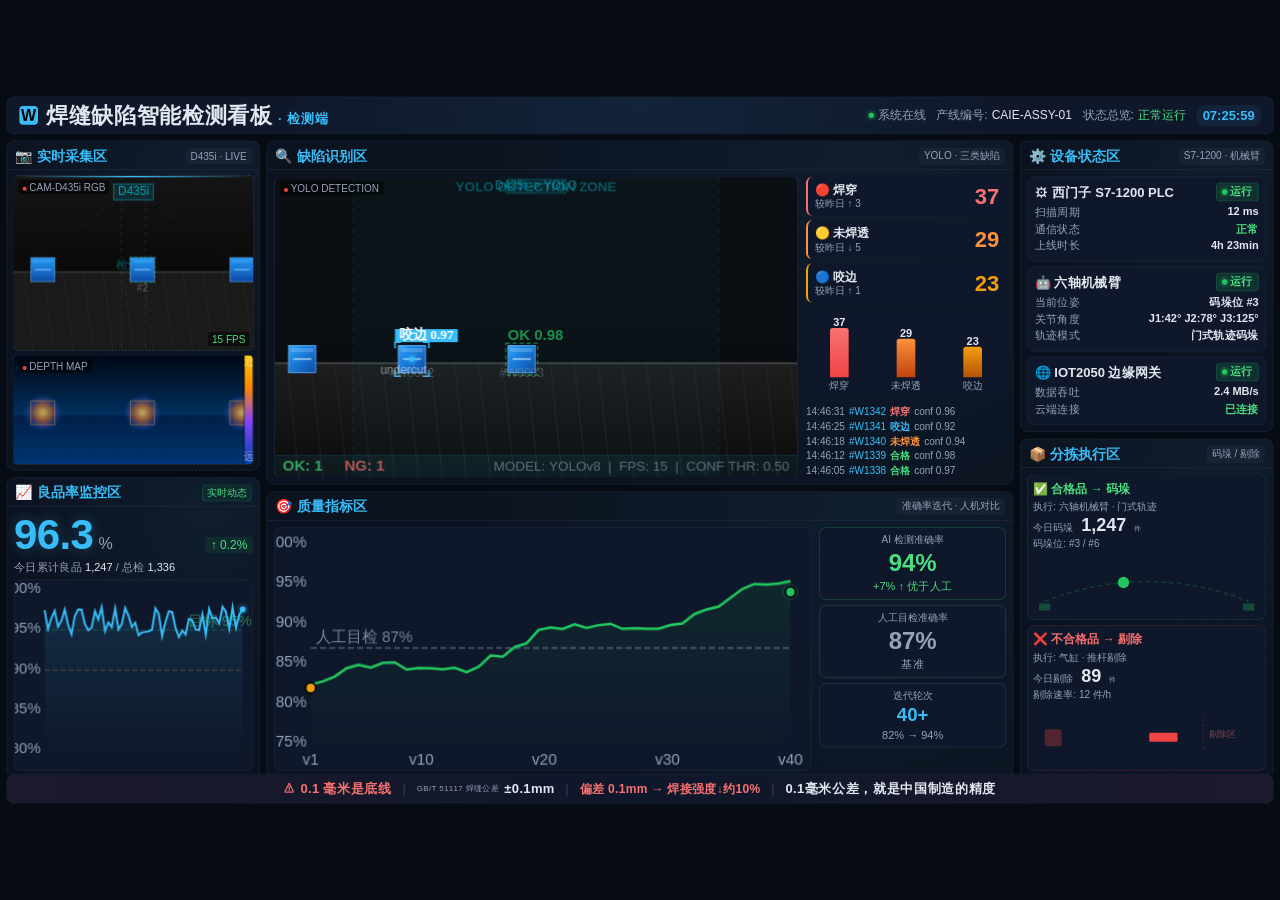
==== weld-dashboard/index.html @ bb75eb7f "mode" ====
<!DOCTYPE html>
<html lang="zh-CN">
<head>
  <meta charset="UTF-8">
  <meta name="viewport" content="width=device-width, initial-scale=1.0">
  <title>焊缝缺陷智能检测端数字化看板</title>

  <!-- ====== 唯一 CSS 入口 ====== -->
  <link rel="stylesheet" href="./css/weld-dashboard.css">
</head>
<body>

<div class="dashboard" id="dashboard">
  <!-- ====== 顶部标题栏 ====== -->
  <div class="header">
    <div class="header-left">
      <div class="header-logo">W</div>
      <div class="header-title">焊缝缺陷智能检测看板<span class="sub">· 检测端</span></div>
    </div>
    <div class="header-right">
      <div class="item"><span class="dot"></span> 系统在线</div>
      <div class="item">产线编号: <span style="color:var(--text)">CAIE-ASSY-01</span></div>
      <div class="item">状态总览: <span style="color:var(--green2)">正常运行</span></div>
      <div class="clock" id="clock">14:46:37</div>
    </div>
  </div>

  <!-- ====== 主体三栏 ====== -->
  <div class="main">

    <!-- ===== 左栏 ===== -->
    <div class="col-left">
      <!-- ① 实时采集区 -->
      <div class="panel" style="flex:1.1">
        <div class="panel-title">
          <span><span class="icon">📷</span>实时采集区</span>
          <span class="tag">D435i · LIVE</span>
        </div>
        <div class="panel-body" style="padding:8px">
          <div class="cam-container">
            <div class="cam-view cam-rgb">
              <canvas class="weld-rgb-canvas" id="rgbCanvas"></canvas>
              <div class="cam-label"><span class="live-dot"></span>CAM-D435i RGB</div>
              <div class="cam-fps" id="fpsLabel">15 FPS</div>
              <div class="cam-scanline"></div>
            </div>
            <div class="cam-view cam-depth">
              <canvas class="weld-depth-canvas" id="depthCanvas"></canvas>
              <div class="cam-label"><span class="live-dot"></span>DEPTH MAP</div>
            </div>
          </div>
        </div>
      </div>

      <!-- ⑥ 良品率监控区 -->
      <div class="panel" style="flex:1">
        <div class="panel-title">
          <span><span class="icon">📈</span>良品率监控区</span>
          <span class="tag" style="color:var(--green2);border-color:rgba(34,197,94,0.3);background:rgba(34,197,94,0.08)">实时动态</span>
        </div>
        <div class="panel-body">
          <div class="yield-container">
            <div class="yield-top">
              <div class="yield-value" id="yieldValue">96.3</div>
              <div class="yield-unit">%</div>
              <div class="yield-delta" id="yieldDelta">↑ 0.2%</div>
            </div>
            <div class="yield-stats">今日累计良品 <span style="color:var(--text)" id="okCount">1,247</span> / 总检 <span style="color:var(--text)" id="totalCount">1,336</span></div>
            <div class="yield-chart">
              <canvas class="weld-rgb-canvas" id="yieldCanvas"></canvas>
            </div>
          </div>
        </div>
      </div>
    </div>

    <!-- ===== 中栏 ===== -->
    <div class="col-center">
      <!-- ② 缺陷识别区 -->
      <div class="panel" style="flex:1.2">
        <div class="panel-title">
          <span><span class="icon">🔍</span>缺陷识别区</span>
          <span class="tag">YOLO · 三类缺陷</span>
        </div>
        <div class="panel-body">
          <div class="defect-body">
            <!-- 检测画面 -->
            <div class="defect-detect-view">
              <canvas class="defect-detect-canvas" id="detectCanvas"></canvas>
              <div class="cam-label"><span class="live-dot"></span>YOLO DETECTION</div>
            </div>
            <!-- 右侧计数 -->
            <div class="defect-log">
              <div class="defect-cards">
                <div class="defect-card burn">
                  <div>
                    <div class="name">🔴 焊穿</div>
                    <div class="trend">较昨日 ↑ 3</div>
                  </div>
                  <div class="count" id="cntBurn">37</div>
                </div>
                <div class="defect-card lack">
                  <div>
                    <div class="name">🟡 未焊透</div>
                    <div class="trend">较昨日 ↓ 5</div>
                  </div>
                  <div class="count" id="cntLack">29</div>
                </div>
                <div class="defect-card bite">
                  <div>
                    <div class="name">🔵 咬边</div>
                    <div class="trend">较昨日 ↑ 1</div>
                  </div>
                  <div class="count" id="cntBite">23</div>
                </div>
              </div>
              <div class="defect-chart">
                <div class="bar-group">
                  <div class="bar burn" id="barBurn" style="height:0">
                    <span class="bar-num">37</span>
                  </div>
                  <div class="bar-label">焊穿</div>
                </div>
                <div class="bar-group">
                  <div class="bar lack" id="barLack" style="height:0">
                    <span class="bar-num">29</span>
                  </div>
                  <div class="bar-label">未焊透</div>
                </div>
                <div class="bar-group">
                  <div class="bar bite" id="barBite" style="height:0">
                    <span class="bar-num">23</span>
                  </div>
                  <div class="bar-label">咬边</div>
                </div>
              </div>
              <div class="defect-log-list" id="defectLog">
                <div class="defect-log-item"><span class="ts">14:46:31</span><span class="id">#W1342</span><span class="type" style="color:var(--red2)">焊穿</span><span>conf 0.96</span></div>
                <div class="defect-log-item"><span class="ts">14:46:25</span><span class="id">#W1341</span><span class="type" style="color:var(--accent)">咬边</span><span>conf 0.92</span></div>
                <div class="defect-log-item"><span class="ts">14:46:18</span><span class="id">#W1340</span><span class="type" style="color:var(--orange)">未焊透</span><span>conf 0.94</span></div>
                <div class="defect-log-item"><span class="ts">14:46:12</span><span class="id">#W1339</span><span class="type" style="color:var(--green2)">合格</span><span>conf 0.98</span></div>
                <div class="defect-log-item"><span class="ts">14:46:05</span><span class="id">#W1338</span><span class="type" style="color:var(--green2)">合格</span><span>conf 0.97</span></div>
              </div>
            </div>
          </div>
        </div>
      </div>

      <!-- ③ 质量指标区 -->
      <div class="panel" style="flex:1">
        <div class="panel-title">
          <span><span class="icon">🎯</span>质量指标区</span>
          <span class="tag">准确率迭代 · 人机对比</span>
        </div>
        <div class="panel-body">
          <div class="quality-body">
            <div class="quality-chart-wrap">
              <canvas class="accuracy-chart" id="accCanvas"></canvas>
            </div>
            <div class="quality-compare">
              <div class="compare-card ai">
                <div class="compare-label">AI 检测准确率</div>
                <div class="compare-value">94%</div>
                <div class="compare-sub">+7% ↑ 优于人工</div>
              </div>
              <div class="compare-card human">
                <div class="compare-label">人工目检准确率</div>
                <div class="compare-value">87%</div>
                <div class="compare-sub">基准</div>
              </div>
              <div class="compare-card" style="border-color:rgba(56,189,248,0.2)">
                <div class="compare-label">迭代轮次</div>
                <div class="compare-value" style="color:var(--accent);font-size:28px">40+</div>
                <div class="compare-sub" style="color:var(--muted)">82% → 94%</div>
              </div>
            </div>
          </div>
        </div>
      </div>
    </div>

    <!-- ===== 右栏 ===== -->
    <div class="col-right">
      <!-- ④ 设备状态区 -->
      <div class="panel">
        <div class="panel-title">
          <span><span class="icon">⚙️</span>设备状态区</span>
          <span class="tag">S7-1200 · 机械臂</span>
        </div>
        <div class="panel-body" style="padding:10px">
          <div class="equip-body">
            <!-- PLC -->
            <div class="equip-card">
              <div class="equip-head">
                <div class="equip-name"><span class="gear-spin">⚙</span> 西门子 S7-1200 PLC</div>
                <div class="status-badge run"><div class="status-light run"></div>运行</div>
              </div>
              <div class="equip-row"><span>扫描周期</span><span class="val">12 ms</span></div>
              <div class="equip-row"><span>通信状态</span><span class="val" style="color:var(--green2)">正常</span></div>
              <div class="equip-row"><span>上线时长</span><span class="val" id="plcUptime">4h 23min</span></div>
            </div>
            <!-- 机械臂 -->
            <div class="equip-card">
              <div class="equip-head">
                <div class="equip-name"><span class="gear-spin">🤖</span> 六轴机械臂</div>
                <div class="status-badge run"><div class="status-light run"></div>运行</div>
              </div>
              <div class="equip-row"><span>当前位姿</span><span class="val">码垛位 #3</span></div>
              <div class="equip-row"><span>关节角度</span><span class="val" id="jointAngles">J1:42° J2:78° J3:125°</span></div>
              <div class="equip-row"><span>轨迹模式</span><span class="val">门式轨迹码垛</span></div>
            </div>
            <!-- IOT2050 -->
            <div class="equip-card">
              <div class="equip-head">
                <div class="equip-name"><span class="gear-spin">🌐</span> IOT2050 边缘网关</div>
                <div class="status-badge run"><div class="status-light run"></div>运行</div>
              </div>
              <div class="equip-row"><span>数据吞吐</span><span class="val">2.4 MB/s</span></div>
              <div class="equip-row"><span>云端连接</span><span class="val" style="color:var(--green2)">已连接</span></div>
            </div>
          </div>
        </div>
      </div>

      <!-- ⑤ 分拣执行区 -->
      <div class="panel" style="flex:1">
        <div class="panel-title">
          <span><span class="icon">📦</span>分拣执行区</span>
          <span class="tag">码垛 / 剔除</span>
        </div>
        <div class="panel-body" style="padding:10px">
          <div class="sort-body">
            <!-- 合格品 -->
            <div class="sort-card ok">
              <div class="sort-card-head">✅ 合格品 → 码垛</div>
              <div class="sort-info">
                <div>执行: 六轴机械臂 · 门式轨迹</div>
                <div style="display:flex;gap:12px;align-items:baseline">
                  <span>今日码垛</span>
                  <span class="num" id="sortOkCount">1,247</span>
                  <span style="font-size:11px;color:var(--muted)">件</span>
                </div>
                <div>码垛位: #3 / #6</div>
              </div>
              <div class="sort-anim">
                <svg viewBox="0 0 200 50" style="width:100%;height:100%">
                  <path d="M10,40 Q100,5 190,40" fill="none" stroke="rgba(34,197,94,0.2)" stroke-width="1.5" stroke-dasharray="4,3"/>
                  <circle cx="10" cy="40" r="5" fill="#22c55e" id="armCircle">
                    <animateMotion dur="3s" repeatCount="indefinite" path="M0,0 Q90,-35 180,0"/>
                  </circle>
                  <rect x="5" y="42" width="10" height="6" fill="rgba(34,197,94,0.3)" rx="1"/>
                  <rect x="185" y="42" width="10" height="6" fill="rgba(34,197,94,0.3)" rx="1"/>
                </svg>
              </div>
            </div>
            <!-- 不合格品 -->
            <div class="sort-card ng">
              <div class="sort-card-head">❌ 不合格品 → 剔除</div>
              <div class="sort-info">
                <div>执行: 气缸 · 推杆剔除</div>
                <div style="display:flex;gap:12px;align-items:baseline">
                  <span>今日剔除</span>
                  <span class="num" id="sortNgCount">89</span>
                  <span style="font-size:11px;color:var(--muted)">件</span>
                </div>
                <div>剔除速率: 12 件/h</div>
              </div>
              <div class="sort-anim">
                <svg viewBox="0 0 200 40" style="width:100%;height:100%">
                  <rect x="10" y="15" width="15" height="15" fill="rgba(239,68,68,0.3)" rx="2" id="rejectBox"/>
                  <rect x="30" y="18" width="25" height="8" fill="#ef4444" rx="1" id="piston">
                    <animate attributeName="x" values="30;130;130;30;30" dur="2s" repeatCount="indefinite" keyTimes="0;0.3;0.5;0.8;1"/>
                  </rect>
                  <line x1="150" y1="5" x2="150" y2="35" stroke="rgba(239,68,68,0.2)" stroke-width="1" stroke-dasharray="3,2"/>
                  <text x="155" y="22" fill="rgba(248,113,113,0.5)" font-size="8">剔除区</text>
                </svg>
              </div>
            </div>
          </div>
        </div>
      </div>
    </div>
  </div>

  <!-- ====== 底部质量底线栏 ====== -->
  <div class="footer">
    <div class="footer-item">
      <span style="font-size:16px">⚠</span>
      <span class="label">0.1 毫米是底线</span>
    </div>
    <span class="footer-divider">|</span>
    <div class="footer-item">
      <span style="color:var(--muted);font-weight:400;font-size:12px">GB/T 51117 焊缝公差</span>
      <span class="val">±0.1mm</span>
    </div>
    <span class="footer-divider">|</span>
    <div class="footer-item">
      <span class="warn">偏差 0.1mm → 焊接强度↓约10%</span>
    </div>
    <span class="footer-divider">|</span>
    <div class="footer-item">
      <span style="color:var(--text);font-weight:600">0.1毫米公差，就是中国制造的精度</span>
    </div>
  </div>
</div>

<!-- ====== 唯一 JS 入口（ES Module） ====== -->
<script type="module" src="./src/main.js"></script>

</body>
</html>
---- weld-dashboard/css/weld-dashboard.css ----
/* ============================================================
 * weld-dashboard.css — 焊缝缺陷智能检测端数字化看板
 *
 * 所有样式集中于此文件，HTML 通过 <link> 引入。
 * 无暗依赖：所有 CSS 变量在 :root 中声明。
 * ============================================================ */

/* ========== 全局重置 ========== */
* { margin: 0; padding: 0; box-sizing: border-box; }

:root {
  --bg: #060b14;
  --panel: #0c1320;
  --panel2: #0f172a;
  --border: #1e293b;
  --border2: #334155;
  --text: #e2e8f0;
  --muted: #94a3b8;
  --accent: #38bdf8;
  --accent2: #0ea5e9;
  --green: #22c55e;
  --green2: #4ade80;
  --red: #ef4444;
  --red2: #f87171;
  --yellow: #f59e0b;
  --orange: #fb923c;
  --purple: #a855f7;
  --radius: 12px;

  /* 兼容旧变量引用 */
  --bg-dark: var(--bg);
  --bg-panel: var(--panel);
  --bg-panel2: var(--panel2);
  --text-main: var(--text);
  --text-sub: var(--muted);
  --amber: var(--yellow);
  --cyan: var(--accent);
}

html, body {
  width: 100%;
  height: 100vh;
  overflow: hidden;
  background: var(--bg);
  color: var(--text);
  font-family: "PingFang SC", "Microsoft YaHei", "Noto Sans SC", sans-serif;
}

/* ========== 看板容器 ========== */
.dashboard {
  width: 1920px;
  height: 1080px;
  position: relative;
  transform-origin: top left;
  display: flex;
  flex-direction: column;
  background: var(--bg);
}

/* ========== 顶部标题栏 ========== */
.header {
  height: 56px;
  background: var(--panel2);
  border: 1px solid var(--border);
  border-radius: 10px;
  display: flex;
  align-items: center;
  justify-content: space-between;
  padding: 0 18px;
  flex-shrink: 0;
  margin: 10px 10px 0;
  background-image: radial-gradient(circle at 50% 0%, rgba(56,189,248,0.08), transparent 60%);
}

.header-left {
  display: flex;
  align-items: center;
  gap: 12px;
}

.header-logo {
  width: 28px; height: 28px;
  background: var(--accent);
  border-radius: 6px;
  display: flex; align-items: center; justify-content: center;
  font-size: 24px;
  color: #000;
  font-weight: 900;
}

.header-title {
  font-size: 33px;
  font-weight: 800;
  letter-spacing: 1px;
}

.header-title .sub {
  color: var(--accent);
  font-size: 19.5px;
  margin-left: 8px;
  letter-spacing: 1px;
}

.header-right {
  display: flex;
  align-items: center;
  gap: 16px;
  font-size: 18px;
  color: var(--muted);
}

.header-right .item {
  display: flex; align-items: center; gap: 6px;
}

.header-right .dot {
  width: 8px; height: 8px; border-radius: 50%;
  background: var(--green);
  box-shadow: 0 0 8px var(--green);
  animation: pulse-dot 1.5s infinite;
}

.header-right .clock {
  font-size: 19.5px;
  padding: 3px 8px;
  border-radius: 12px;
  border: 1px solid var(--border);
  color: var(--accent);
  background: rgba(56,189,248,0.08);
  font-variant-numeric: tabular-nums;
  font-weight: 600;
}

/* ========== 主体三栏 ========== */
.main {
  flex: 1;
  display: grid;
  grid-template-columns: 380px 1fr 380px;
  gap: 10px;
  padding: 10px;
  overflow: hidden;
}

/* ========== 通用面板 ========== */
.panel {
  background: var(--panel);
  border: 1px solid var(--border);
  border-radius: var(--radius);
  display: flex;
  flex-direction: column;
  overflow: hidden;
  position: relative;
  background-image: radial-gradient(circle at 80% 10%, rgba(56,189,248,0.06), transparent 60%);
}

.panel-title {
  font-size: 21px;
  font-weight: 700;
  color: var(--accent);
  padding: 8px 12px 6px;
  border-bottom: 1px solid var(--border);
  display: flex;
  align-items: center;
  justify-content: space-between;
  flex-shrink: 0;
}

.panel-title .icon {
  margin-right: 6px;
  font-size: 21px;
}

.panel-title .tag {
  font-size: 15px;
  color: var(--muted);
  font-weight: 400;
  border: 1px solid var(--border);
  padding: 2px 6px;
  border-radius: 6px;
  background: rgba(255,255,255,0.03);
}

.panel-body {
  flex: 1;
  padding: 10px;
  overflow: hidden;
  display: flex;
  flex-direction: column;
  gap: 8px;
}

/* ========== 左栏 ========== */
.col-left {
  display: flex;
  flex-direction: column;
  gap: 10px;
}

/* ① 实时采集区 */
.cam-container {
  flex: 1;
  display: flex;
  flex-direction: column;
  gap: 6px;
}

.cam-view {
  flex: 1;
  border-radius: 8px;
  position: relative;
  overflow: hidden;
  border: 1px dashed var(--border2);
}

.cam-rgb {
  background: var(--panel2);
}

.cam-depth {
  background: var(--panel2);
  flex: 0 0 38%;
}

.cam-label {
  position: absolute;
  top: 6px; left: 8px;
  font-size: 15px;
  padding: 2px 6px;
  border-radius: 4px;
  background: rgba(0,0,0,0.5);
  color: var(--muted);
  z-index: 2;
}

.cam-label .live-dot {
  display: inline-block;
  width: 6px; height: 6px;
  border-radius: 50%;
  background: var(--red);
  margin-right: 4px;
  animation: pulse-dot 1s infinite;
}

.cam-fps {
  position: absolute;
  bottom: 6px; right: 6px;
  font-size: 15px;
  padding: 2px 6px;
  border-radius: 4px;
  background: rgba(0,0,0,0.5);
  color: var(--green2);
}

/* Canvas 通用定位 */
.weld-rgb-canvas,
.weld-depth-canvas,
.defect-detect-canvas,
.accuracy-chart {
  position: absolute;
  top: 0; left: 0;
  width: 100%; height: 100%;
}

.cam-scanline {
  position: absolute;
  left: 0; right: 0;
  height: 2px;
  background: linear-gradient(90deg, transparent, var(--accent), transparent);
  animation: scanline 3s linear infinite;
  z-index: 3;
}

/* ⑥ 良品率监控区 */
.yield-container {
  flex: 1;
  display: flex;
  flex-direction: column;
}

.yield-top {
  display: flex;
  align-items: baseline;
  gap: 8px;
  margin-bottom: 8px;
}

.yield-value {
  font-size: 63px;
  font-weight: 900;
  color: var(--accent);
  text-shadow: 0 0 20px rgba(56,189,248,0.3);
  transition: color 0.3s;
  font-variant-numeric: tabular-nums;
  letter-spacing: -1px;
  line-height: 1;
}

.yield-unit {
  font-size: 24px;
  color: var(--muted);
}

.yield-delta {
  font-size: 18px;
  color: var(--green2);
  margin-left: auto;
  background: rgba(34,197,94,0.1);
  padding: 2px 8px;
  border-radius: 4px;
}

.yield-stats {
  font-size: 16.5px;
  color: var(--muted);
  margin-bottom: 6px;
}

.yield-chart {
  flex: 1;
  position: relative;
  min-height: 120px;
  border: 1px solid var(--border);
  border-radius: 10px;
  background: var(--panel2);
  overflow: hidden;
}

/* ========== 中栏 ========== */
.col-center {
  display: flex;
  flex-direction: column;
  gap: 10px;
}

/* ② 缺陷识别区 */
.defect-body {
  display: grid;
  grid-template-columns: 1fr 300px;
  gap: 12px;
  flex: 1;
}

.defect-detect-view {
  border-radius: 8px;
  background: var(--panel2);
  border: 1px dashed var(--border2);
  position: relative;
  overflow: hidden;
}

.defect-log {
  display: flex;
  flex-direction: column;
  gap: 6px;
}

.defect-cards {
  display: flex;
  flex-direction: column;
  gap: 6px;
}

.defect-card {
  background: var(--panel2);
  border-radius: 10px;
  border-left: 3px solid;
  padding: 8px 10px;
  display: flex;
  align-items: center;
  justify-content: space-between;
}

.defect-card.burn { border-color: var(--red2); }
.defect-card.lack { border-color: var(--orange); }
.defect-card.bite { border-color: var(--yellow); }

.defect-card .name {
  font-size: 18px;
  font-weight: 600;
}

.defect-card .count {
  font-size: 33px;
  font-weight: 800;
  font-variant-numeric: tabular-nums;
}

.defect-card.burn .count { color: var(--red2); }
.defect-card.lack .count { color: var(--orange); }
.defect-card.bite .count { color: var(--yellow); }

.defect-card .trend {
  font-size: 15px;
  color: var(--muted);
}

.defect-chart {
  flex: 1;
  display: flex;
  align-items: flex-end;
  justify-content: space-around;
  gap: 8px;
  padding: 8px 4px;
  border-radius: 10px;
  background: var(--panel2);
  min-height: 80px;
}

.bar-group {
  display: flex;
  flex-direction: column;
  align-items: center;
  gap: 4px;
  flex: 1;
}

.bar {
  width: 28px;
  border-radius: 4px 4px 0 0;
  transition: height 0.6s cubic-bezier(0.34, 1.56, 0.64, 1);
  position: relative;
}

.bar.burn { background: linear-gradient(180deg, var(--red2), var(--red)); }
.bar.lack { background: linear-gradient(180deg, var(--orange), #c2410c); }
.bar.bite { background: linear-gradient(180deg, var(--yellow), #b45309); }

.bar-num {
  position: absolute;
  top: -18px;
  left: 50%;
  transform: translateX(-50%);
  font-size: 16.5px;
  font-weight: 700;
  font-variant-numeric: tabular-nums;
}

.bar-label {
  font-size: 15px;
  color: var(--muted);
}

.defect-log-list {
  font-size: 15px;
  color: var(--muted);
  display: flex;
  flex-direction: column;
  gap: 3px;
  margin-top: 6px;
}

.defect-log-item {
  display: flex;
  gap: 6px;
  white-space: nowrap;
  overflow: hidden;
}

.defect-log-item .ts { color: var(--muted); }
.defect-log-item .id { color: var(--accent); }
.defect-log-item .type { font-weight: 600; }

/* ③ 质量指标区 */
.quality-body {
  display: grid;
  grid-template-columns: 1fr 280px;
  gap: 12px;
  flex: 1;
}

.quality-chart-wrap {
  position: relative;
  border-radius: 10px;
  background: var(--panel2);
  padding: 8px;
  border: 1px solid var(--border);
}

.quality-compare {
  display: flex;
  flex-direction: column;
  gap: 8px;
}

.compare-card {
  background: var(--panel2);
  border-radius: 10px;
  padding: 8px;
  text-align: center;
  border: 1px solid var(--border);
}

.compare-card.ai {
  border-color: rgba(34,197,94,0.3);
}

.compare-card.human {
  border-color: var(--border2);
}

.compare-label {
  font-size: 15px;
  color: var(--muted);
  margin-bottom: 4px;
}

.compare-value {
  font-size: 36px;
  font-weight: 800;
  font-variant-numeric: tabular-nums;
}

.compare-card.ai .compare-value { color: var(--green2); }
.compare-card.human .compare-value { color: var(--muted); }

.compare-sub {
  font-size: 16.5px;
  margin-top: 4px;
}

.compare-card.ai .compare-sub { color: var(--green2); }
.compare-card.human .compare-sub { color: var(--muted); }

/* ========== 右栏 ========== */
.col-right {
  display: flex;
  flex-direction: column;
  gap: 10px;
}

/* ④ 设备状态区 */
.equip-body {
  display: flex;
  flex-direction: column;
  gap: 8px;
}

.equip-card {
  background: var(--panel2);
  border-radius: 10px;
  padding: 8px 10px;
  border: 1px solid var(--border);
}

.equip-head {
  display: flex;
  align-items: center;
  justify-content: space-between;
  margin-bottom: 6px;
}

.equip-name {
  font-size: 19.5px;
  font-weight: 700;
}

.status-badge {
  display: flex;
  align-items: center;
  gap: 4px;
  font-size: 16.5px;
  padding: 2px 8px;
  border-radius: 6px;
  font-weight: 700;
}

.status-badge.run {
  background: rgba(34,197,94,0.15);
  color: var(--green2);
  border: 1px solid rgba(34,197,94,0.3);
}

.status-badge.idle {
  background: rgba(245,158,11,0.15);
  color: var(--yellow);
  border: 1px solid rgba(245,158,11,0.3);
}

.status-badge.alarm {
  background: rgba(239,68,68,0.15);
  color: var(--red2);
  border: 1px solid rgba(239,68,68,0.3);
  animation: blink-border 0.5s infinite;
}

.status-light {
  width: 8px; height: 8px;
  border-radius: 50%;
}

.status-light.run {
  background: var(--green);
  box-shadow: 0 0 8px var(--green);
  animation: pulse-dot 1.5s infinite;
}

.status-light.idle {
  background: var(--yellow);
}

.status-light.alarm {
  background: var(--red);
  animation: blink 0.5s infinite;
}

.equip-row {
  display: flex;
  justify-content: space-between;
  font-size: 16.5px;
  color: var(--muted);
  margin: 3px 0;
}

.equip-row .val {
  color: var(--text);
  font-weight: 600;
  font-variant-numeric: tabular-nums;
}

.gear-spin {
  display: inline-block;
  animation: spin 2s linear infinite;
}

/* ⑤ 分拣执行区 */
.sort-body {
  flex: 1;
  display: grid;
  grid-template-rows: 1fr 1fr;
  gap: 8px;
}

.sort-card {
  border-radius: 10px;
  padding: 8px;
  display: flex;
  flex-direction: column;
  border: 1px dashed var(--border2);
  background: var(--panel2);
  position: relative;
  overflow: hidden;
}

.sort-card.ok {
  border-color: rgba(34,197,94,0.35);
}

.sort-card.ng {
  border-color: rgba(239,68,68,0.35);
}

.sort-card-head {
  display: flex;
  align-items: center;
  gap: 6px;
  font-size: 18px;
  font-weight: 700;
  margin-bottom: 6px;
}

.sort-card.ok .sort-card-head { color: var(--green2); }
.sort-card.ng .sort-card-head { color: var(--red2); }

.sort-info {
  font-size: 15px;
  color: var(--muted);
  display: flex;
  flex-direction: column;
  gap: 3px;
}

.sort-info .num {
  font-size: 27px;
  font-weight: 900;
  color: var(--text);
  font-variant-numeric: tabular-nums;
}

.sort-anim {
  flex: 1;
  position: relative;
  min-height: 40px;
  margin-top: 6px;
}

/* ========== 底部质量底线栏 ========== */
.footer {
  height: 44px;
  background: var(--panel2);
  border: 1px solid var(--border);
  border-radius: 10px;
  display: flex;
  align-items: center;
  justify-content: center;
  gap: 16px;
  flex-shrink: 0;
  padding: 8px 16px;
  margin: 0 10px 10px;
  font-size: 19.5px;
  color: var(--red2);
  font-weight: 800;
  letter-spacing: 0.5px;
  background-image: linear-gradient(90deg, rgba(239,68,68,0.06), transparent, rgba(239,68,68,0.06));
}

.footer-item {
  display: flex;
  align-items: center;
  gap: 8px;
  font-size: 19.5px;
}

.footer-item .label {
  color: var(--red2);
  font-weight: 800;
}

.footer-item .val {
  color: var(--text);
  font-weight: 800;
  font-variant-numeric: tabular-nums;
}

.footer-item .warn {
  color: var(--red2);
  font-size: 18px;
}

.footer-divider {
  color: var(--border2);
  font-weight: 400;
}

/* ========== 动画 ========== */
@keyframes pulse-dot {
  0%, 100% { opacity: 1; }
  50% { opacity: 0.4; }
}

@keyframes blink {
  0%, 100% { opacity: 1; }
  50% { opacity: 0.2; }
}

@keyframes blink-border {
  0%, 100% { border-color: rgba(255,59,48,0.3); }
  50% { border-color: rgba(255,59,48,0.8); }
}

@keyframes spin {
  from { transform: rotate(0deg); }
  to { transform: rotate(360deg); }
}

@keyframes scanline {
  0% { top: 0; }
  100% { top: 100%; }
}

@keyframes breathe {
  0%, 100% { box-shadow: 0 0 8px var(--green); transform: scale(1); }
  50% { box-shadow: 0 0 16px var(--green); transform: scale(1.15); }
}

@keyframes arm-move {
  0% { left: 10%; }
  25% { left: 45%; }
  50% { left: 80%; }
  75% { left: 45%; }
  100% { left: 10%; }
}

@keyframes piston-push {
  0%, 70% { left: 10%; }
  80%, 90% { left: 55%; }
  100% { left: 10%; }
}

/* 滚动条隐藏 */
::-webkit-scrollbar { display: none; }
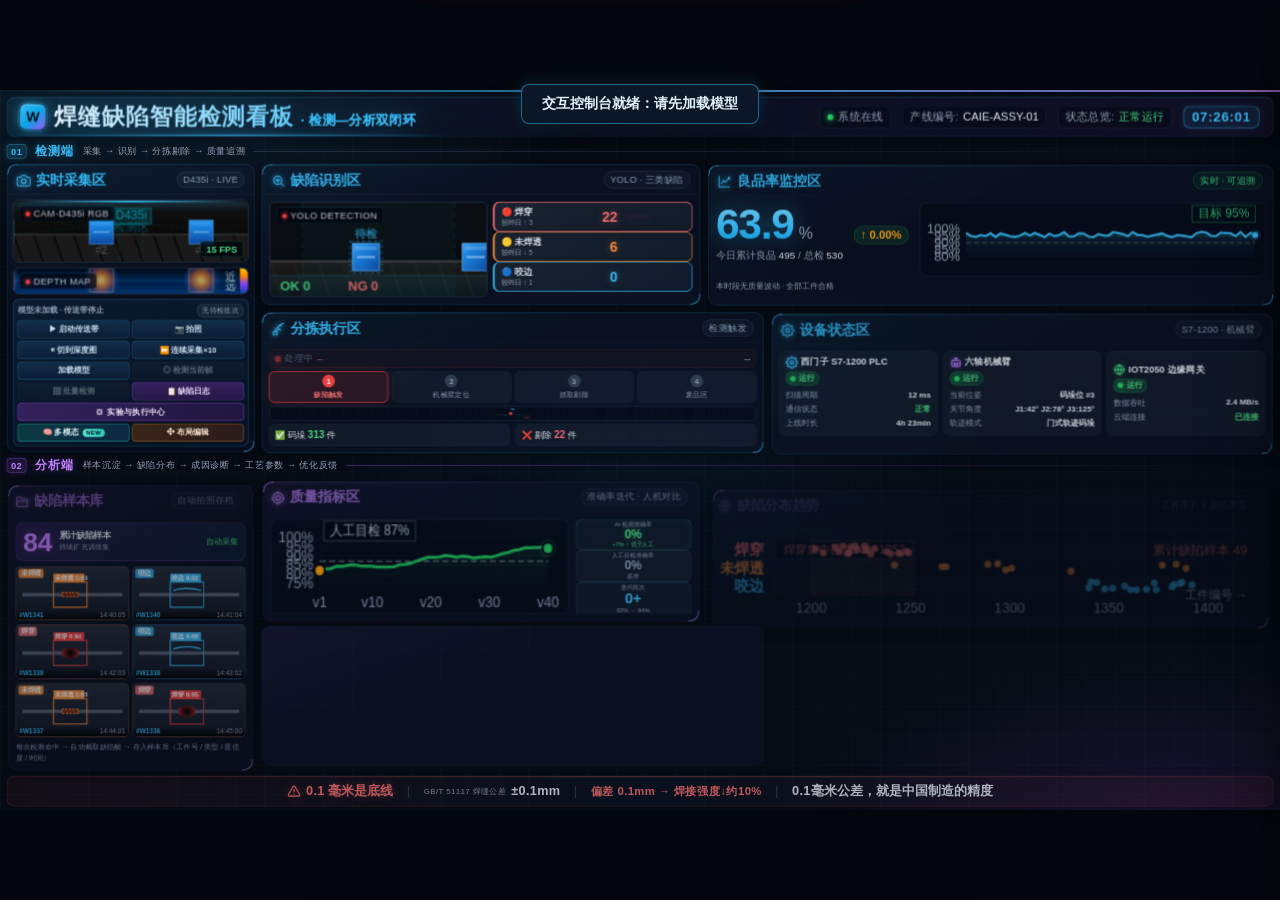
==== commit d5471c5e: "Add files via upload" ====
--- a/weld-dashboard/index.html
+++ b/weld-dashboard/index.html
@@ -1,311 +1,689 @@
-<!DOCTYPE html>
-<html lang="zh-CN">
-<head>
-  <meta charset="UTF-8">
-  <meta name="viewport" content="width=device-width, initial-scale=1.0">
-  <title>焊缝缺陷智能检测端数字化看板</title>
-
-  <!-- ====== 唯一 CSS 入口 ====== -->
-  <link rel="stylesheet" href="./css/weld-dashboard.css">
-</head>
-<body>
-
-<div class="dashboard" id="dashboard">
-  <!-- ====== 顶部标题栏 ====== -->
-  <div class="header">
-    <div class="header-left">
-      <div class="header-logo">W</div>
-      <div class="header-title">焊缝缺陷智能检测看板<span class="sub">· 检测端</span></div>
-    </div>
-    <div class="header-right">
-      <div class="item"><span class="dot"></span> 系统在线</div>
-      <div class="item">产线编号: <span style="color:var(--text)">CAIE-ASSY-01</span></div>
-      <div class="item">状态总览: <span style="color:var(--green2)">正常运行</span></div>
-      <div class="clock" id="clock">14:46:37</div>
-    </div>
-  </div>
-
-  <!-- ====== 主体三栏 ====== -->
-  <div class="main">
-
-    <!-- ===== 左栏 ===== -->
-    <div class="col-left">
-      <!-- ① 实时采集区 -->
-      <div class="panel" style="flex:1.1">
-        <div class="panel-title">
-          <span><span class="icon">📷</span>实时采集区</span>
-          <span class="tag">D435i · LIVE</span>
-        </div>
-        <div class="panel-body" style="padding:8px">
-          <div class="cam-container">
-            <div class="cam-view cam-rgb">
-              <canvas class="weld-rgb-canvas" id="rgbCanvas"></canvas>
-              <div class="cam-label"><span class="live-dot"></span>CAM-D435i RGB</div>
-              <div class="cam-fps" id="fpsLabel">15 FPS</div>
-              <div class="cam-scanline"></div>
-            </div>
-            <div class="cam-view cam-depth">
-              <canvas class="weld-depth-canvas" id="depthCanvas"></canvas>
-              <div class="cam-label"><span class="live-dot"></span>DEPTH MAP</div>
-            </div>
-          </div>
-        </div>
-      </div>
-
-      <!-- ⑥ 良品率监控区 -->
-      <div class="panel" style="flex:1">
-        <div class="panel-title">
-          <span><span class="icon">📈</span>良品率监控区</span>
-          <span class="tag" style="color:var(--green2);border-color:rgba(34,197,94,0.3);background:rgba(34,197,94,0.08)">实时动态</span>
-        </div>
-        <div class="panel-body">
-          <div class="yield-container">
-            <div class="yield-top">
-              <div class="yield-value" id="yieldValue">96.3</div>
-              <div class="yield-unit">%</div>
-              <div class="yield-delta" id="yieldDelta">↑ 0.2%</div>
-            </div>
-            <div class="yield-stats">今日累计良品 <span style="color:var(--text)" id="okCount">1,247</span> / 总检 <span style="color:var(--text)" id="totalCount">1,336</span></div>
-            <div class="yield-chart">
-              <canvas class="weld-rgb-canvas" id="yieldCanvas"></canvas>
-            </div>
-          </div>
-        </div>
-      </div>
-    </div>
-
-    <!-- ===== 中栏 ===== -->
-    <div class="col-center">
-      <!-- ② 缺陷识别区 -->
-      <div class="panel" style="flex:1.2">
-        <div class="panel-title">
-          <span><span class="icon">🔍</span>缺陷识别区</span>
-          <span class="tag">YOLO · 三类缺陷</span>
-        </div>
-        <div class="panel-body">
-          <div class="defect-body">
-            <!-- 检测画面 -->
-            <div class="defect-detect-view">
-              <canvas class="defect-detect-canvas" id="detectCanvas"></canvas>
-              <div class="cam-label"><span class="live-dot"></span>YOLO DETECTION</div>
-            </div>
-            <!-- 右侧计数 -->
-            <div class="defect-log">
-              <div class="defect-cards">
-                <div class="defect-card burn">
-                  <div>
-                    <div class="name">🔴 焊穿</div>
-                    <div class="trend">较昨日 ↑ 3</div>
-                  </div>
-                  <div class="count" id="cntBurn">37</div>
-                </div>
-                <div class="defect-card lack">
-                  <div>
-                    <div class="name">🟡 未焊透</div>
-                    <div class="trend">较昨日 ↓ 5</div>
-                  </div>
-                  <div class="count" id="cntLack">29</div>
-                </div>
-                <div class="defect-card bite">
-                  <div>
-                    <div class="name">🔵 咬边</div>
-                    <div class="trend">较昨日 ↑ 1</div>
-                  </div>
-                  <div class="count" id="cntBite">23</div>
-                </div>
-              </div>
-              <div class="defect-chart">
-                <div class="bar-group">
-                  <div class="bar burn" id="barBurn" style="height:0">
-                    <span class="bar-num">37</span>
-                  </div>
-                  <div class="bar-label">焊穿</div>
-                </div>
-                <div class="bar-group">
-                  <div class="bar lack" id="barLack" style="height:0">
-                    <span class="bar-num">29</span>
-                  </div>
-                  <div class="bar-label">未焊透</div>
-                </div>
-                <div class="bar-group">
-                  <div class="bar bite" id="barBite" style="height:0">
-                    <span class="bar-num">23</span>
-                  </div>
-                  <div class="bar-label">咬边</div>
-                </div>
-              </div>
-              <div class="defect-log-list" id="defectLog">
-                <div class="defect-log-item"><span class="ts">14:46:31</span><span class="id">#W1342</span><span class="type" style="color:var(--red2)">焊穿</span><span>conf 0.96</span></div>
-                <div class="defect-log-item"><span class="ts">14:46:25</span><span class="id">#W1341</span><span class="type" style="color:var(--accent)">咬边</span><span>conf 0.92</span></div>
-                <div class="defect-log-item"><span class="ts">14:46:18</span><span class="id">#W1340</span><span class="type" style="color:var(--orange)">未焊透</span><span>conf 0.94</span></div>
-                <div class="defect-log-item"><span class="ts">14:46:12</span><span class="id">#W1339</span><span class="type" style="color:var(--green2)">合格</span><span>conf 0.98</span></div>
-                <div class="defect-log-item"><span class="ts">14:46:05</span><span class="id">#W1338</span><span class="type" style="color:var(--green2)">合格</span><span>conf 0.97</span></div>
-              </div>
-            </div>
-          </div>
-        </div>
-      </div>
-
-      <!-- ③ 质量指标区 -->
-      <div class="panel" style="flex:1">
-        <div class="panel-title">
-          <span><span class="icon">🎯</span>质量指标区</span>
-          <span class="tag">准确率迭代 · 人机对比</span>
-        </div>
-        <div class="panel-body">
-          <div class="quality-body">
-            <div class="quality-chart-wrap">
-              <canvas class="accuracy-chart" id="accCanvas"></canvas>
-            </div>
-            <div class="quality-compare">
-              <div class="compare-card ai">
-                <div class="compare-label">AI 检测准确率</div>
-                <div class="compare-value">94%</div>
-                <div class="compare-sub">+7% ↑ 优于人工</div>
-              </div>
-              <div class="compare-card human">
-                <div class="compare-label">人工目检准确率</div>
-                <div class="compare-value">87%</div>
-                <div class="compare-sub">基准</div>
-              </div>
-              <div class="compare-card" style="border-color:rgba(56,189,248,0.2)">
-                <div class="compare-label">迭代轮次</div>
-                <div class="compare-value" style="color:var(--accent);font-size:28px">40+</div>
-                <div class="compare-sub" style="color:var(--muted)">82% → 94%</div>
-              </div>
-            </div>
-          </div>
-        </div>
-      </div>
-    </div>
-
-    <!-- ===== 右栏 ===== -->
-    <div class="col-right">
-      <!-- ④ 设备状态区 -->
-      <div class="panel">
-        <div class="panel-title">
-          <span><span class="icon">⚙️</span>设备状态区</span>
-          <span class="tag">S7-1200 · 机械臂</span>
-        </div>
-        <div class="panel-body" style="padding:10px">
-          <div class="equip-body">
-            <!-- PLC -->
-            <div class="equip-card">
-              <div class="equip-head">
-                <div class="equip-name"><span class="gear-spin">⚙</span> 西门子 S7-1200 PLC</div>
-                <div class="status-badge run"><div class="status-light run"></div>运行</div>
-              </div>
-              <div class="equip-row"><span>扫描周期</span><span class="val">12 ms</span></div>
-              <div class="equip-row"><span>通信状态</span><span class="val" style="color:var(--green2)">正常</span></div>
-              <div class="equip-row"><span>上线时长</span><span class="val" id="plcUptime">4h 23min</span></div>
-            </div>
-            <!-- 机械臂 -->
-            <div class="equip-card">
-              <div class="equip-head">
-                <div class="equip-name"><span class="gear-spin">🤖</span> 六轴机械臂</div>
-                <div class="status-badge run"><div class="status-light run"></div>运行</div>
-              </div>
-              <div class="equip-row"><span>当前位姿</span><span class="val">码垛位 #3</span></div>
-              <div class="equip-row"><span>关节角度</span><span class="val" id="jointAngles">J1:42° J2:78° J3:125°</span></div>
-              <div class="equip-row"><span>轨迹模式</span><span class="val">门式轨迹码垛</span></div>
-            </div>
-            <!-- IOT2050 -->
-            <div class="equip-card">
-              <div class="equip-head">
-                <div class="equip-name"><span class="gear-spin">🌐</span> IOT2050 边缘网关</div>
-                <div class="status-badge run"><div class="status-light run"></div>运行</div>
-              </div>
-              <div class="equip-row"><span>数据吞吐</span><span class="val">2.4 MB/s</span></div>
-              <div class="equip-row"><span>云端连接</span><span class="val" style="color:var(--green2)">已连接</span></div>
-            </div>
-          </div>
-        </div>
-      </div>
-
-      <!-- ⑤ 分拣执行区 -->
-      <div class="panel" style="flex:1">
-        <div class="panel-title">
-          <span><span class="icon">📦</span>分拣执行区</span>
-          <span class="tag">码垛 / 剔除</span>
-        </div>
-        <div class="panel-body" style="padding:10px">
-          <div class="sort-body">
-            <!-- 合格品 -->
-            <div class="sort-card ok">
-              <div class="sort-card-head">✅ 合格品 → 码垛</div>
-              <div class="sort-info">
-                <div>执行: 六轴机械臂 · 门式轨迹</div>
-                <div style="display:flex;gap:12px;align-items:baseline">
-                  <span>今日码垛</span>
-                  <span class="num" id="sortOkCount">1,247</span>
-                  <span style="font-size:11px;color:var(--muted)">件</span>
-                </div>
-                <div>码垛位: #3 / #6</div>
-              </div>
-              <div class="sort-anim">
-                <svg viewBox="0 0 200 50" style="width:100%;height:100%">
-                  <path d="M10,40 Q100,5 190,40" fill="none" stroke="rgba(34,197,94,0.2)" stroke-width="1.5" stroke-dasharray="4,3"/>
-                  <circle cx="10" cy="40" r="5" fill="#22c55e" id="armCircle">
-                    <animateMotion dur="3s" repeatCount="indefinite" path="M0,0 Q90,-35 180,0"/>
-                  </circle>
-                  <rect x="5" y="42" width="10" height="6" fill="rgba(34,197,94,0.3)" rx="1"/>
-                  <rect x="185" y="42" width="10" height="6" fill="rgba(34,197,94,0.3)" rx="1"/>
-                </svg>
-              </div>
-            </div>
-            <!-- 不合格品 -->
-            <div class="sort-card ng">
-              <div class="sort-card-head">❌ 不合格品 → 剔除</div>
-              <div class="sort-info">
-                <div>执行: 气缸 · 推杆剔除</div>
-                <div style="display:flex;gap:12px;align-items:baseline">
-                  <span>今日剔除</span>
-                  <span class="num" id="sortNgCount">89</span>
-                  <span style="font-size:11px;color:var(--muted)">件</span>
-                </div>
-                <div>剔除速率: 12 件/h</div>
-              </div>
-              <div class="sort-anim">
-                <svg viewBox="0 0 200 40" style="width:100%;height:100%">
-                  <rect x="10" y="15" width="15" height="15" fill="rgba(239,68,68,0.3)" rx="2" id="rejectBox"/>
-                  <rect x="30" y="18" width="25" height="8" fill="#ef4444" rx="1" id="piston">
-                    <animate attributeName="x" values="30;130;130;30;30" dur="2s" repeatCount="indefinite" keyTimes="0;0.3;0.5;0.8;1"/>
-                  </rect>
-                  <line x1="150" y1="5" x2="150" y2="35" stroke="rgba(239,68,68,0.2)" stroke-width="1" stroke-dasharray="3,2"/>
-                  <text x="155" y="22" fill="rgba(248,113,113,0.5)" font-size="8">剔除区</text>
-                </svg>
-              </div>
-            </div>
-          </div>
-        </div>
-      </div>
-    </div>
-  </div>
-
-  <!-- ====== 底部质量底线栏 ====== -->
-  <div class="footer">
-    <div class="footer-item">
-      <span style="font-size:16px">⚠</span>
-      <span class="label">0.1 毫米是底线</span>
-    </div>
-    <span class="footer-divider">|</span>
-    <div class="footer-item">
-      <span style="color:var(--muted);font-weight:400;font-size:12px">GB/T 51117 焊缝公差</span>
-      <span class="val">±0.1mm</span>
-    </div>
-    <span class="footer-divider">|</span>
-    <div class="footer-item">
-      <span class="warn">偏差 0.1mm → 焊接强度↓约10%</span>
-    </div>
-    <span class="footer-divider">|</span>
-    <div class="footer-item">
-      <span style="color:var(--text);font-weight:600">0.1毫米公差，就是中国制造的精度</span>
-    </div>
-  </div>
-</div>
-
-<!-- ====== 唯一 JS 入口（ES Module） ====== -->
-<script type="module" src="./src/main.js"></script>
-
-</body>
-</html>
+<!DOCTYPE html>
+<html lang="zh-CN">
+<head>
+  <meta charset="UTF-8">
+  <meta name="viewport" content="width=device-width, initial-scale=1.0">
+  <title>焊缝缺陷智能检测端数字化看板</title>
+  <link rel="icon" href="data:image/svg+xml,<svg xmlns='http://www.w3.org/2000/svg' viewBox='0 0 32 32'><rect width='32' height='32' rx='7' fill='%230b1422'/><text x='16' y='23' font-size='20' font-weight='bold' text-anchor='middle' fill='%2338bdf8'>W</text></svg>">
+
+  <!-- 禁用缓存：确保每次刷新都加载最新代码（避免改了 JS 仍看到旧行为） -->
+  <meta http-equiv="Cache-Control" content="no-cache, no-store, must-revalidate">
+  <meta http-equiv="Pragma" content="no-cache">
+  <meta http-equiv="Expires" content="0">
+
+  <!-- 同步标记：让需要入场动画的元素先隐藏，避免首屏闪现 -->
+  <script>document.documentElement.classList.add('js-ready');</script>
+
+  <!-- ====== 唯一 CSS 入口 ====== -->
+  <link rel="stylesheet" href="./css/weld-dashboard.css">
+</head>
+<body>
+
+<div class="dashboard" id="dashboard">
+  <!-- ====== 顶部标题栏 ====== -->
+  <div class="header">
+    <div class="header-left">
+      <div class="header-logo">W</div>
+      <div class="header-title">焊缝缺陷智能检测看板<span class="sub">· 检测—分析双闭环</span></div>
+    </div>
+    <div class="header-right">
+      <div class="item"><span class="dot"></span> 系统在线</div>
+      <div class="item">产线编号: <span style="color:var(--text)">CAIE-ASSY-01</span></div>
+      <div class="item">状态总览: <span style="color:var(--green2)">正常运行</span></div>
+      <div class="clock" id="clock">14:46:37</div>
+    </div>
+  </div>
+
+  <!-- ====== 主体：检测端 / 分析端 双闭环 ====== -->
+  <div class="main">
+
+    <!-- ============== 第一带：检测端 ============== -->
+    <div class="band">
+      <div class="band-label">
+        <span class="band-id detect">01</span>
+        <span class="band-name">检测端</span>
+        <span class="band-flow">采集 → 识别 → 分拣剔除 → 质量追溯</span>
+        <span class="band-line"></span>
+      </div>
+      <div class="band-grid">
+
+        <!-- ① 实时采集区 -->
+        <div class="panel p-capture">
+          <div class="panel-title">
+            <span><span class="icon"><svg viewBox="0 0 24 24" fill="none" stroke="currentColor" stroke-width="1.8" stroke-linecap="round" stroke-linejoin="round"><path d="M23 19a2 2 0 0 1-2 2H3a2 2 0 0 1-2-2V8a2 2 0 0 1 2-2h4l2-3h6l2 3h4a2 2 0 0 1 2 2z"/><circle cx="12" cy="13" r="4"/></svg></span>实时采集区</span>
+            <span class="tag">D435i · LIVE</span>
+          </div>
+          <div class="panel-body" style="padding:8px">
+            <div class="cam-container">
+              <div class="cam-view cam-rgb">
+                <canvas class="weld-rgb-canvas" id="rgbCanvas"></canvas>
+                <div class="cam-label"><span class="live-dot"></span>CAM-D435i RGB</div>
+                <div class="cam-fps" id="fpsLabel">15 FPS</div>
+                <div class="shot-preview" id="shotPreview"><span>最近抓拍</span></div>
+                <div class="cam-scanline"></div>
+              </div>
+              <div class="cam-view cam-depth">
+                <canvas class="weld-depth-canvas" id="depthCanvas"></canvas>
+                <div class="cam-label"><span class="live-dot"></span>DEPTH MAP</div>
+              </div>
+            </div>
+
+            <!-- 交互控制台（第一批：可操作仿真控制台） -->
+            <div class="ctrl-dock" id="ctrlDock">
+              <div class="ctrl-status-row">
+                <span class="ctrl-state" id="ctrlState">模型未加载 · 传送带停止</span>
+                <span class="batch-badge" id="batchBadge">无待检批次</span>
+              </div>
+              <div class="ctrl-grid">
+                <button class="ctrl-btn" id="btnBelt" title="启动/停止工件流动">▶ 启动传送带</button>
+                <button class="ctrl-btn" id="btnPhoto" title="抓取当前一帧彩色图">📷 拍照</button>
+                <button class="ctrl-btn" id="btnView" title="切换彩色/深度主视图">◧ 切到深度图</button>
+                <button class="ctrl-btn" id="btnBatch10" title="连续抓取 10 件工件">⏩ 连续采集×10</button>
+                <button class="ctrl-btn" id="btnLoadModel" title="加载 YOLOv8 检测模型">⬇ 加载模型</button>
+                <button class="ctrl-btn" id="btnDetect" title="检测当前驻留工件" disabled>◎ 检测当前帧</button>
+                <button class="ctrl-btn" id="btnBatchDetect" title="对待检批次逐张检测" disabled>▦ 批量检测</button>
+                <button class="ctrl-btn ctrl-btn-accent" id="btnLog" title="打开缺陷日志抽屉">📋 缺陷日志</button>
+                <button class="ctrl-btn ctrl-btn-lab" id="btnLab" title="实验与执行中心：调参/阈值/饼图/码垛/气缸/报警" style="grid-column:1 / -1">⚙ 实验与执行中心</button>
+                <button class="ctrl-btn ctrl-btn-mm" id="btnMultiModal" title="多模态智能中心：语音查询/跨模态检索/四模态联动/DIY布局/双屏联动">🧠 多模态<span class="mm-new">NEW</span></button>
+                <button class="ctrl-btn ctrl-btn-layout" id="btnLayoutMode" title="DIY 布局：拖拽面板交换位置，调整尺寸">✥ 布局编辑</button>
+              </div>
+              <div class="ctrl-progress" id="ctrlProgress"></div>
+            </div>
+          </div>
+        </div>
+
+        <!-- ② 缺陷识别区 -->
+        <div class="panel p-detect">
+          <div class="panel-title">
+            <span><span class="icon"><svg viewBox="0 0 24 24" fill="none" stroke="currentColor" stroke-width="1.8" stroke-linecap="round" stroke-linejoin="round"><circle cx="11" cy="11" r="7"/><line x1="21" y1="21" x2="16.65" y2="16.65"/><line x1="8" y1="11" x2="14" y2="11"/><line x1="11" y1="8" x2="11" y2="14"/></svg></span>缺陷识别区</span>
+            <span class="tag">YOLO · 三类缺陷</span>
+          </div>
+          <div class="panel-body">
+            <div class="defect-body">
+              <div class="defect-detect-view">
+                <canvas class="defect-detect-canvas" id="detectCanvas"></canvas>
+                <div class="cam-label"><span class="live-dot"></span>YOLO DETECTION</div>
+              </div>
+              <div class="defect-log">
+                <div class="defect-cards">
+                  <div class="defect-card burn">
+                    <div class="card-info">
+                      <div class="name">🔴 焊穿</div>
+                      <div class="trend">较昨日 ↑ 3</div>
+                    </div>
+                    <div class="count" id="cntBurn">37</div>
+                    <div class="ratio-track"><span class="ratio-fill" id="ratioBurn"></span></div>
+                  </div>
+                  <div class="defect-card lack">
+                    <div class="card-info">
+                      <div class="name">🟡 未焊透</div>
+                      <div class="trend">较昨日 ↓ 5</div>
+                    </div>
+                    <div class="count" id="cntLack">29</div>
+                    <div class="ratio-track"><span class="ratio-fill" id="ratioLack"></span></div>
+                  </div>
+                  <div class="defect-card bite">
+                    <div class="card-info">
+                      <div class="name">🔵 咬边</div>
+                      <div class="trend">较昨日 ↑ 1</div>
+                    </div>
+                    <div class="count" id="cntBite">23</div>
+                    <div class="ratio-track"><span class="ratio-fill" id="ratioBite"></span></div>
+                  </div>
+                </div>
+                <div class="defect-log-list" id="defectLog"></div>
+              </div>
+            </div>
+          </div>
+        </div>
+
+        <!-- ③ 分拣执行区（机械臂联动剔除 · 改进4） -->
+        <div class="panel p-sort">
+          <div class="panel-title">
+            <span><span class="icon"><svg viewBox="0 0 24 24" fill="none" stroke="currentColor" stroke-width="1.8" stroke-linecap="round" stroke-linejoin="round"><rect x="3" y="17" width="7" height="5" rx="1"/><path d="M6.5 17v-4l4.5-4 2.5 2.5-4.5 4"/><path d="M11 9l4-4M14 5l2 2M13.5 11.5l2 2"/><circle cx="16" cy="5" r="1"/><path d="M18 3l3-1"/></svg></span>分拣执行区</span>
+            <span class="tag" id="armStatus">待机</span>
+          </div>
+          <div class="panel-body" style="padding:10px">
+            <div class="arm-body">
+              <!-- 联动状态徽标 -->
+              <div class="arm-workpiece-badge" id="armWorkpieceBadge">
+                <span class="badge-pulse"></span>
+                <span class="badge-label">处理中</span>
+                <span class="badge-wp" id="armWorkpiece">--</span>
+                <span class="badge-type" id="armDefectType">--</span>
+              </div>
+              <!-- 四阶段流水线 -->
+              <div class="arm-stages">
+                <div class="arm-stage active" data-stage="detect"><span class="stage-num">1</span><span>缺陷触发</span></div>
+                <div class="arm-stage" data-stage="move"><span class="stage-num">2</span><span>机械臂定位</span></div>
+                <div class="arm-stage" data-stage="grab"><span class="stage-num">3</span><span>抓取剔除</span></div>
+                <div class="arm-stage" data-stage="drop"><span class="stage-num">4</span><span>废品区</span></div>
+              </div>
+              <!-- 机械臂运动可视化 -->
+              <div class="arm-stage-view">
+                <svg viewBox="0 0 200 70" preserveAspectRatio="xMidYMid meet" style="width:100%;height:100%">
+                  <!-- 传送带 -->
+                  <line x1="6" y1="44" x2="194" y2="44" stroke="rgba(148,163,184,0.25)" stroke-width="1"/>
+                  <rect x="6" y="44" width="188" height="2" fill="rgba(56,189,248,0.15)"/>
+                  <!-- 废品区 -->
+                  <rect x="158" y="50" width="36" height="16" rx="2" fill="rgba(239,68,68,0.1)" stroke="rgba(239,68,68,0.4)" stroke-width="1"/>
+                  <text x="176" y="61" fill="rgba(248,113,113,0.7)" font-size="8" text-anchor="middle">废品区</text>
+                  <!-- 工件（随检测事件移动） -->
+                  <g id="armCar" transform="translate(8,0)">
+                    <rect x="0" y="30" width="16" height="14" rx="2" fill="#ef4444" opacity="0.85"/>
+                    <line x1="2" y1="37" x2="14" y2="37" stroke="rgba(255,255,255,0.5)" stroke-width="1"/>
+                  </g>
+                  <!-- 气缸剔除机构（演示用，默认隐藏） -->
+                  <g id="cylinderStage" style="opacity:0;transition:opacity .2s">
+                    <rect x="150" y="20" width="40" height="9" rx="2" fill="rgba(251,146,60,0.25)" stroke="rgba(251,146,60,0.6)" stroke-width="1"/>
+                    <rect class="cyl-rod" x="188" y="22" width="2" height="5" fill="#fb923c"/>
+                    <text x="170" y="17" fill="rgba(251,146,60,0.75)" font-size="7.5" text-anchor="middle">气缸剔除</text>
+                  </g>
+                  <!-- 机械臂基座 -->
+                  <rect x="88" y="8" width="24" height="8" rx="2" fill="rgba(56,189,248,0.35)"/>
+                  <line x1="100" y1="16" x2="100" y2="28" stroke="rgba(56,189,248,0.5)" stroke-width="2"/>
+                  <circle cx="100" cy="16" r="3" fill="#38bdf8"/>
+                </svg>
+              </div>
+              <div class="arm-note">检测结果实时驱动机械臂：缺陷触发后自动运动至工件位置完成剔除</div>
+              <div class="arm-counters">
+                <div class="arm-counter ok">✅ 码垛 <span id="sortOkCount">1,247</span> 件</div>
+                <div class="arm-counter ng">❌ 剔除 <span id="sortNgCount">89</span> 件</div>
+              </div>
+            </div>
+          </div>
+        </div>
+
+        <!-- ④ 良品率监控区（改进1：工件可追溯） -->
+        <div class="panel p-yield">
+          <div class="panel-title">
+            <span><span class="icon"><svg viewBox="0 0 24 24" fill="none" stroke="currentColor" stroke-width="1.8" stroke-linecap="round" stroke-linejoin="round"><path d="M3 3v18h18"/><polyline points="7 15 11 10 14 13 20 6"/><circle cx="20" cy="6" r="1.5"/></svg></span>良品率监控区</span>
+            <span class="tag" style="color:var(--green2);border-color:rgba(34,197,94,0.3);background:rgba(34,197,94,0.08)">实时 · 可追溯</span>
+          </div>
+          <div class="panel-body">
+            <div class="yield-container">
+              <div class="yield-top">
+                <div class="yield-value" id="yieldValue">96.3</div>
+                <div class="yield-unit">%</div>
+                <div class="yield-delta" id="yieldDelta">↑ 0.2%</div>
+              </div>
+              <div class="yield-stats">今日累计良品 <span style="color:var(--text)" id="okCount">1,247</span> / 总检 <span style="color:var(--text)" id="totalCount">1,336</span></div>
+              <div class="yield-chart">
+                <canvas class="weld-rgb-canvas" id="yieldCanvas"></canvas>
+              </div>
+              <div class="yield-trace" id="yieldTrace"></div>
+            </div>
+          </div>
+        </div>
+
+        <!-- ⑤ 设备状态区 -->
+        <div class="panel p-equip">
+          <div class="panel-title">
+            <span><span class="icon"><svg viewBox="0 0 24 24" fill="none" stroke="currentColor" stroke-width="1.8" stroke-linecap="round" stroke-linejoin="round"><circle cx="12" cy="12" r="3"/><path d="M19.4 15a1.65 1.65 0 0 0 .33 1.82l.06.06a2 2 0 1 1-2.83 2.83l-.06-.06a1.65 1.65 0 0 0-1.82-.33 1.65 1.65 0 0 0-1 1.51V21a2 2 0 0 1-4 0v-.09a1.65 1.65 0 0 0-1-1.51 1.65 1.65 0 0 0-1.82.33l-.06.06a2 2 0 1 1-2.83-2.83l.06-.06a1.65 1.65 0 0 0 .33-1.82 1.65 1.65 0 0 0-1.51-1H3a2 2 0 0 1 0-4h.09a1.65 1.65 0 0 0 1.51-1 1.65 1.65 0 0 0-.33-1.82l-.06-.06a2 2 0 1 1 2.83-2.83l.06.06a1.65 1.65 0 0 0 1.82.33H9a1.65 1.65 0 0 0 1-1.51V3a2 2 0 0 1 4 0v.09a1.65 1.65 0 0 0 1 1.51 1.65 1.65 0 0 0 1.82-.33l.06-.06a2 2 0 1 1 2.83 2.83l-.06.06a1.65 1.65 0 0 0-.33 1.82V9a1.65 1.65 0 0 0 1.51 1H21a2 2 0 0 1 0 4h-.09a1.65 1.65 0 0 0-1.51 1z"/></svg></span>设备状态区</span>
+            <span class="tag">S7-1200 · 机械臂</span>
+          </div>
+          <div class="panel-body" style="padding:10px">
+            <div class="equip-body">
+              <div class="equip-card">
+                <div class="equip-head">
+                  <div class="equip-name"><span class="gear-spin"><svg viewBox="0 0 24 24" fill="none" stroke="currentColor" stroke-width="2" stroke-linecap="round" stroke-linejoin="round"><circle cx="12" cy="12" r="3"/><path d="M19.4 15a1.65 1.65 0 0 0 .33 1.82l.06.06a2 2 0 1 1-2.83 2.83l-.06-.06a1.65 1.65 0 0 0-1.82-.33 1.65 1.65 0 0 0-1 1.51V21a2 2 0 0 1-4 0v-.09a1.65 1.65 0 0 0-1-1.51 1.65 1.65 0 0 0-1.82.33l-.06.06a2 2 0 1 1-2.83-2.83l.06-.06a1.65 1.65 0 0 0 .33-1.82 1.65 1.65 0 0 0-1.51-1H3a2 2 0 0 1 0-4h.09a1.65 1.65 0 0 0 1.51-1 1.65 1.65 0 0 0-.33-1.82l-.06-.06a2 2 0 1 1 2.83-2.83l.06.06a1.65 1.65 0 0 0 1.82.33H9a1.65 1.65 0 0 0 1-1.51V3a2 2 0 0 1 4 0v.09a1.65 1.65 0 0 0 1 1.51 1.65 1.65 0 0 0 1.82-.33l.06-.06a2 2 0 1 1 2.83 2.83l-.06.06a1.65 1.65 0 0 0-.33 1.82V9a1.65 1.65 0 0 0 1.51 1H21a2 2 0 0 1 0 4h-.09a1.65 1.65 0 0 0-1.51 1z"/></svg></span> 西门子 S7-1200 PLC</div>
+                  <div class="status-badge run"><div class="status-light run"></div>运行</div>
+                </div>
+                <div class="equip-row"><span>扫描周期</span><span class="val">12 ms</span></div>
+                <div class="equip-row"><span>通信状态</span><span class="val" style="color:var(--green2)">正常</span></div>
+                <div class="equip-row"><span>上线时长</span><span class="val" id="plcUptime">4h 23min</span></div>
+              </div>
+              <div class="equip-card">
+                <div class="equip-head">
+                  <div class="equip-name"><span class="gear-spin robot"><svg viewBox="0 0 24 24" fill="none" stroke="currentColor" stroke-width="1.9" stroke-linecap="round" stroke-linejoin="round"><rect x="4" y="8" width="16" height="12" rx="2"/><path d="M12 8V4M9 4h6"/><circle cx="9" cy="14" r="1.3"/><circle cx="15" cy="14" r="1.3"/><path d="M9 17h6"/></svg></span> 六轴机械臂</div>
+                  <div class="status-badge run"><div class="status-light run"></div>运行</div>
+                </div>
+                <div class="equip-row"><span>当前位姿</span><span class="val">码垛位 #3</span></div>
+                <div class="equip-row"><span>关节角度</span><span class="val" id="jointAngles">J1:42° J2:78° J3:125°</span></div>
+                <div class="equip-row"><span>轨迹模式</span><span class="val">门式轨迹码垛</span></div>
+              </div>
+              <div class="equip-card">
+                <div class="equip-head">
+                  <div class="equip-name"><span class="gear-spin globe"><svg viewBox="0 0 24 24" fill="none" stroke="currentColor" stroke-width="1.9" stroke-linecap="round" stroke-linejoin="round"><circle cx="12" cy="12" r="9"/><line x1="3" y1="12" x2="21" y2="12"/><path d="M12 3a15 15 0 0 1 0 18 15 15 0 0 1 0-18z"/></svg></span> IOT2050 边缘网关</div>
+                  <div class="status-badge run"><div class="status-light run"></div>运行</div>
+                </div>
+                <div class="equip-row"><span>数据吞吐</span><span class="val">2.4 MB/s</span></div>
+                <div class="equip-row"><span>云端连接</span><span class="val" style="color:var(--green2)">已连接</span></div>
+              </div>
+            </div>
+          </div>
+        </div>
+
+      </div>
+    </div>
+
+    <!-- ============== 第二带：分析端 ============== -->
+    <div class="band">
+      <div class="band-label">
+        <span class="band-id analyze">02</span>
+        <span class="band-name">分析端</span>
+        <span class="band-flow">样本沉淀 → 缺陷分布 → 成因诊断 → 工艺参数 → 优化反馈</span>
+        <span class="band-line"></span>
+      </div>
+      <div class="band-grid">
+
+        <!-- ⑥ 质量指标区 -->
+        <div class="panel p-quality">
+          <div class="panel-title">
+            <span><span class="icon"><svg viewBox="0 0 24 24" fill="none" stroke="currentColor" stroke-width="1.8" stroke-linecap="round" stroke-linejoin="round"><circle cx="12" cy="12" r="9"/><circle cx="12" cy="12" r="4"/><line x1="12" y1="1" x2="12" y2="4"/><line x1="12" y1="20" x2="12" y2="23"/><line x1="1" y1="12" x2="4" y2="12"/><line x1="20" y1="12" x2="23" y2="12"/></svg></span>质量指标区</span>
+            <span class="tag">准确率迭代 · 人机对比</span>
+          </div>
+          <div class="panel-body">
+            <div class="quality-body">
+              <div class="quality-chart-wrap">
+                <canvas class="accuracy-chart" id="accCanvas"></canvas>
+              </div>
+              <div class="quality-compare">
+                <div class="compare-card ai">
+                  <div class="compare-label">AI 检测准确率</div>
+                  <div class="compare-value">94%</div>
+                  <div class="compare-sub">+7% ↑ 优于人工</div>
+                </div>
+                <div class="compare-card human">
+                  <div class="compare-label">人工目检准确率</div>
+                  <div class="compare-value">87%</div>
+                  <div class="compare-sub">基准</div>
+                </div>
+                <div class="compare-card" style="border-color:rgba(56,189,248,0.2)">
+                  <div class="compare-label">迭代轮次</div>
+                  <div class="compare-value" style="color:var(--accent);font-size:22px">40+</div>
+                  <div class="compare-sub" style="color:var(--muted)">82% → 94%</div>
+                </div>
+              </div>
+            </div>
+          </div>
+        </div>
+
+        <!-- ⑦ 缺陷样本库（改进3） -->
+        <div class="panel p-sample">
+          <div class="panel-title">
+            <span><span class="icon"><svg viewBox="0 0 24 24" fill="none" stroke="currentColor" stroke-width="1.8" stroke-linecap="round" stroke-linejoin="round"><path d="M4 4h6l2 3h8a1 1 0 0 1 1 1v11a1 1 0 0 1-1 1H4a1 1 0 0 1-1-1V5a1 1 0 0 1 1-1z"/><line x1="3" y1="11" x2="21" y2="11"/></svg></span>缺陷样本库</span>
+            <span class="tag">自动拍照存档</span>
+          </div>
+          <div class="panel-body">
+            <div class="sample-body">
+              <div class="sample-summary">
+                <div class="sample-total" id="sampleTotal">1,284</div>
+                <div class="sample-summary-label">累计缺陷样本<br><span>持续扩充训练集</span></div>
+                <div class="sample-live"><span class="live-dot"></span> 自动采集</div>
+              </div>
+              <div class="sample-grid" id="sampleGrid"></div>
+              <div class="sample-note">每次检测命中 → 自动截取缺陷帧 → 存入样本库（工件号 / 类型 / 置信度 / 时间）</div>
+            </div>
+          </div>
+        </div>
+
+        <!-- ⑧ 缺陷分布图（改进2） -->
+        <div class="panel p-dist">
+          <div class="panel-title">
+            <span><span class="icon"><svg viewBox="0 0 24 24" fill="none" stroke="currentColor" stroke-width="1.8" stroke-linecap="round" stroke-linejoin="round"><circle cx="12" cy="12" r="9"/><line x1="3" y1="12" x2="21" y2="12"/><path d="M12 3a15 15 0 0 1 0 18 15 15 0 0 1 0-18z"/></svg></span>缺陷分布趋势</span>
+            <span class="tag">工件序列 × 缺陷类型</span>
+          </div>
+          <div class="panel-body">
+            <div class="dist-wrap">
+              <canvas id="distCanvas"></canvas>
+            </div>
+          </div>
+        </div>
+
+        <!-- ⑨ 缺陷诊断 + 优化建议（改进5 · 堆叠） -->
+        <div class="panel stack p-diagnosis">
+          <div class="sub-panel">
+            <div class="panel-title">
+              <span><span class="icon"><svg viewBox="0 0 24 24" fill="none" stroke="currentColor" stroke-width="1.8" stroke-linecap="round" stroke-linejoin="round"><path d="M6 3v7a6 6 0 0 0 12 0V3"/><path d="M6 6H3v3a4 4 0 0 0 4 4M18 6h3v3a4 4 0 0 1-4 4"/><line x1="12" y1="16" x2="12" y2="20"/><circle cx="12" cy="21" r="1.5"/></svg></span>缺陷诊断</span>
+              <span class="tag">成因定位</span>
+            </div>
+            <div class="panel-body" style="padding:8px">
+              <div class="diagnosis-cards" id="diagnosisCards"></div>
+            </div>
+          </div>
+          <div class="sub-panel" id="advicePanel">
+            <div class="panel-title">
+              <span><span class="icon"><svg viewBox="0 0 24 24" fill="none" stroke="currentColor" stroke-width="1.8" stroke-linecap="round" stroke-linejoin="round"><path d="M9 18h6M10 22h4"/><path d="M12 2a7 7 0 0 0-4 12.7c.6.5 1 1.2 1 2.3h6c0-1.1.4-1.8 1-2.3A7 7 0 0 0 12 2z"/></svg></span>优化建议</span>
+              <span class="tag" id="adviceWorkpiece">--</span>
+            </div>
+            <div class="panel-body" style="padding:8px">
+              <div class="advice-cause-row"><span class="advice-k">检测到成因</span><span class="advice-v" id="adviceCause">等待缺陷事件…</span></div>
+              <div class="advice-main" id="adviceText">缺陷出现后将给出工艺参数调整建议</div>
+            </div>
+          </div>
+        </div>
+
+        <!-- ⑩ 工艺参数监控区（改进5） -->
+        <div class="panel p-param">
+          <div class="panel-title">
+            <span><span class="icon"><svg viewBox="0 0 24 24" fill="none" stroke="currentColor" stroke-width="1.8" stroke-linecap="round" stroke-linejoin="round"><line x1="4" y1="21" x2="4" y2="14"/><line x1="4" y1="10" x2="4" y2="3"/><line x1="12" y1="21" x2="12" y2="12"/><line x1="12" y1="8" x2="12" y2="3"/><line x1="20" y1="21" x2="20" y2="16"/><line x1="20" y1="12" x2="20" y2="3"/><line x1="1" y1="14" x2="7" y2="14"/><line x1="9" y1="8" x2="15" y2="8"/><line x1="17" y1="16" x2="23" y2="16"/></svg></span>工艺参数监控</span>
+            <span class="tag">实时 · 异常标注</span>
+          </div>
+          <div class="panel-body">
+            <div class="param-body">
+              <div class="param-row" id="paramWrap-current">
+                <div class="param-head"><span class="param-label">焊接电流</span><span class="param-value"><b id="param-current">185.0</b> A</span></div>
+                <div class="param-track"><div class="param-bar" id="paramBar-current"></div><div class="param-warn"></div></div>
+              </div>
+              <div class="param-row" id="paramWrap-voltage">
+                <div class="param-head"><span class="param-label">电弧电压</span><span class="param-value"><b id="param-voltage">22.0</b> V</span></div>
+                <div class="param-track"><div class="param-bar" id="paramBar-voltage"></div><div class="param-warn"></div></div>
+              </div>
+              <div class="param-row" id="paramWrap-speed">
+                <div class="param-head"><span class="param-label">焊接速度</span><span class="param-value"><b id="param-speed">8.5</b> mm/s</span></div>
+                <div class="param-track"><div class="param-bar" id="paramBar-speed"></div><div class="param-warn"></div></div>
+              </div>
+              <div class="param-anomaly-note" id="paramAnomalyNote"></div>
+              <div class="param-hint">缺陷出现时，关联参数自动标记异常点并对接优化建议</div>
+            </div>
+          </div>
+        </div>
+
+      </div>
+    </div>
+
+  </div>
+
+  <!-- ====== 底部质量底线栏 ====== -->
+  <div class="footer">
+    <div class="footer-item">
+      <span class="footer-warn-icon"><svg viewBox="0 0 24 24" fill="none" stroke="currentColor" stroke-width="2" stroke-linecap="round" stroke-linejoin="round"><path d="M10.3 3.9 1.8 18a2 2 0 0 0 1.7 3h17a2 2 0 0 0 1.7-3L13.7 3.9a2 2 0 0 0-3.4 0z"/><line x1="12" y1="9" x2="12" y2="13"/><line x1="12" y1="17" x2="12.01" y2="17"/></svg></span>
+      <span class="label">0.1 毫米是底线</span>
+    </div>
+    <span class="footer-divider">|</span>
+    <div class="footer-item">
+      <span style="color:var(--muted);font-weight:400;font-size:12px">GB/T 51117 焊缝公差</span>
+      <span class="val">±0.1mm</span>
+    </div>
+    <span class="footer-divider">|</span>
+    <div class="footer-item">
+      <span class="warn">偏差 0.1mm → 焊接强度↓约10%</span>
+    </div>
+    <span class="footer-divider">|</span>
+    <div class="footer-item">
+      <span style="color:var(--text);font-weight:600">0.1毫米公差，就是中国制造的精度</span>
+    </div>
+  </div>
+</div>
+
+<!-- ====== 缺陷日志抽屉（右侧滑出） ====== -->
+<div class="drawer-mask" id="drawerMask"></div>
+<aside class="log-drawer" id="logDrawer">
+  <div class="drawer-head">
+    <div class="drawer-title">缺陷日志 <span class="drawer-count" id="drawerCount">0 条</span></div>
+    <button class="drawer-close" id="drawerClose" title="关闭">×</button>
+  </div>
+  <div class="drawer-filters">
+    <input class="log-search" id="logSearch" placeholder="搜索工件编号 / 缺陷类型…">
+    <div class="log-filter-tabs" id="logFilterTabs">
+      <button class="active" data-filter="all">全部</button>
+      <button data-filter="burn">焊穿</button>
+      <button data-filter="lack">未焊透</button>
+      <button data-filter="bite">咬边</button>
+    </div>
+  </div>
+  <div class="drawer-list" id="drawerList"></div>
+  <div class="drawer-foot" id="drawerFoot">共 0 条记录</div>
+</aside>
+
+<!-- ====== 设备报警条（顶部，报警态显示） ====== -->
+<div class="alarm-bar" id="alarmBar">
+  <span class="alarm-icon"><svg viewBox="0 0 24 24" fill="none" stroke="currentColor" stroke-width="2" stroke-linecap="round" stroke-linejoin="round"><path d="M10.3 3.9 1.8 18a2 2 0 0 0 1.7 3h17a2 2 0 0 0 1.7-3L13.7 3.9a2 2 0 0 0-3.4 0z"/><line x1="12" y1="9" x2="12" y2="13"/><line x1="12" y1="17" x2="12.01" y2="17"/></svg></span>
+  <span class="alarm-text">设备报警：<b id="alarmReason">连续缺陷检出，超出工艺容忍</b></span>
+  <button class="alarm-confirm" id="btnConfirmAlarm">确认并复位</button>
+</div>
+
+<!-- ====== 第二批：实验与执行中心 ====== -->
+<div class="b2-modal-mask" id="b2ModalMask"></div>
+
+<!-- 主实验中心 -->
+<div class="b2-modal b2-lab" id="labModal">
+  <div class="b2-modal-head">
+    <div class="b2-modal-title">实验与执行中心 <span>调参 · 阈值 · 呈现 · 执行 · 报警</span></div>
+    <button class="b2-modal-close" title="关闭">×</button>
+  </div>
+  <div class="b2-modal-body">
+    <!-- 相机调参 -->
+    <section class="b2-sec">
+      <div class="b2-sec-title"><span class="b2-sec-icon">◉</span>相机采集调参 <small>9</small></div>
+      <div class="b2-slider-row">
+        <label>曝光 <b id="valExposure">1.00</b></label>
+        <input type="range" id="sldExposure" min="0.4" max="1.8" step="0.05" value="1">
+      </div>
+      <div class="b2-slider-row">
+        <label>增益 <b id="valGain">1.00</b></label>
+        <input type="range" id="sldGain" min="0.5" max="2" step="0.05" value="1">
+      </div>
+      <button class="b2-mini-btn" id="btnCameraReset">复位默认参数</button>
+    </section>
+
+    <!-- 置信度阈值实验 -->
+    <section class="b2-sec">
+      <div class="b2-sec-title"><span class="b2-sec-icon">◎</span>置信度阈值实验 <small>14</small></div>
+      <div class="b2-slider-row">
+        <label>阈值 <b id="valThreshold">0.50</b></label>
+        <input type="range" id="sldThreshold" min="0.3" max="0.9" step="0.01" value="0.5">
+      </div>
+      <div class="threshold-canvas-wrap"><canvas id="thresholdCanvas"></canvas></div>
+      <div class="th-stats">
+        <div><span>检出</span><b id="thDetected" style="color:var(--red2)">16</b></div>
+        <div><span>漏检</span><b id="thMissed" style="color:var(--muted)">4</b></div>
+        <div><span>召回率</span><b id="thRecall" style="color:var(--accent)">80%</b></div>
+      </div>
+      <div class="th-hint" id="thHint">阈值适中：兼顾检出与误报（推荐）</div>
+    </section>
+
+    <!-- 结果呈现 -->
+    <section class="b2-sec">
+      <div class="b2-sec-title"><span class="b2-sec-icon">▤</span>结果呈现 <small>15·16·17</small></div>
+      <div class="b2-btn-grid">
+        <button class="b2-btn" id="btnPieRefresh">◕ 缺陷占比饼图</button>
+        <button class="b2-btn" id="btnShowAcc">📈 准确率曲线</button>
+        <button class="b2-btn" id="btnShowCompare">⚖ 人机对比</button>
+        <button class="b2-btn" id="btnShowPlc">🔌 PLC 状态</button>
+      </div>
+    </section>
+
+    <!-- 监控与执行 -->
+    <section class="b2-sec">
+      <div class="b2-sec-title"><span class="b2-sec-icon">⚙</span>监控与执行 <small>18·20·21</small></div>
+      <div class="b2-btn-grid">
+        <button class="b2-btn is-on" id="btnMonitor">⏸ 暂停良品率监控</button>
+        <button class="b2-btn" id="btnStack">🦾 机械臂码垛</button>
+        <button class="b2-btn" id="btnCylinder">💨 气缸剔除演示</button>
+      </div>
+    </section>
+
+    <!-- 报警处置 -->
+    <section class="b2-sec b2-sec-danger">
+      <div class="b2-sec-title"><span class="b2-sec-icon">⚠</span>设备报警处置 <small>22</small></div>
+      <div class="b2-btn-grid">
+        <button class="b2-btn danger" id="btnRaiseAlarm">🚨 模拟设备报警</button>
+        <button class="b2-btn" id="btnClearAlarm">✓ 报警复位</button>
+      </div>
+      <div class="b2-sec-note">连续检出 3 件缺陷时系统将自动报警，需人工确认复位。</div>
+    </section>
+  </div>
+</div>
+
+<!-- 饼图浮层 -->
+<div class="b2-modal b2-view" id="pieModal">
+  <div class="b2-modal-head"><div class="b2-modal-title">缺陷类型占比</div><button class="b2-modal-close">×</button></div>
+  <div class="b2-modal-body pie-body">
+    <div class="pie-canvas-wrap"><canvas id="pieCanvas"></canvas></div>
+    <div class="pie-legend" id="pieLegend"></div>
+  </div>
+</div>
+
+<!-- 准确率曲线浮层 -->
+<div class="b2-modal b2-view" id="accModal">
+  <div class="b2-modal-head"><div class="b2-modal-title">准确率迭代曲线 <span>82% → 94%，40 轮迭代</span></div><button class="b2-modal-close">×</button></div>
+  <div class="b2-modal-body acc-body">
+    <canvas id="accBigCanvas"></canvas>
+    <div class="acc-note">AI 检测准确率随迭代轮次稳步提升，现已稳定超过人工目检基准（87%）。</div>
+  </div>
+</div>
+
+<!-- 人机对比浮层 -->
+<div class="b2-modal b2-view" id="compareModal">
+  <div class="b2-modal-head"><div class="b2-modal-title">人机对比 <span>AI vs 人工目检</span></div><button class="b2-modal-close">×</button></div>
+  <div class="b2-modal-body" id="comparePanelBody"></div>
+</div>
+
+<!-- PLC 状态浮层 -->
+<div class="b2-modal b2-view" id="plcModal">
+  <div class="b2-modal-head"><div class="b2-modal-title">PLC 状态面板 <span>S7-1200 · 实时诊断</span></div><button class="b2-modal-close">×</button></div>
+  <div class="b2-modal-body" id="plcPanelBody"></div>
+</div>
+
+<!-- ====== 第三批：多模态智能中心 ====== -->
+<div class="mm-mask" id="mmModalMask"></div>
+<div class="mm-modal" id="mmModal">
+  <div class="mm-head">
+    <div class="mm-head-title">
+      <span class="mm-logo">🧠</span>
+      <div>多模态智能中心 <span>语音 · 文本 · 图像 · 数据 · 布局 · 双屏</span></div>
+    </div>
+    <button class="mm-close" id="mmClose" title="关闭">×</button>
+  </div>
+  <!-- Tab 导航 -->
+  <div class="mm-tabs">
+    <button class="mm-tab active" data-tab="voice">🎤 语音查询</button>
+    <button class="mm-tab" data-tab="text">🔍 跨模态检索</button>
+    <button class="mm-tab" data-tab="image">🖼 四模态联动</button>
+    <button class="mm-tab" data-tab="layout">✥ DIY 布局</button>
+    <button class="mm-tab" data-tab="sync">🖥 双屏联动</button>
+  </div>
+
+  <div class="mm-body">
+    <!-- ===== 语音查询 ===== -->
+    <div class="mm-pane active" data-pane="voice">
+      <div class="mm-voice-hero">
+        <button class="mm-mic" id="btnVoice"><span class="mm-mic-icon">🎤</span><span class="mm-mic-label">开始说话</span></button>
+        <div class="mm-voice-side">
+          <div class="mm-voice-title">说出你想查询的内容</div>
+          <div class="mm-voice-status" id="voiceStatus">点击麦克风开始语音查询，例如「查一下焊穿缺陷」</div>
+          <button class="mm-textlink" id="btnVoiceExample">没有麦克风？点此模拟一次语音查询 →</button>
+          <div class="mm-voice-examples">
+            <span>试试：</span>
+            <em>查一下焊穿缺陷</em><em>查找最近的不焊透记录</em><em>看今天的缺陷统计</em>
+          </div>
+        </div>
+      </div>
+      <div class="mm-hint-box">
+        <b>说明</b>：本功能为演示级模拟。支持 Web Speech API 的浏览器将真实识别你的语音；在无麦克风权限或不支持的环境下，自动降级为预设语句模拟，识别结果会送入「跨模态检索」并联动出图像与日志。
+      </div>
+    </div>
+
+    <!-- ===== 跨模态检索 ===== -->
+    <div class="mm-pane" data-pane="text">
+      <div class="mm-search-bar">
+        <input id="mmSearchInput" placeholder="输入缺陷类型 / 工件编号 / 时间，如 焊穿、W1338、14:45…">
+        <button id="btnMmSearch">🔍 检索</button>
+      </div>
+      <div class="mm-quick-row">
+        <span>快捷检索：</span>
+        <button id="mmQuick0">焊穿</button><button id="mmQuick1">未焊透</button><button id="mmQuick2">咬边</button>
+      </div>
+      <div class="mm-search-hint" id="mmSearchHint">当前共 0 条缺陷记录（输入关键词检索）</div>
+      <div class="mm-result-list" id="mmResultList"></div>
+    </div>
+
+    <!-- ===== 四模态联动 ===== -->
+    <div class="mm-pane" data-pane="image">
+      <div class="mm-fuse-layout">
+        <div class="mm-fuse-left">
+          <div class="mm-sub-title">① 图像模态 · 点选一张缺陷照片</div>
+          <div class="mm-image-wall" id="mmImageWall"></div>
+        </div>
+        <div class="mm-fuse-right">
+          <div class="mm-sub-title">② 语音 + 文本 + 数据协同展示</div>
+          <div class="mm-fuse-preview">
+            <img id="mmFuseImage" src="" alt="缺陷图像">
+            <div class="mm-fuse-imgmeta" id="mmFuseImageMeta">未选择缺陷</div>
+          </div>
+          <div class="mm-fuse-block">
+            <div class="mm-fuse-label">🎤 语音描述 <button class="mm-speak-btn" id="btnSpeak">🔊 播报</button></div>
+            <div class="mm-voice-text" id="mmVoiceText">点选左侧缺陷照片后，这里显示语音描述内容。</div>
+          </div>
+          <div class="mm-fuse-block">
+            <div class="mm-fuse-label">📝 文本记录</div>
+            <div class="mm-fuse-text" id="mmFuseText"><div class="mm-empty-mini">等待选择缺陷…</div></div>
+          </div>
+          <div class="mm-fuse-block">
+            <div class="mm-fuse-label">📊 检测数据 / 统计</div>
+            <div class="mm-fuse-data" id="mmFuseData"><div class="mm-empty-mini">等待选择缺陷…</div></div>
+          </div>
+        </div>
+      </div>
+    </div>
+
+    <!-- ===== DIY 布局 ===== -->
+    <div class="mm-pane" data-pane="layout">
+      <div class="mm-hint-box mm-hint-accent">
+        <b>看板 DIY 布局</b>：点击下方按钮进入编辑模式后，可拖拽任意面板到另一面板上交换位置，或用面板右上角的「大 / 中 / 小」调整尺寸。布局自动保存到本机，刷新后仍然生效。
+      </div>
+      <div class="mm-layout-actions">
+        <button class="mm-action-btn primary" id="btnLayoutMode2">✥ 进入布局编辑</button>
+      </div>
+      <div class="mm-layout-preview">
+        <div class="mm-layout-diagram">
+          <span class="ld-a">采集</span><span class="ld-b">识别</span><span class="ld-c">良品率</span>
+          <span class="ld-d">分拣</span><span class="ld-e">设备</span>
+        </div>
+        <div class="mm-layout-note">检测端 5 个面板</div>
+      </div>
+    </div>
+
+    <!-- ===== 双屏联动 ===== -->
+    <div class="mm-pane" data-pane="sync">
+      <div class="mm-sync-hero">
+        <div class="mm-sync-icon">🖥</div>
+        <div>
+          <div class="mm-sync-title">双屏联动演示</div>
+          <div class="mm-sync-desc">打开一个独立的「联动大屏」窗口，主控端选中缺陷、切换视图、触发报警时，大屏实时同步展示——模拟车间「操作屏 + 大屏」的部署形态。</div>
+        </div>
+      </div>
+      <div class="mm-sync-actions">
+        <button class="mm-action-btn primary" id="btnOpenScreen">🖥 打开联动大屏</button>
+        <button class="mm-action-btn" id="btnSyncNow">🔄 立即推送当前状态</button>
+      </div>
+      <div class="sync-status" id="syncStatus"><span class="sync-dot"></span> 等待联动屏幕接入…</div>
+      <div class="mm-hint-box" id="syncUnsupported" style="display:none;color:var(--yellow)">
+        当前浏览器不支持 BroadcastChannel，双屏联动不可用。请使用较新版本的 Edge / Chrome。
+      </div>
+      <div class="mm-sync-steps">
+        <div><b>1</b> 点击「打开联动大屏」，会新开一个浏览器窗口</div>
+        <div><b>2</b> 把两个窗口并排放置（可用系统分屏）</div>
+        <div><b>3</b> 在主控端「四模态联动」点选缺陷，观察大屏同步</div>
+      </div>
+    </div>
+  </div>
+</div>
+
+<!-- 布局编辑悬浮工具条 -->
+<div class="layout-toolbar" id="layoutToolbar">
+  <span class="lt-label">✥ 布局编辑中</span>
+  <span class="lt-tip">拖拽面板交换位置 · 用面板上的 大/中/小 调整尺寸</span>
+  <button id="btnLayoutSave">💾 保存布局</button>
+  <button id="btnLayoutReset">↺ 恢复默认</button>
+  <button class="lt-exit" id="btnLayoutExit">✓ 完成</button>
+</div>
+
+<!-- 联动大屏模式标识 -->
+<div class="screen-mode-tag" id="screenModeTag">
+  <span class="smt-dot"></span> 联动大屏 · 实时接收主控数据
+</div>
+<div class="screen-sync-flash" id="screenSyncFlash"></div>
+
+<!-- ====== 状态提示 toast ====== -->
+<div class="toast-stack" id="toastStack"></div>
+
+<!-- ====== anime.js 动画库（本地，离线可用） ====== -->
+<script src="./vendor/anime.min.js"></script>
+<!-- ====== 唯一 JS 入口（ES Module） ====== -->
+<script type="module" src="./src/main.js"></script>
+
+</body>
+</html>
--- a/weld-dashboard/css/weld-dashboard.css
+++ b/weld-dashboard/css/weld-dashboard.css
@@ -1,14 +1,16 @@
 /* ============================================================
  * weld-dashboard.css — 焊缝缺陷智能检测端数字化看板
  *
+ * 视觉升级版：深空科技风 / 玻璃拟态面板 / 霓虹青紫双色调
  * 所有样式集中于此文件，HTML 通过 <link> 引入。
- * 无暗依赖：所有 CSS 变量在 :root 中声明。
+ * 保留全部原有类名与 :root 色值（Canvas 绘制依赖），仅做视觉增强。
  * ============================================================ */
 
 /* ========== 全局重置 ========== */
 * { margin: 0; padding: 0; box-sizing: border-box; }
 
 :root {
+  /* —— 基础色（保持原值，供 JS Canvas 绘制读取一致） —— */
   --bg: #060b14;
   --panel: #0c1320;
   --panel2: #0f172a;
@@ -25,7 +27,16 @@
   --yellow: #f59e0b;
   --orange: #fb923c;
   --purple: #a855f7;
-  --radius: 12px;
+  --purple2: #c084fc;
+  --radius: 14px;
+
+  /* —— 升级衍生色 —— */
+  --cyan-glow: rgba(56, 189, 248, 0.55);
+  --purple-glow: rgba(168, 85, 247, 0.5);
+  --glass: rgba(15, 23, 42, 0.55);
+  --glass-2: rgba(30, 41, 59, 0.42);
+  --edge: rgba(56, 189, 248, 0.18);
+  --edge-hot: rgba(56, 189, 248, 0.55);
 
   /* 兼容旧变量引用 */
   --bg-dark: var(--bg);
@@ -41,12 +52,12 @@
   width: 100%;
   height: 100vh;
   overflow: hidden;
-  background: var(--bg);
   color: var(--text);
   font-family: "PingFang SC", "Microsoft YaHei", "Noto Sans SC", sans-serif;
-}
-
-/* ========== 看板容器 ========== */
+  background: #04070e;
+}
+
+/* ========== 看板容器（深空背景 + 网格 + 双色光晕） ========== */
 .dashboard {
   width: 1920px;
   height: 1080px;
@@ -54,201 +65,429 @@
   transform-origin: top left;
   display: flex;
   flex-direction: column;
-  background: var(--bg);
+  background:
+    radial-gradient(ellipse 60% 45% at 12% -5%,  rgba(56, 189, 248, 0.13), transparent 60%),
+    radial-gradient(ellipse 55% 45% at 92% 105%, rgba(168, 85, 247, 0.13), transparent 60%),
+    radial-gradient(ellipse 40% 40% at 50% 50%,  rgba(14, 165, 233, 0.05), transparent 70%),
+    linear-gradient(rgba(56, 189, 248, 0.028) 1px, transparent 1px),
+    linear-gradient(90deg, rgba(56, 189, 248, 0.028) 1px, transparent 1px),
+    var(--bg);
+  background-size: auto, auto, auto, 44px 44px, 44px 44px, auto;
+}
+
+/* 顶部/底部环境光条 */
+.dashboard::before {
+  content: '';
+  position: absolute;
+  left: 0; right: 0; top: 0;
+  height: 3px;
+  background: linear-gradient(90deg, transparent, var(--accent), var(--purple2), var(--accent), transparent);
+  background-size: 200% 100%;
+  opacity: 0.7;
+  animation: env-flow 8s linear infinite;
+  z-index: 1;
 }
 
 /* ========== 顶部标题栏 ========== */
 .header {
-  height: 56px;
-  background: var(--panel2);
-  border: 1px solid var(--border);
-  border-radius: 10px;
+  height: 60px;
+  position: relative;
+  background:
+    linear-gradient(100deg, rgba(56, 189, 248, 0.10), rgba(15, 23, 42, 0.6) 35%, rgba(168, 85, 247, 0.08) 100%);
+  border: 1px solid var(--edge);
+  border-radius: 12px;
   display: flex;
   align-items: center;
   justify-content: space-between;
-  padding: 0 18px;
+  padding: 0 20px;
   flex-shrink: 0;
   margin: 10px 10px 0;
-  background-image: radial-gradient(circle at 50% 0%, rgba(56,189,248,0.08), transparent 60%);
+  box-shadow: 0 4px 24px rgba(0, 0, 0, 0.35), inset 0 1px 0 rgba(255, 255, 255, 0.05);
+  backdrop-filter: blur(8px);
+  overflow: hidden;
+}
+
+/* 标题栏底部扫光 */
+.header::after {
+  content: '';
+  position: absolute;
+  left: 0; bottom: 0;
+  width: 35%; height: 2px;
+  background: linear-gradient(90deg, transparent, var(--accent), transparent);
+  filter: drop-shadow(0 0 6px var(--accent));
+  animation: header-sweep 6s ease-in-out infinite;
 }
 
 .header-left {
+  display: flex;
+  align-items: center;
+  gap: 14px;
+}
+
+.header-logo {
+  width: 36px; height: 36px;
+  background: linear-gradient(135deg, var(--accent), var(--accent2) 55%, var(--purple));
+  border-radius: 9px;
+  display: flex; align-items: center; justify-content: center;
+  font-size: 20px;
+  color: #04121f;
+  font-weight: 900;
+  line-height: 1;
+  box-shadow: 0 0 18px var(--cyan-glow), inset 0 1px 1px rgba(255, 255, 255, 0.4);
+  position: relative;
+}
+.header-logo::after {
+  content: '';
+  position: absolute; inset: -3px;
+  border: 1px solid rgba(56, 189, 248, 0.35);
+  border-radius: 12px;
+  animation: logo-breathe 2.6s ease-in-out infinite;
+}
+
+.header-title {
+  font-size: 34px;
+  font-weight: 800;
+  letter-spacing: 2px;
+  background: linear-gradient(92deg, #e0f2fe 0%, var(--accent) 45%, var(--purple2) 80%, #e0f2fe 100%);
+  background-size: 200% auto;
+  -webkit-background-clip: text;
+  background-clip: text;
+  -webkit-text-fill-color: transparent;
+  filter: drop-shadow(0 0 18px rgba(56, 189, 248, 0.25));
+  animation: title-shine 7s linear infinite;
+}
+
+.header-title .sub {
+  color: var(--accent);
+  -webkit-text-fill-color: var(--accent);
+  font-size: 19px;
+  margin-left: 10px;
+  letter-spacing: 1px;
+  font-weight: 600;
+}
+
+.header-right {
+  display: flex;
+  align-items: center;
+  gap: 18px;
+  font-size: 17px;
+  color: var(--muted);
+}
+
+.header-right .item {
+  display: flex; align-items: center; gap: 7px;
+  padding: 4px 10px;
+  border-radius: 8px;
+  background: rgba(2, 6, 16, 0.35);
+  border: 1px solid rgba(148, 163, 184, 0.1);
+}
+
+.header-right .dot {
+  width: 9px; height: 9px; border-radius: 50%;
+  background: var(--green);
+  box-shadow: 0 0 10px var(--green);
+  animation: pulse-dot 1.5s infinite;
+}
+
+.header-right .clock {
+  font-size: 20px;
+  padding: 4px 12px;
+  border-radius: 10px;
+  border: 1px solid var(--edge-hot);
+  color: var(--accent);
+  background: rgba(56, 189, 248, 0.08);
+  box-shadow: 0 0 14px rgba(56, 189, 248, 0.12), inset 0 0 12px rgba(56, 189, 248, 0.06);
+  font-variant-numeric: tabular-nums;
+  font-weight: 700;
+  letter-spacing: 1px;
+}
+
+/* ========== 主体：检测端 / 分析端 双带 ========== */
+.main {
+  flex: 1;
+  display: flex;
+  flex-direction: column;
+  gap: 8px;
+  padding: 10px;
+  overflow: hidden;
+}
+
+.band {
+  flex: 1;
+  display: flex;
+  flex-direction: column;
+  gap: 6px;
+  min-height: 0;
+}
+
+.band-label {
+  height: 24px;
+  flex-shrink: 0;
   display: flex;
   align-items: center;
   gap: 12px;
-}
-
-.header-logo {
-  width: 28px; height: 28px;
-  background: var(--accent);
+  font-size: 15px;
+  letter-spacing: 0.5px;
+}
+
+.band-id {
+  width: 30px;
+  height: 22px;
+  display: inline-flex;
+  align-items: center;
+  justify-content: center;
   border-radius: 6px;
-  display: flex; align-items: center; justify-content: center;
-  font-size: 24px;
-  color: #000;
+  font-size: 14px;
   font-weight: 900;
-}
-
-.header-title {
-  font-size: 33px;
+  position: relative;
+}
+.band-id.detect  { background: rgba(56, 189, 248, 0.16); color: var(--accent);  border: 1px solid rgba(56, 189, 248, 0.4);  box-shadow: 0 0 12px rgba(56, 189, 248, 0.18); }
+.band-id.analyze { background: rgba(168, 85, 247, 0.16); color: var(--purple2); border: 1px solid rgba(168, 85, 247, 0.4); box-shadow: 0 0 12px rgba(168, 85, 247, 0.18); }
+
+.band-name {
   font-weight: 800;
-  letter-spacing: 1px;
-}
-
-.header-title .sub {
-  color: var(--accent);
-  font-size: 19.5px;
-  margin-left: 8px;
-  letter-spacing: 1px;
-}
-
-.header-right {
-  display: flex;
-  align-items: center;
-  gap: 16px;
   font-size: 18px;
+  letter-spacing: 2px;
+}
+.band-label:has(.band-id.detect) .band-name  { color: var(--accent);  text-shadow: 0 0 14px rgba(56, 189, 248, 0.4); }
+.band-label:has(.band-id.analyze) .band-name { color: var(--purple2); text-shadow: 0 0 14px rgba(168, 85, 247, 0.4); }
+
+.band-flow {
   color: var(--muted);
-}
-
-.header-right .item {
-  display: flex; align-items: center; gap: 6px;
-}
-
-.header-right .dot {
-  width: 8px; height: 8px; border-radius: 50%;
-  background: var(--green);
-  box-shadow: 0 0 8px var(--green);
-  animation: pulse-dot 1.5s infinite;
-}
-
-.header-right .clock {
-  font-size: 19.5px;
-  padding: 3px 8px;
-  border-radius: 12px;
-  border: 1px solid var(--border);
-  color: var(--accent);
-  background: rgba(56,189,248,0.08);
-  font-variant-numeric: tabular-nums;
-  font-weight: 600;
-}
-
-/* ========== 主体三栏 ========== */
-.main {
+  font-size: 14px;
+  letter-spacing: 0.5px;
+}
+
+.band-line {
   flex: 1;
+  height: 1px;
+  background: linear-gradient(90deg, var(--border2), transparent);
+  position: relative;
+}
+.band-label:has(.band-id.analyze) .band-line {
+  background: linear-gradient(90deg, rgba(168, 85, 247, 0.5), transparent);
+}
+
+.band-grid {
+  flex: 1;
+  min-height: 0;
   display: grid;
-  grid-template-columns: 380px 1fr 380px;
+  /* 20 列 x 2 行细粒度网格：支持跨行竖长块 + 宽扁块错落布局 */
+  grid-template-columns: repeat(20, 1fr);
+  grid-template-rows: 1fr 1fr;
   gap: 10px;
-  padding: 10px;
-  overflow: hidden;
-}
-
-/* ========== 通用面板 ========== */
+}
+
+/* ========== 通用面板（玻璃拟态 + 科技角标 + 顶部高光） ========== */
 .panel {
-  background: var(--panel);
-  border: 1px solid var(--border);
+  background:
+    linear-gradient(160deg, rgba(56, 189, 248, 0.05), transparent 40%),
+    var(--glass);
+  border: 1px solid var(--edge);
   border-radius: var(--radius);
   display: flex;
   flex-direction: column;
   overflow: hidden;
   position: relative;
-  background-image: radial-gradient(circle at 80% 10%, rgba(56,189,248,0.06), transparent 60%);
+  backdrop-filter: blur(6px);
+  box-shadow: 0 6px 22px rgba(0, 0, 0, 0.3), inset 0 1px 0 rgba(255, 255, 255, 0.035);
+  transition: border-color 0.35s, box-shadow 0.35s, transform 0.35s;
+}
+/* 分析端面板用紫色辉光 */
+.band:has(.band-id.analyze) .panel {
+  background:
+    linear-gradient(160deg, rgba(168, 85, 247, 0.06), transparent 40%),
+    var(--glass);
+  border-color: rgba(168, 85, 247, 0.16);
+}
+.band:has(.band-id.analyze) .panel:hover {
+  border-color: rgba(168, 85, 247, 0.5);
+  box-shadow: 0 8px 30px rgba(0, 0, 0, 0.4), 0 0 22px rgba(168, 85, 247, 0.12), inset 0 1px 0 rgba(255, 255, 255, 0.05);
+}
+.panel:hover {
+  border-color: var(--edge-hot);
+  box-shadow: 0 8px 30px rgba(0, 0, 0, 0.4), 0 0 22px rgba(56, 189, 248, 0.12), inset 0 1px 0 rgba(255, 255, 255, 0.05);
+  transform: translateY(-2px);
+}
+
+/* 对角科技角标（青） */
+.panel::before, .panel::after {
+  content: '';
+  position: absolute;
+  width: 15px; height: 15px;
+  pointer-events: none;
+  z-index: 6;
+  opacity: 0.85;
+  transition: opacity 0.3s;
+}
+.panel::before {
+  top: -1px; left: -1px;
+  border-top: 2px solid var(--accent);
+  border-left: 2px solid var(--accent);
+  border-top-left-radius: var(--radius);
+}
+.panel::after {
+  bottom: -1px; right: -1px;
+  border-bottom: 2px solid var(--accent);
+  border-right: 2px solid var(--accent);
+  border-bottom-right-radius: var(--radius);
+}
+.band:has(.band-id.analyze) .panel::before { border-color: var(--purple2); }
+.band:has(.band-id.analyze) .panel::after  { border-color: var(--purple2); }
+
+/* 面板顶部高光线 */
+.panel > .panel-title::before {
+  content: '';
+  position: absolute;
+  left: 12px; right: 12px; top: 0;
+  height: 1px;
+  background: linear-gradient(90deg, var(--accent), transparent 70%);
+  opacity: 0.6;
+}
+.band:has(.band-id.analyze) .panel > .panel-title::before {
+  background: linear-gradient(90deg, var(--purple2), transparent 70%);
+}
+
+.panel.stack {
+  background: transparent;
+  border: none;
+  box-shadow: none;
+  backdrop-filter: none;
+  gap: 10px;
+}
+.panel.stack::before, .panel.stack::after { display: none; }
+.panel.stack:hover { transform: none; box-shadow: none; border-color: transparent; }
+
+.sub-panel {
+  flex: 1;
+  min-height: 0;
+  display: flex;
+  flex-direction: column;
+  background:
+    linear-gradient(160deg, rgba(168, 85, 247, 0.06), transparent 45%),
+    var(--glass);
+  border: 1px solid rgba(168, 85, 247, 0.16);
+  border-radius: var(--radius);
+  overflow: hidden;
+  position: relative;
+  box-shadow: 0 6px 22px rgba(0, 0, 0, 0.3), inset 0 1px 0 rgba(255, 255, 255, 0.035);
+}
+.sub-panel::before {
+  content: '';
+  position: absolute;
+  left: 12px; right: 12px; top: 0;
+  height: 1px;
+  background: linear-gradient(90deg, var(--purple2), transparent 70%);
+  opacity: 0.6;
 }
 
 .panel-title {
   font-size: 21px;
   font-weight: 700;
   color: var(--accent);
-  padding: 8px 12px 6px;
-  border-bottom: 1px solid var(--border);
+  padding: 9px 14px 7px;
+  border-bottom: 1px solid rgba(148, 163, 184, 0.1);
   display: flex;
   align-items: center;
   justify-content: space-between;
   flex-shrink: 0;
-}
+  position: relative;
+  text-shadow: 0 0 14px rgba(56, 189, 248, 0.2);
+}
+.band:has(.band-id.analyze) .panel-title,
+.sub-panel .panel-title { color: var(--purple2); text-shadow: 0 0 14px rgba(168, 85, 247, 0.2); }
 
 .panel-title .icon {
-  margin-right: 6px;
-  font-size: 21px;
+  margin-right: 8px;
+  font-size: 0;
+  display: inline-flex;
+  vertical-align: middle;
+}
+.panel-title .icon svg {
+  width: 21px; height: 21px;
+  display: block;
+  stroke: currentColor;
+  filter: drop-shadow(0 0 5px currentColor);
 }
 
 .panel-title .tag {
-  font-size: 15px;
+  font-size: 14px;
   color: var(--muted);
-  font-weight: 400;
-  border: 1px solid var(--border);
-  padding: 2px 6px;
-  border-radius: 6px;
-  background: rgba(255,255,255,0.03);
+  font-weight: 500;
+  border: 1px solid rgba(148, 163, 184, 0.18);
+  padding: 3px 9px;
+  border-radius: 20px;
+  background: rgba(148, 163, 184, 0.06);
+  letter-spacing: 0.3px;
+  white-space: nowrap;
 }
 
 .panel-body {
   flex: 1;
-  padding: 10px;
+  padding: 11px;
   overflow: hidden;
   display: flex;
   flex-direction: column;
   gap: 8px;
 }
 
-/* ========== 左栏 ========== */
-.col-left {
-  display: flex;
-  flex-direction: column;
-  gap: 10px;
-}
-
-/* ① 实时采集区 */
+/* ========== ① 实时采集区 ========== */
 .cam-container {
   flex: 1;
   display: flex;
   flex-direction: column;
-  gap: 6px;
+  gap: 8px;
 }
 
 .cam-view {
   flex: 1;
-  border-radius: 8px;
+  border-radius: 10px;
   position: relative;
   overflow: hidden;
-  border: 1px dashed var(--border2);
-}
-
-.cam-rgb {
-  background: var(--panel2);
-}
-
+  border: 1px solid var(--border2);
+  background: #070d1a;
+}
+.cam-rgb { background: #070d1a; }
 .cam-depth {
-  background: var(--panel2);
+  background: #070d1a;
   flex: 0 0 38%;
 }
 
 .cam-label {
   position: absolute;
-  top: 6px; left: 8px;
-  font-size: 15px;
-  padding: 2px 6px;
-  border-radius: 4px;
-  background: rgba(0,0,0,0.5);
-  color: var(--muted);
+  top: 7px; left: 9px;
+  font-size: 14px;
+  padding: 3px 8px;
+  border-radius: 5px;
+  background: rgba(2, 6, 16, 0.7);
+  color: #cbd5e1;
+  border: 1px solid rgba(56, 189, 248, 0.2);
+  letter-spacing: 0.5px;
   z-index: 2;
+  backdrop-filter: blur(4px);
 }
 
 .cam-label .live-dot {
   display: inline-block;
-  width: 6px; height: 6px;
+  width: 7px; height: 7px;
   border-radius: 50%;
   background: var(--red);
-  margin-right: 4px;
+  box-shadow: 0 0 8px var(--red);
+  margin-right: 5px;
   animation: pulse-dot 1s infinite;
 }
 
 .cam-fps {
   position: absolute;
-  bottom: 6px; right: 6px;
-  font-size: 15px;
-  padding: 2px 6px;
-  border-radius: 4px;
-  background: rgba(0,0,0,0.5);
+  bottom: 7px; right: 7px;
+  font-size: 14px;
+  padding: 3px 8px;
+  border-radius: 5px;
+  background: rgba(2, 6, 16, 0.7);
   color: var(--green2);
+  border: 1px solid rgba(34, 197, 94, 0.25);
+  font-variant-numeric: tabular-nums;
+  font-weight: 700;
 }
 
 /* Canvas 通用定位 */
@@ -264,13 +503,14 @@
 .cam-scanline {
   position: absolute;
   left: 0; right: 0;
-  height: 2px;
+  height: 3px;
   background: linear-gradient(90deg, transparent, var(--accent), transparent);
+  box-shadow: 0 0 14px var(--accent);
   animation: scanline 3s linear infinite;
   z-index: 3;
 }
 
-/* ⑥ 良品率监控区 */
+/* ========== ④ 良品率监控区 ========== */
 .yield-container {
   flex: 1;
   display: flex;
@@ -285,15 +525,19 @@
 }
 
 .yield-value {
-  font-size: 63px;
+  font-size: 52px;
   font-weight: 900;
-  color: var(--accent);
-  text-shadow: 0 0 20px rgba(56,189,248,0.3);
-  transition: color 0.3s;
+  background: linear-gradient(180deg, #7dd3fc, var(--accent) 55%, var(--accent2));
+  -webkit-background-clip: text;
+  background-clip: text;
+  -webkit-text-fill-color: transparent;
+  filter: drop-shadow(0 0 16px rgba(56, 189, 248, 0.4));
+  transition: filter 0.3s;
   font-variant-numeric: tabular-nums;
-  letter-spacing: -1px;
+  letter-spacing: -2px;
   line-height: 1;
 }
+.yield-value.flash { filter: drop-shadow(0 0 26px rgba(74, 222, 128, 0.8)); }
 
 .yield-unit {
   font-size: 24px;
@@ -301,16 +545,18 @@
 }
 
 .yield-delta {
-  font-size: 18px;
+  font-size: 17px;
   color: var(--green2);
   margin-left: auto;
-  background: rgba(34,197,94,0.1);
-  padding: 2px 8px;
-  border-radius: 4px;
+  background: rgba(34, 197, 94, 0.12);
+  border: 1px solid rgba(34, 197, 94, 0.3);
+  padding: 3px 10px;
+  border-radius: 20px;
+  font-weight: 700;
 }
 
 .yield-stats {
-  font-size: 16.5px;
+  font-size: 14px;
   color: var(--muted);
   margin-bottom: 6px;
 }
@@ -321,78 +567,89 @@
   min-height: 120px;
   border: 1px solid var(--border);
   border-radius: 10px;
-  background: var(--panel2);
+  background: rgba(2, 6, 16, 0.4);
   overflow: hidden;
 }
 
-/* ========== 中栏 ========== */
-.col-center {
-  display: flex;
-  flex-direction: column;
-  gap: 10px;
-}
-
-/* ② 缺陷识别区 */
+.yield-trace {
+  display: flex;
+  flex-wrap: wrap;
+  gap: 4px;
+  min-height: 26px;
+  max-height: 30px;
+  overflow: hidden;
+  align-content: flex-start;
+}
+.trace-empty { font-size: 12px; color: var(--muted); }
+.trace-chip {
+  display: inline-flex;
+  align-items: center;
+  gap: 3px;
+  font-size: 12px;
+  font-weight: 700;
+  color: var(--c);
+  background: color-mix(in srgb, var(--c) 12%, transparent);
+  border: 1px solid color-mix(in srgb, var(--c) 35%, transparent);
+  border-radius: 5px;
+  padding: 1px 6px;
+  white-space: nowrap;
+  font-variant-numeric: tabular-nums;
+}
+.trace-arrow { font-size: 13px; }
+.trace-type { color: var(--text); font-weight: 500; }
+
+/* ========== ② 缺陷识别区 ========== */
 .defect-body {
   display: grid;
-  grid-template-columns: 1fr 300px;
-  gap: 12px;
+  grid-template-columns: 1fr;
+  grid-template-rows: minmax(110px, 1.05fr) 1fr;
+  gap: 10px;
   flex: 1;
 }
 
 .defect-detect-view {
-  border-radius: 8px;
-  background: var(--panel2);
-  border: 1px dashed var(--border2);
+  border-radius: 9px;
+  background: #070d1a;
+  border: 1px solid var(--border2);
   position: relative;
   overflow: hidden;
 }
 
-.defect-log {
+.defect-log { display: flex; flex-direction: column; gap: 5px; }
+.defect-cards { flex-direction: row; gap: 6px; }
+
+.defect-card {
+  flex: 1;
+  background: linear-gradient(160deg, rgba(255, 255, 255, 0.04), transparent), var(--glass-2);
+  border-radius: 10px;
+  border: 1px solid rgba(148, 163, 184, 0.12);
+  border-left: 3px solid;
+  padding: 6px 8px;
   display: flex;
   flex-direction: column;
-  gap: 6px;
-}
-
-.defect-cards {
-  display: flex;
-  flex-direction: column;
-  gap: 6px;
-}
-
-.defect-card {
-  background: var(--panel2);
-  border-radius: 10px;
-  border-left: 3px solid;
-  padding: 8px 10px;
-  display: flex;
-  align-items: center;
-  justify-content: space-between;
-}
-
+  align-items: flex-start;
+  gap: 2px;
+  transition: transform 0.25s, box-shadow 0.25s;
+}
+.defect-card:hover { transform: translateY(-3px); }
 .defect-card.burn { border-color: var(--red2); }
 .defect-card.lack { border-color: var(--orange); }
-.defect-card.bite { border-color: var(--yellow); }
-
-.defect-card .name {
-  font-size: 18px;
-  font-weight: 600;
-}
-
+.defect-card.bite { border-color: var(--accent); }
+.defect-card.burn:hover { box-shadow: 0 6px 18px rgba(239, 68, 68, 0.2); }
+.defect-card.lack:hover { box-shadow: 0 6px 18px rgba(251, 146, 60, 0.2); }
+.defect-card.bite:hover { box-shadow: 0 6px 18px rgba(56, 189, 248, 0.2); }
+
+.defect-card .name { font-size: 14px; font-weight: 700; white-space: nowrap; }
 .defect-card .count {
-  font-size: 33px;
-  font-weight: 800;
+  font-size: 26px;
+  font-weight: 900;
   font-variant-numeric: tabular-nums;
-}
-
-.defect-card.burn .count { color: var(--red2); }
-.defect-card.lack .count { color: var(--orange); }
-.defect-card.bite .count { color: var(--yellow); }
-
-.defect-card .trend {
-  font-size: 15px;
-  color: var(--muted);
-}
+  line-height: 1;
+}
+.defect-card.burn .count { color: var(--red2); text-shadow: 0 0 12px rgba(248, 113, 113, 0.4); }
+.defect-card.lack .count { color: var(--orange); text-shadow: 0 0 12px rgba(251, 146, 60, 0.4); }
+.defect-card.bite .count { color: var(--accent); text-shadow: 0 0 12px rgba(56, 189, 248, 0.4); }
+.defect-card .trend { font-size: 11px; color: var(--muted); }
 
 .defect-chart {
   flex: 1;
@@ -400,381 +657,1459 @@
   align-items: flex-end;
   justify-content: space-around;
   gap: 8px;
-  padding: 8px 4px;
+  padding: 8px 6px;
   border-radius: 10px;
-  background: var(--panel2);
-  min-height: 80px;
+  background: rgba(2, 6, 16, 0.4);
+  border: 1px solid var(--border);
+  min-height: 56px;
 }
 
 .bar-group {
   display: flex;
   flex-direction: column;
   align-items: center;
-  gap: 4px;
+  gap: 5px;
   flex: 1;
 }
 
 .bar {
-  width: 28px;
-  border-radius: 4px 4px 0 0;
-  transition: height 0.6s cubic-bezier(0.34, 1.56, 0.64, 1);
+  width: 30px;
+  border-radius: 5px 5px 2px 2px;
   position: relative;
-}
-
-.bar.burn { background: linear-gradient(180deg, var(--red2), var(--red)); }
-.bar.lack { background: linear-gradient(180deg, var(--orange), #c2410c); }
-.bar.bite { background: linear-gradient(180deg, var(--yellow), #b45309); }
+  box-shadow: 0 0 14px rgba(0, 0, 0, 0.3);
+}
+.bar.burn { background: linear-gradient(180deg, var(--red2), var(--red)); box-shadow: 0 0 16px rgba(239, 68, 68, 0.3); }
+.bar.lack { background: linear-gradient(180deg, var(--orange), #c2410c); box-shadow: 0 0 16px rgba(251, 146, 60, 0.3); }
+.bar.bite { background: linear-gradient(180deg, var(--accent), var(--accent2)); box-shadow: 0 0 16px rgba(56, 189, 248, 0.3); }
 
 .bar-num {
   position: absolute;
-  top: -18px;
+  top: -19px;
   left: 50%;
   transform: translateX(-50%);
-  font-size: 16.5px;
-  font-weight: 700;
+  font-size: 16px;
+  font-weight: 800;
   font-variant-numeric: tabular-nums;
 }
-
-.bar-label {
-  font-size: 15px;
-  color: var(--muted);
-}
+.bar-label { font-size: 13px; color: var(--muted); }
 
 .defect-log-list {
-  font-size: 15px;
+  font-size: 12px;
   color: var(--muted);
   display: flex;
   flex-direction: column;
   gap: 3px;
-  margin-top: 6px;
-}
-
+  margin-top: 2px;
+}
 .defect-log-item {
   display: flex;
   gap: 6px;
   white-space: nowrap;
   overflow: hidden;
-}
-
-.defect-log-item .ts { color: var(--muted); }
+  animation: log-in 0.4s ease;
+}
+.defect-log-item .ts { color: #64748b; }
 .defect-log-item .id { color: var(--accent); }
 .defect-log-item .type { font-weight: 600; }
 
-/* ③ 质量指标区 */
+/* ========== ③ 分拣执行区 ========== */
+.arm-body {
+  display: flex;
+  flex-direction: column;
+  gap: 8px;
+  height: 100%;
+}
+.arm-workpiece-badge {
+  display: flex;
+  align-items: center;
+  gap: 6px;
+  padding: 6px 9px;
+  border-radius: 9px;
+  background: rgba(239, 68, 68, 0.08);
+  border: 1px solid rgba(239, 68, 68, 0.25);
+  font-size: 14px;
+  opacity: 0.5;
+  transition: opacity 0.2s, box-shadow 0.2s, border-color 0.2s;
+}
+.arm-workpiece-badge.show {
+  opacity: 1;
+  box-shadow: 0 0 18px rgba(239, 68, 68, 0.3);
+  border-color: rgba(239, 68, 68, 0.6);
+}
+.badge-pulse {
+  width: 9px; height: 9px; border-radius: 50%;
+  background: var(--red);
+  box-shadow: 0 0 8px var(--red);
+  animation: pulse-dot 0.8s infinite;
+  flex-shrink: 0;
+}
+.badge-label { color: var(--muted); }
+.badge-wp { color: var(--red2); font-weight: 800; font-variant-numeric: tabular-nums; }
+.badge-type { color: var(--text); font-weight: 700; margin-left: auto; }
+
+.arm-stages { display: flex; gap: 5px; }
+.arm-stage {
+  flex: 1;
+  display: flex;
+  flex-direction: column;
+  align-items: center;
+  gap: 3px;
+  padding: 6px 2px;
+  border-radius: 8px;
+  border: 1px solid var(--border);
+  background: var(--glass-2);
+  font-size: 11px;
+  color: var(--muted);
+  text-align: center;
+  transition: all 0.25s;
+}
+.arm-stage .stage-num {
+  width: 19px; height: 19px; border-radius: 50%;
+  display: flex; align-items: center; justify-content: center;
+  background: var(--border2); color: var(--muted);
+  font-size: 11px; font-weight: 800;
+}
+.arm-stage.active {
+  border-color: var(--red);
+  background: rgba(239, 68, 68, 0.14);
+  color: var(--red2);
+  font-weight: 700;
+  box-shadow: 0 0 16px rgba(239, 68, 68, 0.2);
+}
+.arm-stage.active .stage-num { background: var(--red); color: #fff; animation: breathe 0.9s infinite; }
+.arm-stage.done { border-color: rgba(34, 197, 94, 0.4); color: var(--green2); }
+.arm-stage.done .stage-num { background: var(--green); color: #fff; }
+
+.arm-stage-view {
+  flex: 1;
+  min-height: 60px;
+  border-radius: 9px;
+  background: rgba(2, 6, 16, 0.4);
+  border: 1px solid var(--border);
+  overflow: hidden;
+}
+.arm-note { font-size: 11px; color: var(--muted); line-height: 1.4; }
+.arm-counters { display: flex; gap: 8px; }
+.arm-counter {
+  flex: 1;
+  font-size: 13px;
+  padding: 6px 8px;
+  border-radius: 8px;
+  background: var(--glass-2);
+  border: 1px solid var(--border);
+  font-variant-numeric: tabular-nums;
+}
+.arm-counter span { font-weight: 800; font-size: 15px; }
+.arm-counter.ok span { color: var(--green2); }
+.arm-counter.ng span { color: var(--red2); }
+
+/* ========== ⑥ 质量指标区 ========== */
 .quality-body {
   display: grid;
-  grid-template-columns: 1fr 280px;
-  gap: 12px;
+  grid-template-columns: 1fr;
+  grid-template-rows: 1fr auto;
+  gap: 10px;
   flex: 1;
 }
-
 .quality-chart-wrap {
   position: relative;
   border-radius: 10px;
-  background: var(--panel2);
+  background: rgba(2, 6, 16, 0.4);
   padding: 8px;
   border: 1px solid var(--border);
 }
-
-.quality-compare {
-  display: flex;
-  flex-direction: column;
-  gap: 8px;
-}
+.quality-compare { flex-direction: row; gap: 6px; }
 
 .compare-card {
-  background: var(--panel2);
+  flex: 1;
+  background: var(--glass-2);
   border-radius: 10px;
-  padding: 8px;
+  padding: 6px;
   text-align: center;
   border: 1px solid var(--border);
 }
-
-.compare-card.ai {
-  border-color: rgba(34,197,94,0.3);
-}
-
-.compare-card.human {
-  border-color: var(--border2);
-}
-
-.compare-label {
-  font-size: 15px;
-  color: var(--muted);
-  margin-bottom: 4px;
-}
-
-.compare-value {
-  font-size: 36px;
-  font-weight: 800;
-  font-variant-numeric: tabular-nums;
-}
-
-.compare-card.ai .compare-value { color: var(--green2); }
+.compare-card.ai { border-color: rgba(34, 197, 94, 0.35); box-shadow: inset 0 0 14px rgba(34, 197, 94, 0.06); }
+.compare-card.human { border-color: var(--border2); }
+.compare-label { font-size: 11px; color: var(--muted); margin-bottom: 3px; }
+.compare-value { font-size: 24px; font-weight: 900; font-variant-numeric: tabular-nums; }
+.compare-card.ai .compare-value { color: var(--green2); text-shadow: 0 0 12px rgba(74, 222, 128, 0.4); }
 .compare-card.human .compare-value { color: var(--muted); }
-
-.compare-sub {
-  font-size: 16.5px;
-  margin-top: 4px;
-}
-
+.compare-sub { font-size: 11px; margin-top: 3px; }
 .compare-card.ai .compare-sub { color: var(--green2); }
 .compare-card.human .compare-sub { color: var(--muted); }
 
-/* ========== 右栏 ========== */
-.col-right {
-  display: flex;
-  flex-direction: column;
-  gap: 10px;
-}
-
-/* ④ 设备状态区 */
-.equip-body {
-  display: flex;
-  flex-direction: column;
-  gap: 8px;
-}
-
+/* ========== ⑤ 设备状态区 ========== */
+.equip-body { display: flex; flex-direction: column; gap: 8px; }
 .equip-card {
-  background: var(--panel2);
+  background: var(--glass-2);
   border-radius: 10px;
   padding: 8px 10px;
   border: 1px solid var(--border);
-}
-
-.equip-head {
-  display: flex;
-  align-items: center;
-  justify-content: space-between;
-  margin-bottom: 6px;
-}
-
-.equip-name {
-  font-size: 19.5px;
+  transition: border-color 0.25s, transform 0.25s;
+}
+.equip-card:hover { border-color: var(--edge-hot); transform: translateX(2px); }
+.equip-head { display: flex; align-items: center; justify-content: space-between; margin-bottom: 6px; }
+.equip-name { font-size: 17px; font-weight: 700; }
+
+.status-badge {
+  display: flex; align-items: center; gap: 5px;
+  font-size: 15px;
+  padding: 2px 9px;
+  border-radius: 20px;
   font-weight: 700;
 }
-
-.status-badge {
-  display: flex;
-  align-items: center;
-  gap: 4px;
-  font-size: 16.5px;
-  padding: 2px 8px;
-  border-radius: 6px;
-  font-weight: 700;
-}
-
 .status-badge.run {
-  background: rgba(34,197,94,0.15);
+  background: rgba(34, 197, 94, 0.15);
   color: var(--green2);
-  border: 1px solid rgba(34,197,94,0.3);
-}
-
+  border: 1px solid rgba(34, 197, 94, 0.3);
+}
 .status-badge.idle {
-  background: rgba(245,158,11,0.15);
+  background: rgba(245, 158, 11, 0.15);
   color: var(--yellow);
-  border: 1px solid rgba(245,158,11,0.3);
-}
-
+  border: 1px solid rgba(245, 158, 11, 0.3);
+}
 .status-badge.alarm {
-  background: rgba(239,68,68,0.15);
+  background: rgba(239, 68, 68, 0.15);
   color: var(--red2);
-  border: 1px solid rgba(239,68,68,0.3);
+  border: 1px solid rgba(239, 68, 68, 0.3);
   animation: blink-border 0.5s infinite;
 }
 
-.status-light {
-  width: 8px; height: 8px;
-  border-radius: 50%;
-}
-
-.status-light.run {
-  background: var(--green);
-  box-shadow: 0 0 8px var(--green);
-  animation: pulse-dot 1.5s infinite;
-}
-
-.status-light.idle {
-  background: var(--yellow);
-}
-
-.status-light.alarm {
-  background: var(--red);
-  animation: blink 0.5s infinite;
-}
+.status-light { width: 8px; height: 8px; border-radius: 50%; }
+.status-light.run { background: var(--green); box-shadow: 0 0 9px var(--green); animation: pulse-dot 1.5s infinite; }
+.status-light.idle { background: var(--yellow); box-shadow: 0 0 9px var(--yellow); }
+.status-light.alarm { background: var(--red); animation: blink 0.5s infinite; }
 
 .equip-row {
-  display: flex;
-  justify-content: space-between;
-  font-size: 16.5px;
-  color: var(--muted);
-  margin: 3px 0;
-}
-
-.equip-row .val {
-  color: var(--text);
-  font-weight: 600;
-  font-variant-numeric: tabular-nums;
-}
-
-.gear-spin {
-  display: inline-block;
-  animation: spin 2s linear infinite;
-}
-
-/* ⑤ 分拣执行区 */
-.sort-body {
-  flex: 1;
+  display: flex; justify-content: space-between;
+  font-size: 15px; color: var(--muted); margin: 3px 0;
+}
+.equip-row .val { color: var(--text); font-weight: 600; font-variant-numeric: tabular-nums; }
+.gear-spin { display: inline-flex; vertical-align: middle; animation: spin 3.5s linear infinite; }
+.gear-spin svg { width: 19px; height: 19px; display: block; stroke: var(--accent); filter: drop-shadow(0 0 4px var(--cyan-glow)); }
+.gear-spin.robot, .gear-spin.globe { animation: none; }
+.gear-spin.robot svg { stroke: var(--purple2); filter: drop-shadow(0 0 4px var(--purple-glow)); }
+.gear-spin.globe svg { stroke: var(--green2); filter: drop-shadow(0 0 4px rgba(34,197,94,0.5)); }
+
+.footer-warn-icon { display: inline-flex; color: var(--red2); }
+.footer-warn-icon svg { width: 20px; height: 20px; display: block; filter: drop-shadow(0 0 6px rgba(239,68,68,0.5)); animation: warn-shake 2.4s ease-in-out infinite; }
+
+/* ========== ⑦ 缺陷样本库 ========== */
+.sample-body { display: flex; flex-direction: column; gap: 8px; height: 100%; }
+.sample-summary {
+  display: flex; align-items: center; gap: 10px;
+  padding: 8px 10px;
+  border-radius: 10px;
+  background: linear-gradient(135deg, rgba(168, 85, 247, 0.14), rgba(56, 189, 248, 0.08));
+  border: 1px solid rgba(168, 85, 247, 0.3);
+}
+.sample-total {
+  font-size: 40px; font-weight: 900; color: var(--purple2);
+  line-height: 1; font-variant-numeric: tabular-nums;
+  text-shadow: 0 0 16px rgba(168, 85, 247, 0.5);
+}
+.sample-total.bump { animation: sample-bump 0.4s ease; }
+.sample-summary-label { font-size: 13px; color: var(--text); font-weight: 700; line-height: 1.3; }
+.sample-summary-label span { font-size: 11px; color: var(--muted); font-weight: 400; }
+.sample-live { margin-left: auto; font-size: 12px; color: var(--green2); display: flex; align-items: center; gap: 4px; }
+.sample-grid {
+  flex: 1; min-height: 0;
   display: grid;
-  grid-template-rows: 1fr 1fr;
-  gap: 8px;
-}
-
-.sort-card {
-  border-radius: 10px;
-  padding: 8px;
-  display: flex;
-  flex-direction: column;
-  border: 1px dashed var(--border2);
-  background: var(--panel2);
+  grid-template-columns: repeat(3, 1fr);
+  grid-auto-rows: 1fr;
+  gap: 6px;
+}
+.sample-empty {
+  grid-column: 1 / -1;
+  display: flex; align-items: center; justify-content: center;
+  color: var(--muted); font-size: 13px;
+}
+.sample-thumb {
   position: relative;
+  border-radius: 7px;
   overflow: hidden;
-}
-
-.sort-card.ok {
-  border-color: rgba(34,197,94,0.35);
-}
-
-.sort-card.ng {
-  border-color: rgba(239,68,68,0.35);
-}
-
-.sort-card-head {
-  display: flex;
-  align-items: center;
-  gap: 6px;
-  font-size: 18px;
-  font-weight: 700;
-  margin-bottom: 6px;
-}
-
-.sort-card.ok .sort-card-head { color: var(--green2); }
-.sort-card.ng .sort-card-head { color: var(--red2); }
-
-.sort-info {
-  font-size: 15px;
-  color: var(--muted);
-  display: flex;
-  flex-direction: column;
-  gap: 3px;
-}
-
-.sort-info .num {
-  font-size: 27px;
-  font-weight: 900;
-  color: var(--text);
-  font-variant-numeric: tabular-nums;
-}
-
-.sort-anim {
-  flex: 1;
+  border: 1px solid color-mix(in srgb, var(--c) 45%, transparent);
+  background: #111823;
+  min-height: 0;
+  animation: thumb-in 0.45s ease;
+}
+.sample-thumb img { width: 100%; height: 100%; object-fit: cover; display: block; }
+.sample-overlay {
+  position: absolute; left: 0; right: 0; bottom: 0;
+  display: flex; justify-content: space-between; align-items: center;
+  padding: 2px 4px;
+  background: linear-gradient(transparent, rgba(0, 0, 0, 0.85));
+  font-size: 10px;
+}
+.sample-wp { color: var(--accent); font-weight: 800; font-variant-numeric: tabular-nums; }
+.sample-time { color: var(--muted); font-variant-numeric: tabular-nums; }
+.sample-type {
+  position: absolute; top: 3px; left: 3px;
+  font-size: 10px; font-weight: 700;
+  background: color-mix(in srgb, var(--c) 85%, transparent);
+  color: #fff; padding: 0 4px; border-radius: 3px;
+}
+.sample-note { font-size: 11px; color: var(--muted); line-height: 1.4; }
+
+/* ========== ⑧ 缺陷分布图 ========== */
+.dist-wrap { position: relative; flex: 1; min-height: 0; }
+.dist-wrap canvas { position: absolute; inset: 0; width: 100%; height: 100%; }
+
+/* ========== ⑨ 缺陷诊断 + 优化建议 ========== */
+.diagnosis-cards { display: flex; flex-direction: column; gap: 6px; }
+.diag-card {
+  padding: 6px 9px;
+  border-radius: 9px;
+  background: var(--glass-2);
+  border: 1px solid var(--border);
+  border-left: 3px solid var(--c);
+  transition: all 0.25s;
+}
+.diag-card.active {
+  background: color-mix(in srgb, var(--c) 12%, var(--panel2));
+  border-color: var(--c);
+  box-shadow: 0 0 14px color-mix(in srgb, var(--c) 25%, transparent);
+}
+.diag-head { display: flex; justify-content: space-between; align-items: baseline; margin-bottom: 4px; }
+.diag-name { font-size: 15px; font-weight: 800; color: var(--c); }
+.diag-param { font-size: 11px; color: var(--muted); }
+.diag-causes { display: flex; flex-wrap: wrap; gap: 4px; }
+.cause {
+  font-size: 11px; color: var(--muted);
+  background: rgba(255, 255, 255, 0.04);
+  border: 1px solid var(--border);
+  padding: 1px 5px; border-radius: 4px;
+}
+.advice-cause-row { display: flex; gap: 8px; align-items: baseline; margin-bottom: 6px; }
+.advice-k { font-size: 12px; color: var(--muted); flex-shrink: 0; }
+.advice-v { font-size: 12px; color: var(--red2); font-weight: 600; }
+.advice-main {
+  font-size: 14px; font-weight: 700; color: var(--green2);
+  background: rgba(34, 197, 94, 0.1);
+  border: 1px solid rgba(34, 197, 94, 0.28);
+  border-radius: 8px; padding: 7px 9px; line-height: 1.4;
+}
+.sub-panel.flash .advice-main { animation: advice-flash 0.7s ease; }
+
+/* ========== ⑩ 工艺参数监控 ========== */
+.param-body { display: flex; flex-direction: column; gap: 10px; height: 100%; }
+.param-head { display: flex; justify-content: space-between; align-items: baseline; margin-bottom: 5px; }
+.param-label { font-size: 14px; color: var(--text); font-weight: 600; }
+.param-value { font-size: 13px; color: var(--muted); font-variant-numeric: tabular-nums; }
+.param-value b { font-size: 19px; color: var(--accent); font-weight: 800; }
+.param-track {
   position: relative;
-  min-height: 40px;
-  margin-top: 6px;
-}
+  height: 9px;
+  border-radius: 5px;
+  background: rgba(255, 255, 255, 0.05);
+  border: 1px solid var(--border);
+  overflow: hidden;
+}
+.param-bar {
+  height: 100%;
+  border-radius: 5px;
+  background: linear-gradient(90deg, var(--accent2), var(--accent));
+  box-shadow: 0 0 10px var(--cyan-glow);
+}
+.param-bar.warn { background: linear-gradient(90deg, var(--orange), var(--red)); box-shadow: 0 0 10px rgba(239, 68, 68, 0.5); }
+.param-warn { position: absolute; right: 8%; top: 0; bottom: 0; width: 2px; background: rgba(239, 68, 68, 0.6); }
+.param-row.anomaly .param-value b { color: var(--red2); animation: blink 0.4s 3; }
+.param-anomaly-note {
+  font-size: 12px; font-weight: 700; color: var(--red2);
+  background: rgba(239, 68, 68, 0.1);
+  border: 1px solid rgba(239, 68, 68, 0.3);
+  border-radius: 8px; padding: 5px 8px;
+  opacity: 0; transform: translateY(-4px);
+  transition: all 0.25s;
+}
+.param-anomaly-note.show { opacity: 1; transform: translateY(0); }
+.anomaly-dot {
+  display: inline-block; width: 7px; height: 7px; border-radius: 50%;
+  background: var(--red); margin-right: 4px; animation: pulse-dot 0.7s infinite;
+}
+.param-hint { margin-top: auto; font-size: 11px; color: var(--muted); line-height: 1.4; }
 
 /* ========== 底部质量底线栏 ========== */
 .footer {
-  height: 44px;
-  background: var(--panel2);
-  border: 1px solid var(--border);
-  border-radius: 10px;
+  height: 46px;
+  position: relative;
+  background: linear-gradient(90deg, rgba(239, 68, 68, 0.08), rgba(15, 23, 42, 0.6) 50%, rgba(239, 68, 68, 0.08));
+  border: 1px solid rgba(239, 68, 68, 0.22);
+  border-radius: 11px;
   display: flex;
   align-items: center;
   justify-content: center;
-  gap: 16px;
+  gap: 20px;
   flex-shrink: 0;
   padding: 8px 16px;
   margin: 0 10px 10px;
-  font-size: 19.5px;
+  font-size: 19px;
   color: var(--red2);
   font-weight: 800;
   letter-spacing: 0.5px;
-  background-image: linear-gradient(90deg, rgba(239,68,68,0.06), transparent, rgba(239,68,68,0.06));
-}
-
-.footer-item {
-  display: flex;
+  box-shadow: 0 4px 20px rgba(0, 0, 0, 0.3), inset 0 1px 0 rgba(255, 255, 255, 0.03);
+}
+.footer::before {
+  content: '';
+  position: absolute; left: 12px; right: 12px; top: 0; height: 1px;
+  background: linear-gradient(90deg, transparent, var(--red2), transparent);
+  opacity: 0.5;
+}
+.footer-item { display: flex; align-items: center; gap: 8px; font-size: 19px; }
+.footer-item .label { color: var(--red2); font-weight: 800; text-shadow: 0 0 12px rgba(248, 113, 113, 0.3); }
+.footer-item .val { color: var(--text); font-weight: 800; font-variant-numeric: tabular-nums; }
+.footer-item .warn { color: var(--red2); font-size: 17px; }
+.footer-divider { color: var(--border2); font-weight: 400; }
+
+/* ============================================================
+ * 错落网格布局（Magazine-style asymmetric grid）
+ *
+ * 每条带 = 左侧 1 个跨 2 行的「竖长重点块」 + 右侧 4 个宽扁块（2×2）。
+ * 打破等分方块阵列：重点区域（良品率 / 样本库）纵向放大，
+ * 右侧信息块横向铺开，宽高比各不相同。
+ * ============================================================ */
+
+/* ---------- 检测端 ---------- */
+/* ① 实时采集：竖长重点块（视频流上下叠放，天生适合竖版） */
+.p-capture { grid-column: 1 / 5; grid-row: 1 / 3; }
+/* ② 缺陷识别：上中 */
+.p-detect  { grid-column: 5 / 12; grid-row: 1 / 2; }
+/* ④ 良品率：上右，重点放大（最宽） */
+.p-yield   { grid-column: 12 / 21; grid-row: 1 / 2; }
+/* ③ 分拣执行：下中 */
+.p-sort    { grid-column: 5 / 13; grid-row: 2 / 3; }
+/* ⑤ 设备状态：下右 */
+.p-equip   { grid-column: 13 / 21; grid-row: 2 / 3; }
+
+/* ---------- 分析端 ---------- */
+/* ⑦ 样本库：竖长重点块（缩略图网格，纵向铺开） */
+.p-sample   { grid-column: 1 / 5; grid-row: 1 / 3; }
+/* ⑥ 质量指标：上中 */
+.p-quality  { grid-column: 5 / 12; grid-row: 1 / 2; }
+/* ⑧ 缺陷分布：上右 */
+.p-dist     { grid-column: 12 / 21; grid-row: 1 / 2; }
+/* ⑨ 诊断建议：下中 */
+.p-diagnosis{ grid-column: 5 / 13; grid-row: 2 / 3; }
+/* ⑩ 工艺参数：下右 */
+.p-param    { grid-column: 13 / 21; grid-row: 2 / 3; }
+
+/* ============================================================
+ * 内部布局适配：让内容匹配新的宽高比
+ * ============================================================ */
+
+/* ① 实时采集竖长块：RGB 画面占更多高度 */
+.p-capture .cam-container { gap: 8px; }
+.p-capture .cam-depth { flex: 0 0 34%; }
+
+/* ② 缺陷识别（宽扁）：改回「左检测画面 + 右统计栏」横向布局 */
+.p-detect .panel-body { overflow: hidden; }
+.p-detect .defect-body {
+  grid-template-columns: 1fr 300px;
+  grid-template-rows: 1fr;
+  gap: 8px;
+  min-height: 0;
+  height: 100%;
+}
+.p-detect .defect-detect-view { min-height: 0; }
+/* ②缺陷识别右侧统计栏：三张卡片纵排 + 占比进度条（替代原柱状图，杜绝遮挡） */
+.p-detect .defect-log { gap: 6px; min-height: 0; overflow: hidden; }
+.p-detect .defect-cards {
+  flex-direction: column;
+  gap: 6px;
+  flex: 1;
+  min-height: 0;
+}
+.p-detect .defect-card {
+  flex: 1;
+  min-height: 0;
+  flex-direction: row;
   align-items: center;
+  gap: 10px;
+  padding: 5px 11px;
+}
+.p-detect .defect-card .card-info {
+  display: flex;
+  flex-direction: column;
+  gap: 1px;
+  min-width: 0;
+}
+.p-detect .defect-card .name { font-size: 13px; white-space: nowrap; }
+.p-detect .defect-card .count { font-size: 21px; margin-left: auto; }
+.p-detect .defect-card .trend { display: block; font-size: 10px; }
+/* 占比进度条：占据卡片右侧剩余空间 */
+.p-detect .defect-card .ratio-track {
+  flex: 0 0 90px;
+  height: 7px;
+  border-radius: 4px;
+  background: rgba(148, 163, 184, 0.12);
+  overflow: hidden;
+}
+.p-detect .defect-card .ratio-fill {
+  display: block;
+  height: 100%;
+  width: 0;
+  border-radius: 4px;
+  transition: width 0.9s cubic-bezier(0.22, 1, 0.36, 1);
+}
+.p-detect .defect-card.burn .ratio-fill { background: linear-gradient(90deg, var(--red), var(--red2)); box-shadow: 0 0 8px rgba(239, 68, 68, 0.45); }
+.p-detect .defect-card.lack .ratio-fill { background: linear-gradient(90deg, #c2410c, var(--orange)); box-shadow: 0 0 8px rgba(251, 146, 60, 0.45); }
+.p-detect .defect-card.bite .ratio-fill { background: linear-gradient(90deg, var(--accent2), var(--accent)); box-shadow: 0 0 8px rgba(56, 189, 248, 0.45); }
+/* 日志列表在矮块里隐藏，避免溢出（核心数据已由卡片+进度条呈现） */
+.p-detect .defect-log-list { display: none; }
+
+/* ④ 良品率重点块（宽扁放大）：数值 + 曲线左右布局 */
+.p-yield .yield-container {
+  display: grid;
+  grid-template-columns: 290px 1fr;
+  grid-template-rows: auto 1fr auto;
+  gap: 6px 16px;
+}
+.p-yield .yield-top { grid-column: 1; grid-row: 1; margin-bottom: 0; }
+.p-yield .yield-stats { grid-column: 1; grid-row: 2; align-self: start; margin-bottom: 0; font-size: 15px; }
+.p-yield .yield-value { font-size: 64px; }
+.p-yield .yield-chart { grid-column: 2; grid-row: 1 / 3; min-height: 0; }
+.p-yield .yield-trace { grid-column: 1 / 3; grid-row: 3; max-height: 26px; }
+
+/* ③ 分拣执行（宽扁）：机械臂视图与计数器更舒展 */
+.p-sort .panel-body { overflow: hidden; }
+.p-sort .arm-body { gap: 5px; min-height: 0; height: 100%; }
+.p-sort .arm-workpiece-badge { padding: 4px 8px; flex-shrink: 0; }
+.p-sort .arm-stages { flex-shrink: 0; }
+.p-sort .arm-stage { padding: 4px 2px; }
+.p-sort .arm-stage-view { min-height: 0; flex: 1; }
+.p-sort .arm-note { display: none; }
+.p-sort .arm-counters { flex-shrink: 0; }
+/* 给留白区加工业网格纹理，避免空旷 */
+.p-sort .arm-stage-view {
+  background-color: rgba(2, 6, 16, 0.4);
+  background-image:
+    linear-gradient(rgba(56, 189, 248, 0.05) 1px, transparent 1px),
+    linear-gradient(90deg, rgba(56, 189, 248, 0.05) 1px, transparent 1px);
+  background-size: 22px 22px;
+}
+
+/* ⑤ 设备状态（宽扁）：三张卡片横向并排 */
+.p-equip .equip-body {
+  display: grid;
+  grid-template-columns: repeat(3, 1fr);
   gap: 8px;
-  font-size: 19.5px;
-}
-
-.footer-item .label {
-  color: var(--red2);
-  font-weight: 800;
-}
-
-.footer-item .val {
-  color: var(--text);
-  font-weight: 800;
-  font-variant-numeric: tabular-nums;
-}
-
-.footer-item .warn {
-  color: var(--red2);
-  font-size: 18px;
-}
-
-.footer-divider {
-  color: var(--border2);
-  font-weight: 400;
-}
-
-/* ========== 动画 ========== */
+}
+.p-equip .equip-card { display: flex; flex-direction: column; justify-content: center; padding: 7px 9px; }
+.p-equip .equip-head { flex-wrap: wrap; gap: 4px; margin-bottom: 5px; }
+.p-equip .equip-name { font-size: 14px; white-space: nowrap; width: 100%; }
+.p-equip .status-badge { padding: 1px 6px; font-size: 12px; }
+.p-equip .equip-row { font-size: 12px; margin: 2px 0; }
+.p-equip .equip-row .val { font-size: 12px; }
+
+/* ⑦ 样本库竖长块：缩略图改为 2 列，每格更大 */
+.p-sample .sample-grid { grid-template-columns: repeat(2, 1fr); }
+
+/* ⑥ 质量指标（宽扁）：图表 + 对比卡左右布局 */
+.p-quality .panel-body { overflow: hidden; }
+.p-quality .quality-body {
+  grid-template-columns: 1fr 175px;
+  grid-template-rows: 1fr;
+  min-height: 0;
+  height: 100%;
+}
+.p-quality .quality-chart-wrap { min-height: 0; }
+.p-quality .quality-compare { flex-direction: column; gap: 4px; justify-content: stretch; min-height: 0; overflow: hidden; }
+.p-quality .compare-card { flex: 1; min-height: 0; display: flex; flex-direction: column; justify-content: center; padding: 2px 4px; }
+.p-quality .compare-label { font-size: 9px; margin-bottom: 0; line-height: 1.2; }
+.p-quality .compare-value { font-size: 18px; line-height: 1.1; }
+.p-quality .compare-sub { font-size: 9px; margin-top: 0; line-height: 1.2; }
+
+/* ⑨ 诊断建议（宽扁）：两个子面板左右并排 */
+.p-diagnosis { flex-direction: row; }
+.p-diagnosis .sub-panel { min-width: 0; }
+.p-diagnosis .sub-panel .panel-body { overflow: hidden; padding: 7px; gap: 5px; }
+.p-diagnosis .diag-card { padding: 3px 7px; }
+.p-diagnosis .diagnosis-cards { gap: 3px; }
+.p-diagnosis .diag-head { margin-bottom: 2px; }
+.p-diagnosis .advice-main { padding: 5px 8px; font-size: 13px; }
+
+/* ⑩ 工艺参数（宽扁）：参数条横向铺开，数值更易读 */
+.p-param .panel-body { overflow: hidden; }
+.p-param .param-body { gap: 7px; min-height: 0; height: 100%; }
+.p-param .param-head { margin-bottom: 3px; }
+.p-param .param-hint { display: none; }
+
+/* ============================================================
+ * 关键帧
+ * ============================================================ */
+@keyframes env-flow {
+  0%   { background-position: 0% 0; }
+  100% { background-position: 200% 0; }
+}
+@keyframes title-shine {
+  0%   { background-position: 0% center; }
+  100% { background-position: 200% center; }
+}
+@keyframes header-sweep {
+  0%   { left: -35%; opacity: 0; }
+  20%  { opacity: 1; }
+  80%  { opacity: 1; }
+  100% { left: 100%; opacity: 0; }
+}
+@keyframes logo-breathe {
+  0%, 100% { opacity: 0.3; transform: scale(1); }
+  50%      { opacity: 0.8; transform: scale(1.06); }
+}
+@keyframes sample-bump {
+  0% { transform: scale(1); }
+  50% { transform: scale(1.14); }
+  100% { transform: scale(1); }
+}
+@keyframes advice-flash {
+  0% { box-shadow: 0 0 0 rgba(34, 197, 94, 0); }
+  40% { box-shadow: 0 0 20px rgba(34, 197, 94, 0.55); }
+  100% { box-shadow: 0 0 0 rgba(34, 197, 94, 0); }
+}
+@keyframes log-in {
+  from { opacity: 0; transform: translateX(-10px); }
+  to   { opacity: 1; transform: translateX(0); }
+}
+@keyframes thumb-in {
+  from { opacity: 0; transform: scale(0.8); }
+  to   { opacity: 1; transform: scale(1); }
+}
 @keyframes pulse-dot {
   0%, 100% { opacity: 1; }
   50% { opacity: 0.4; }
 }
-
 @keyframes blink {
   0%, 100% { opacity: 1; }
   50% { opacity: 0.2; }
 }
-
 @keyframes blink-border {
-  0%, 100% { border-color: rgba(255,59,48,0.3); }
-  50% { border-color: rgba(255,59,48,0.8); }
-}
-
+  0%, 100% { border-color: rgba(239, 68, 68, 0.3); }
+  50% { border-color: rgba(239, 68, 68, 0.85); }
+}
 @keyframes spin {
   from { transform: rotate(0deg); }
   to { transform: rotate(360deg); }
 }
-
 @keyframes scanline {
-  0% { top: 0; }
+  0% { top: -3px; }
   100% { top: 100%; }
 }
-
 @keyframes breathe {
   0%, 100% { box-shadow: 0 0 8px var(--green); transform: scale(1); }
   50% { box-shadow: 0 0 16px var(--green); transform: scale(1.15); }
 }
-
-@keyframes arm-move {
-  0% { left: 10%; }
-  25% { left: 45%; }
-  50% { left: 80%; }
-  75% { left: 45%; }
-  100% { left: 10%; }
-}
-
-@keyframes piston-push {
-  0%, 70% { left: 10%; }
-  80%, 90% { left: 55%; }
-  100% { left: 10%; }
-}
+@keyframes warn-shake {
+  0%, 88%, 100% { transform: rotate(0deg); }
+  91% { transform: rotate(-9deg); }
+  95% { transform: rotate(9deg); }
+}
+
+/* ========== 入场动画初始态（由 anime.js 接管显现） ==========
+   <head> 内联脚本同步添加 .js-ready，避免首屏闪现；
+   若 anime.js 加载失败，动画模块会把这些元素强制设为可见。 */
+.js-ready .header,
+.js-ready .band-label,
+.js-ready .panel:not(.stack),
+.js-ready .sub-panel,
+.js-ready .footer { opacity: 0; }
 
 /* 滚动条隐藏 */
 ::-webkit-scrollbar { display: none; }
+
+/* ============================================================
+ * 交互控制条（第一批：可操作仿真控制台）
+ * 位于实时采集区竖长块内，紧贴画面下方
+ * ============================================================ */
+.p-capture .panel-body { gap: 7px; }
+.p-capture .cam-container { flex: 1 1 auto; min-height: 0; }
+.p-capture .cam-depth { flex: 0 0 28%; }
+
+/* 视图切换：深度为主时，深度画面放大、RGB 缩小 */
+.cam-container.view-depth .cam-rgb { flex: 0 0 30%; }
+.cam-container.view-depth .cam-depth { flex: 1 1 auto; }
+
+.ctrl-dock {
+  flex: 0 0 auto;
+  display: flex;
+  flex-direction: column;
+  gap: 4px;
+  padding: 6px;
+  border-radius: 9px;
+  border: 1px solid rgba(56, 189, 248, 0.28);
+  background: linear-gradient(160deg, rgba(14, 30, 50, 0.9), rgba(8, 18, 34, 0.92));
+  box-shadow: inset 0 0 18px rgba(56, 189, 248, 0.05), 0 0 14px rgba(0, 0, 0, 0.3);
+}
+
+.ctrl-status-row {
+  display: flex; align-items: center; justify-content: space-between; gap: 6px;
+  font-size: 12px;
+}
+.ctrl-state {
+  color: var(--muted); font-weight: 600; white-space: nowrap; overflow: hidden; text-overflow: ellipsis;
+}
+.ctrl-state.ready { color: var(--green2); }
+.batch-badge {
+  flex: 0 0 auto; padding: 2px 7px; border-radius: 20px;
+  font-size: 11px; color: var(--muted);
+  background: rgba(148, 163, 184, 0.1); border: 1px solid rgba(148, 163, 184, 0.2);
+}
+.batch-badge.has-batch {
+  color: var(--accent); background: rgba(56, 189, 248, 0.12); border-color: rgba(56, 189, 248, 0.4);
+  box-shadow: 0 0 10px rgba(56, 189, 248, 0.2);
+}
+
+.ctrl-grid {
+  display: grid; grid-template-columns: repeat(2, 1fr); gap: 4px;
+}
+.ctrl-btn {
+  appearance: none; cursor: pointer; user-select: none;
+  min-height: 27px; padding: 3px 5px;
+  font-size: 11.5px; font-weight: 600; font-family: inherit;
+  color: #cfe4f5; text-align: center; white-space: nowrap;
+  border-radius: 6px;
+  border: 1px solid rgba(56, 189, 248, 0.28);
+  background: linear-gradient(180deg, rgba(30, 64, 100, 0.55), rgba(16, 38, 66, 0.55));
+  transition: transform .12s ease, box-shadow .18s ease, background .18s ease, border-color .18s ease, opacity .18s ease;
+}
+.ctrl-btn:hover:not(:disabled) {
+  border-color: rgba(56, 189, 248, 0.7);
+  background: linear-gradient(180deg, rgba(40, 92, 140, 0.7), rgba(20, 52, 88, 0.7));
+  box-shadow: 0 0 12px rgba(56, 189, 248, 0.28);
+  transform: translateY(-1px);
+}
+.ctrl-btn:active:not(:disabled) { transform: translateY(0) scale(0.97); }
+.ctrl-btn:disabled {
+  cursor: not-allowed; opacity: 0.38; filter: grayscale(0.4);
+  border-color: rgba(148, 163, 184, 0.18);
+}
+.ctrl-btn.is-on {
+  color: #04121f; border-color: var(--accent);
+  background: linear-gradient(180deg, #7dd3fc, var(--accent));
+  box-shadow: 0 0 14px rgba(56, 189, 248, 0.45);
+}
+.ctrl-btn.is-ready {
+  color: var(--green2); border-color: rgba(34, 197, 94, 0.5);
+  background: rgba(34, 197, 94, 0.1);
+}
+.ctrl-btn-accent {
+  color: #f0e6ff; border-color: rgba(168, 85, 247, 0.45);
+  background: linear-gradient(180deg, rgba(94, 47, 145, 0.55), rgba(58, 28, 94, 0.6));
+}
+.ctrl-btn-accent:hover:not(:disabled) {
+  border-color: rgba(192, 132, 252, 0.8);
+  box-shadow: 0 0 12px rgba(168, 85, 247, 0.35);
+}
+
+.ctrl-progress { display: none; flex-direction: column; gap: 3px; }
+.ctrl-progress.active { display: flex; }
+.pg-text { font-size: 11px; color: var(--accent); }
+.pg-track {
+  display: block; height: 4px; border-radius: 4px; overflow: hidden;
+  background: rgba(148, 163, 184, 0.15);
+}
+.pg-fill {
+  display: block; height: 100%; border-radius: 4px;
+  background: linear-gradient(90deg, var(--accent2), var(--accent));
+  box-shadow: 0 0 8px var(--accent);
+  transition: width .16s ease;
+}
+
+/* 最近抓拍预览：叠加在 RGB 画面左下角，不占布局空间 */
+.shot-preview {
+  display: none; position: absolute; left: 8px; bottom: 8px; z-index: 4;
+  align-items: center; gap: 6px; padding: 3px;
+  border-radius: 6px; background: rgba(2, 8, 18, 0.82);
+  border: 1px solid rgba(56, 189, 248, 0.4);
+  box-shadow: 0 4px 14px rgba(0, 0, 0, 0.5);
+  backdrop-filter: blur(4px);
+}
+.shot-preview.has-shot { display: flex; }
+.shot-preview img {
+  width: 62px; height: 38px; object-fit: cover; border-radius: 3px;
+  border: 1px solid rgba(56, 189, 248, 0.35);
+}
+.shot-preview span { font-size: 10.5px; color: var(--accent); font-variant-numeric: tabular-nums; }
+
+/* 快门闪光反馈 */
+.shutter-flash {
+  position: absolute; inset: 0; z-index: 9; pointer-events: none;
+  background: #fff; animation: shutter .5s ease-out forwards;
+}
+@keyframes shutter {
+  0% { opacity: 0.85; }
+  100% { opacity: 0; }
+}
+
+/* ============================================================
+ * 缺陷日志抽屉（右侧滑出）
+ * ============================================================ */
+.drawer-mask {
+  position: fixed; inset: 0; z-index: 998;
+  background: rgba(2, 6, 14, 0.55); backdrop-filter: blur(2px);
+  opacity: 0; pointer-events: none; transition: opacity .3s ease;
+}
+.drawer-mask.show { opacity: 1; pointer-events: auto; }
+
+.log-drawer {
+  position: fixed; top: 0; right: 0; bottom: 0; z-index: 999;
+  width: 460px; max-width: 92vw;
+  display: flex; flex-direction: column;
+  background: linear-gradient(200deg, #0d1828 0%, #08111f 100%);
+  border-left: 2px solid var(--accent);
+  box-shadow: -20px 0 60px rgba(0, 0, 0, 0.6), -2px 0 24px rgba(56, 189, 248, 0.15);
+  transform: translateX(105%); transition: transform .38s cubic-bezier(.22,.8,.28,1);
+}
+.log-drawer.open { transform: translateX(0); }
+
+.drawer-head {
+  flex: 0 0 auto; display: flex; align-items: center; justify-content: space-between;
+  padding: 18px 20px; border-bottom: 1px solid rgba(56, 189, 248, 0.2);
+  background: linear-gradient(90deg, rgba(56, 189, 248, 0.08), transparent);
+}
+.drawer-title {
+  font-size: 20px; font-weight: 800; letter-spacing: 0.5px;
+  background: linear-gradient(92deg, #e0f2fe, var(--accent) 70%);
+  -webkit-background-clip: text; background-clip: text; color: transparent;
+}
+.drawer-count {
+  font-size: 12px; font-weight: 600; color: var(--accent); margin-left: 8px;
+  -webkit-text-fill-color: var(--accent);
+}
+.drawer-close {
+  appearance: none; cursor: pointer; border: none; background: transparent;
+  color: var(--muted); font-size: 30px; line-height: 1; padding: 0 4px;
+  transition: color .2s ease, transform .2s ease;
+}
+.drawer-close:hover { color: var(--red2); transform: rotate(90deg); }
+
+.drawer-filters {
+  flex: 0 0 auto; padding: 14px 20px 10px;
+  display: flex; flex-direction: column; gap: 10px;
+  border-bottom: 1px solid rgba(148, 163, 184, 0.1);
+}
+.log-search {
+  width: 100%; padding: 9px 12px; border-radius: 7px;
+  font-size: 14px; font-family: inherit; color: var(--text);
+  background: rgba(2, 8, 18, 0.7);
+  border: 1px solid rgba(56, 189, 248, 0.25);
+  outline: none; transition: border-color .2s ease, box-shadow .2s ease;
+}
+.log-search::placeholder { color: rgba(148, 163, 184, 0.5); }
+.log-search:focus { border-color: var(--accent); box-shadow: 0 0 12px rgba(56, 189, 248, 0.2); }
+.log-filter-tabs { display: flex; gap: 6px; }
+.log-filter-tabs button {
+  appearance: none; cursor: pointer; font-family: inherit;
+  font-size: 12.5px; font-weight: 600; padding: 5px 12px; border-radius: 20px;
+  color: var(--muted); background: rgba(148, 163, 184, 0.08);
+  border: 1px solid rgba(148, 163, 184, 0.18);
+  transition: all .18s ease;
+}
+.log-filter-tabs button:hover { color: var(--text); border-color: rgba(56, 189, 248, 0.4); }
+.log-filter-tabs button.active {
+  color: #04121f; background: var(--accent); border-color: var(--accent);
+  box-shadow: 0 0 12px rgba(56, 189, 248, 0.35);
+}
+
+.drawer-list { flex: 1 1 auto; overflow-y: auto; padding: 10px 16px; }
+.log-empty {
+  text-align: center; color: var(--muted); font-size: 14px;
+  padding: 60px 0;
+}
+.log-item {
+  padding: 11px 13px; margin-bottom: 8px; border-radius: 8px;
+  background: rgba(148, 163, 184, 0.05);
+  border: 1px solid rgba(148, 163, 184, 0.12);
+  border-left: 3px solid var(--accent);
+  transition: background .18s ease, transform .18s ease;
+}
+.log-item.ng { border-left-color: var(--red); }
+.log-item.ok { border-left-color: var(--green); }
+.log-item:hover { background: rgba(56, 189, 248, 0.07); transform: translateX(-2px); }
+.log-item-top { display: flex; align-items: center; gap: 10px; margin-bottom: 6px; }
+.log-wp {
+  font-size: 14px; font-weight: 800; color: var(--accent);
+  font-variant-numeric: tabular-nums;
+}
+.log-type { font-size: 13px; font-weight: 700; }
+.log-time { margin-left: auto; font-size: 12px; color: var(--muted); font-variant-numeric: tabular-nums; }
+.log-item-meta {
+  display: flex; gap: 18px; font-size: 12px; color: var(--muted);
+}
+.log-item-meta b { color: var(--text); font-variant-numeric: tabular-nums; }
+
+.drawer-foot {
+  flex: 0 0 auto; padding: 12px 20px; font-size: 12px; color: var(--muted);
+  border-top: 1px solid rgba(148, 163, 184, 0.1);
+  background: rgba(2, 8, 18, 0.4);
+}
+
+/* ============================================================
+ * 状态提示 toast
+ * ============================================================ */
+.toast-stack {
+  position: fixed; top: 84px; left: 50%; transform: translateX(-50%);
+  z-index: 1200; display: flex; flex-direction: column; align-items: center; gap: 8px;
+  pointer-events: none;
+}
+.toast {
+  padding: 10px 20px; border-radius: 8px; font-size: 14px; font-weight: 600;
+  color: #e0f2fe; background: rgba(12, 24, 40, 0.95);
+  border: 1px solid rgba(56, 189, 248, 0.5);
+  box-shadow: 0 8px 30px rgba(0, 0, 0, 0.5), 0 0 18px rgba(56, 189, 248, 0.2);
+  opacity: 0; transform: translateY(-12px); transition: opacity .28s ease, transform .28s ease;
+  backdrop-filter: blur(6px);
+}
+.toast.show { opacity: 1; transform: translateY(0); }
+.toast-success { border-color: rgba(34, 197, 94, 0.6); color: #dcfce7; box-shadow: 0 8px 30px rgba(0,0,0,.5), 0 0 18px rgba(34,197,94,.22); }
+.toast-warn    { border-color: rgba(245, 158, 11, 0.6); color: #fef3c7; box-shadow: 0 8px 30px rgba(0,0,0,.5), 0 0 18px rgba(245,158,11,.22); }
+.toast-danger  { border-color: rgba(239, 68, 68, 0.6);  color: #fee2e2; box-shadow: 0 8px 30px rgba(0,0,0,.5), 0 0 18px rgba(239,68,68,.22); }
+
+/* ============================================================
+ * 第二批：实验与执行中心（模态浮层 / 弹窗 / 报警条 / 滑块）
+ * ============================================================ */
+
+/* 采集区新增的入口按钮 */
+.ctrl-btn-lab {
+  color: #f0e6ff !important;
+  border-color: rgba(168, 85, 247, 0.5) !important;
+  background: linear-gradient(90deg, rgba(94, 47, 145, 0.5), rgba(58, 28, 94, 0.5)) !important;
+  letter-spacing: 0.5px;
+}
+.ctrl-btn-lab:hover { border-color: var(--purple) !important; box-shadow: 0 0 14px rgba(168, 85, 247, 0.35) !important; }
+
+/* 实验中心遮罩 */
+.b2-modal-mask {
+  position: fixed; inset: 0; z-index: 1300;
+  background: rgba(2, 6, 14, 0.68); backdrop-filter: blur(3px);
+  opacity: 0; pointer-events: none; transition: opacity .25s ease;
+}
+.b2-modal-mask.show { opacity: 1; pointer-events: auto; }
+
+/* 通用弹窗 */
+.b2-modal {
+  position: fixed; z-index: 1301;
+  top: 50%; left: 50%;
+  transform: translate(-50%, -46%) scale(0.96);
+  opacity: 0; pointer-events: none;
+  width: 760px; max-width: 94vw; max-height: 90vh;
+  display: flex; flex-direction: column;
+  background: linear-gradient(160deg, #0e1b2d 0%, #08111f 100%);
+  border: 1px solid rgba(56, 189, 248, 0.35);
+  border-radius: 14px;
+  box-shadow: 0 30px 90px rgba(0, 0, 0, 0.7), 0 0 40px rgba(56, 189, 248, 0.1);
+  transition: opacity .28s ease, transform .28s cubic-bezier(.22,.8,.28,1);
+}
+.b2-modal.show { opacity: 1; pointer-events: auto; transform: translate(-50%, -50%) scale(1); }
+.b2-modal-head {
+  flex: 0 0 auto; display: flex; align-items: center; justify-content: space-between;
+  padding: 15px 20px; border-bottom: 1px solid rgba(56, 189, 248, 0.2);
+  background: linear-gradient(90deg, rgba(56, 189, 248, 0.08), transparent);
+}
+.b2-modal-title {
+  font-size: 18px; font-weight: 800;
+  background: linear-gradient(92deg, #e0f2fe, var(--accent) 75%);
+  -webkit-background-clip: text; background-clip: text; color: transparent;
+}
+.b2-modal-title span { font-size: 12px; font-weight: 500; color: var(--muted); -webkit-text-fill-color: var(--muted); margin-left: 8px; }
+.b2-modal-close {
+  appearance: none; cursor: pointer; border: none; background: transparent;
+  color: var(--muted); font-size: 28px; line-height: 1; padding: 0 4px;
+  transition: color .2s ease, transform .2s ease;
+}
+.b2-modal-close:hover { color: var(--red2); transform: rotate(90deg); }
+.b2-modal-body { flex: 1 1 auto; overflow-y: auto; padding: 18px 20px; }
+
+/* 实验中心分区网格 */
+.b2-lab .b2-modal-body { display: grid; grid-template-columns: repeat(2, 1fr); gap: 14px; }
+.b2-sec {
+  padding: 13px 14px; border-radius: 10px;
+  background: rgba(148, 163, 184, 0.05);
+  border: 1px solid rgba(148, 163, 184, 0.14);
+}
+.b2-sec-title {
+  display: flex; align-items: center; gap: 7px;
+  font-size: 14px; font-weight: 700; color: var(--text); margin-bottom: 12px;
+}
+.b2-sec-title small { color: var(--muted); font-size: 11px; font-weight: 500; }
+.b2-sec-icon { color: var(--accent); font-size: 16px; }
+.b2-sec-danger { grid-column: 1 / -1; border-color: rgba(239, 68, 68, 0.25); background: rgba(239, 68, 68, 0.04); }
+.b2-sec-danger .b2-sec-icon { color: var(--red2); }
+.b2-sec-danger .b2-btn-grid { grid-template-columns: repeat(2, minmax(0, 240px)); }
+.b2-sec-note { font-size: 11px; color: var(--muted); margin-top: 9px; line-height: 1.5; }
+
+/* 滑块 */
+.b2-slider-row { margin-bottom: 12px; }
+.b2-slider-row label {
+  display: flex; justify-content: space-between; align-items: center;
+  font-size: 12.5px; color: var(--muted); margin-bottom: 5px;
+}
+.b2-slider-row label b { color: var(--accent); font-variant-numeric: tabular-nums; font-size: 13px; }
+.b2-slider-row input[type="range"] {
+  --fill: 43%;
+  appearance: none; width: 100%; height: 5px; border-radius: 4px; outline: none;
+  background: linear-gradient(90deg, var(--accent) var(--fill), rgba(148,163,184,0.18) var(--fill));
+  cursor: pointer;
+}
+.b2-slider-row input[type="range"]::-webkit-slider-thumb {
+  appearance: none; width: 15px; height: 15px; border-radius: 50%;
+  background: #e0f2fe; border: 2px solid var(--accent);
+  box-shadow: 0 0 10px rgba(56,189,248,0.6); cursor: pointer;
+}
+.b2-mini-btn {
+  appearance: none; cursor: pointer; font-family: inherit;
+  font-size: 11.5px; color: var(--muted); padding: 5px 10px; border-radius: 6px;
+  background: rgba(148,163,184,0.08); border: 1px solid rgba(148,163,184,0.2);
+  transition: all .18s ease;
+}
+.b2-mini-btn:hover { color: var(--text); border-color: var(--accent); }
+
+/* 阈值实验 */
+.threshold-canvas-wrap { height: 74px; background: rgba(2,8,18,0.5); border-radius: 6px; padding: 4px; }
+.threshold-canvas-wrap canvas { width: 100%; height: 100%; display: block; }
+.th-stats { display: flex; justify-content: space-around; margin-top: 10px; }
+.th-stats > div { display: flex; flex-direction: column; align-items: center; gap: 2px; }
+.th-stats span { font-size: 11px; color: var(--muted); }
+.th-stats b { font-size: 19px; font-variant-numeric: tabular-nums; }
+.th-hint { font-size: 11.5px; color: var(--yellow); margin-top: 9px; text-align: center; }
+
+/* 弹窗内按钮网格 */
+.b2-btn-grid { display: grid; grid-template-columns: repeat(2, 1fr); gap: 8px; }
+.b2-btn {
+  appearance: none; cursor: pointer; font-family: inherit;
+  font-size: 12.5px; font-weight: 600; color: #cfe4f5;
+  padding: 10px 8px; border-radius: 7px; text-align: center;
+  background: linear-gradient(180deg, rgba(30,64,100,0.5), rgba(16,38,66,0.5));
+  border: 1px solid rgba(56,189,248,0.28);
+  transition: all .16s ease;
+}
+.b2-btn:hover { border-color: var(--accent); box-shadow: 0 0 12px rgba(56,189,248,0.25); transform: translateY(-1px); }
+.b2-btn.is-on { color: var(--green2); border-color: rgba(34,197,94,0.5); background: rgba(34,197,94,0.1); }
+.b2-btn.danger { color: #fee2e2; border-color: rgba(239,68,68,0.45); background: linear-gradient(180deg, rgba(120,30,30,0.5), rgba(70,16,16,0.5)); }
+.b2-btn.danger:hover { border-color: var(--red); box-shadow: 0 0 12px rgba(239,68,68,0.3); }
+
+/* 饼图浮层 */
+.b2-view { width: 600px; }
+.pie-body { display: flex; align-items: center; gap: 20px; }
+.pie-canvas-wrap { flex: 0 0 300px; height: 300px; }
+.pie-canvas-wrap canvas { width: 100%; height: 100%; display: block; }
+.pie-legend { flex: 1; display: flex; flex-direction: column; gap: 14px; }
+.pie-legend-item { display: flex; align-items: center; gap: 9px; font-size: 14px; }
+.pie-legend-item .pie-dot { width: 12px; height: 12px; border-radius: 3px; }
+.pie-legend-item b { margin-left: auto; font-size: 16px; }
+.pie-legend-item .pie-pct { color: var(--muted); width: 42px; text-align: right; }
+
+/* 准确率大图浮层 */
+.acc-body canvas { width: 100%; height: 340px; display: block; background: rgba(2,8,18,0.5); border-radius: 8px; }
+.acc-note { font-size: 12px; color: var(--muted); margin-top: 12px; line-height: 1.6; }
+
+/* 人机对比 */
+.b2-cmp-row { margin-bottom: 18px; }
+.b2-cmp-label { font-size: 13px; color: var(--text); font-weight: 600; margin-bottom: 7px; }
+.b2-cmp-bars { display: flex; flex-direction: column; gap: 5px; }
+.b2-cmp-bar { position: relative; height: 22px; border-radius: 5px; background: rgba(148,163,184,0.1); overflow: hidden; }
+.b2-cmp-bar span { display: block; height: 100%; border-radius: 5px; }
+.b2-cmp-bar.ai span { background: linear-gradient(90deg, rgba(56,189,248,0.35), var(--accent)); }
+.b2-cmp-bar.human span { background: linear-gradient(90deg, rgba(148,163,184,0.25), rgba(148,163,184,0.6)); }
+.b2-cmp-bar b { position: absolute; right: 9px; top: 3px; font-size: 11px; color: #e2e8f0; text-shadow: 0 1px 3px #000; }
+
+/* PLC 状态面板 */
+.b2-kv-grid { display: grid; grid-template-columns: repeat(2, 1fr); gap: 10px; }
+.b2-kv { display: flex; flex-direction: column; gap: 3px; padding: 9px 11px; border-radius: 7px; background: rgba(148,163,184,0.06); }
+.b2-kv span { font-size: 11px; color: var(--muted); }
+.b2-kv b { font-size: 14px; color: var(--text); }
+.b2-io-title { font-size: 12px; color: var(--accent); font-weight: 700; margin: 16px 0 8px; }
+.b2-io-grid { display: grid; grid-template-columns: repeat(2, 1fr); gap: 7px; }
+.b2-io-grid .io { font-size: 12px; padding: 7px 9px; border-radius: 6px; background: rgba(148,163,184,0.06); border: 1px solid rgba(148,163,184,0.14); color: var(--muted); }
+.b2-io-grid .io.on { color: var(--green2); border-color: rgba(34,197,94,0.35); background: rgba(34,197,94,0.07); }
+
+/* 设备报警条 */
+.alarm-bar {
+  position: fixed; top: 0; left: 50%; z-index: 1400;
+  transform: translate(-50%, -120%);
+  display: flex; align-items: center; gap: 12px;
+  padding: 10px 16px; min-width: 440px;
+  background: linear-gradient(90deg, rgba(120,20,20,0.96), rgba(80,12,12,0.96));
+  border: 1px solid var(--red); border-top: none; border-radius: 0 0 10px 10px;
+  box-shadow: 0 8px 30px rgba(0,0,0,0.6), 0 0 20px rgba(239,68,68,0.3);
+  transition: transform .35s cubic-bezier(.22,.8,.28,1);
+}
+.alarm-bar.show { transform: translate(-50%, 0); animation: alarmPulse 1.4s ease-in-out infinite; }
+.alarm-icon { color: #fecaca; display: flex; }
+.alarm-icon svg { width: 22px; height: 22px; }
+.alarm-text { font-size: 14px; color: #fee2e2; }
+.alarm-text b { color: #fff; }
+.alarm-confirm {
+  appearance: none; cursor: pointer; font-family: inherit;
+  font-size: 12px; font-weight: 700; color: #7f1d1d;
+  padding: 6px 12px; border-radius: 6px; border: none;
+  background: #fecaca; white-space: nowrap;
+  transition: background .18s ease;
+}
+.alarm-confirm:hover { background: #fff; }
+@keyframes alarmPulse {
+  0%, 100% { box-shadow: 0 8px 30px rgba(0,0,0,0.6), 0 0 16px rgba(239,68,68,0.25); }
+  50% { box-shadow: 0 8px 30px rgba(0,0,0,0.6), 0 0 32px rgba(239,68,68,0.55); }
+}
+
+/* 气缸剔除动画：杆快速推出再收回 */
+.cyl-rod { transform-box: fill-box; transform-origin: left center; }
+#cylinderStage.firing { opacity: 1 !important; }
+#cylinderStage.firing .cyl-rod { animation: cylFire 1.1s ease-in-out; }
+@keyframes cylFire {
+  0% { transform: scaleX(1); }
+  30% { transform: scaleX(9); }
+  70% { transform: scaleX(9); }
+  100% { transform: scaleX(1); }
+}
+
+/* ==================================================================== */
+/* 第三批：多模态智能中心                                                 */
+/* ==================================================================== */
+
+/* 控制条新增入口按钮 */
+.ctrl-btn-mm {
+  color: #e9f9ff !important;
+  border-color: rgba(45, 212, 191, 0.55) !important;
+  background: linear-gradient(90deg, rgba(15, 90, 90, 0.55), rgba(20, 60, 95, 0.55)) !important;
+  letter-spacing: 0.3px;
+}
+.ctrl-btn-mm:hover:not(:disabled) { border-color: #2dd4bf !important; box-shadow: 0 0 14px rgba(45, 212, 191, 0.4) !important; }
+.mm-new {
+  display: inline-block; margin-left: 6px; padding: 1px 5px; border-radius: 8px;
+  font-size: 9px; font-weight: 800; letter-spacing: 0.5px;
+  color: #04121f; background: linear-gradient(90deg, #5eead4, #2dd4bf);
+  vertical-align: middle;
+}
+.ctrl-btn-layout {
+  color: #ffe9d6 !important;
+  border-color: rgba(251, 146, 60, 0.45) !important;
+  background: linear-gradient(90deg, rgba(120, 60, 15, 0.45), rgba(90, 45, 20, 0.45)) !important;
+}
+.ctrl-btn-layout:hover:not(:disabled) { border-color: var(--orange) !important; box-shadow: 0 0 12px rgba(251,146,60,0.3) !important; }
+.ctrl-btn-layout.is-on, .mm-action-btn.is-on {
+  color: #1a0e02 !important; border-color: var(--orange) !important;
+  background: linear-gradient(180deg, #fdba74, var(--orange)) !important;
+}
+
+/* 多模态中心遮罩 + 弹窗 */
+.mm-mask {
+  position: fixed; inset: 0; z-index: 1500;
+  background: rgba(2, 6, 14, 0.72); backdrop-filter: blur(4px);
+  opacity: 0; pointer-events: none; transition: opacity .25s ease;
+}
+.mm-mask.show { opacity: 1; pointer-events: auto; }
+.mm-modal {
+  position: fixed; z-index: 1501; top: 50%; left: 50%;
+  transform: translate(-50%, -46%) scale(0.96);
+  opacity: 0; pointer-events: none;
+  width: 920px; max-width: 95vw; height: 620px; max-height: 92vh;
+  display: flex; flex-direction: column;
+  background: linear-gradient(160deg, #0e1b2d 0%, #071120 100%);
+  border: 1px solid rgba(45, 212, 191, 0.4);
+  border-radius: 14px;
+  box-shadow: 0 30px 90px rgba(0,0,0,0.72), 0 0 50px rgba(45,212,191,0.1);
+  transition: opacity .28s ease, transform .28s cubic-bezier(.22,.8,.28,1);
+}
+.mm-modal.show { opacity: 1; pointer-events: auto; transform: translate(-50%, -50%) scale(1); }
+.mm-head {
+  flex: 0 0 auto; display: flex; align-items: center; justify-content: space-between;
+  padding: 14px 20px; border-bottom: 1px solid rgba(45,212,191,0.2);
+  background: linear-gradient(90deg, rgba(45,212,191,0.08), transparent);
+}
+.mm-head-title { display: flex; align-items: center; gap: 10px; font-size: 18px; font-weight: 800; color: #e0fbf7; }
+.mm-head-title > div span { font-size: 12px; font-weight: 500; color: var(--muted); margin-left: 8px; }
+.mm-logo { font-size: 22px; }
+.mm-close {
+  appearance: none; cursor: pointer; border: none; background: transparent;
+  color: var(--muted); font-size: 28px; line-height: 1; padding: 0 4px; transition: color .2s, transform .2s;
+}
+.mm-close:hover { color: var(--red2); transform: rotate(90deg); }
+
+/* Tab 导航 */
+.mm-tabs {
+  flex: 0 0 auto; display: flex; gap: 4px; padding: 10px 16px 0;
+  border-bottom: 1px solid rgba(148,163,184,0.12);
+}
+.mm-tab {
+  appearance: none; cursor: pointer; font-family: inherit;
+  font-size: 13px; font-weight: 600; color: var(--muted);
+  padding: 9px 14px; border: none; border-bottom: 2px solid transparent;
+  background: transparent; border-radius: 6px 6px 0 0; transition: all .18s;
+}
+.mm-tab:hover { color: var(--text); background: rgba(148,163,184,0.06); }
+.mm-tab.active { color: #5eead4; border-bottom-color: #2dd4bf; background: rgba(45,212,191,0.07); }
+
+/* 弹窗主体 */
+.mm-body { flex: 1 1 auto; overflow-y: auto; padding: 18px 22px; }
+.mm-pane { display: none; }
+.mm-pane.active { display: block; animation: mmFade .3s ease; }
+@keyframes mmFade { from { opacity: 0; transform: translateY(6px); } to { opacity: 1; transform: none; } }
+
+/* 语音查询 */
+.mm-voice-hero { display: flex; gap: 26px; align-items: center; padding: 18px 8px 10px; }
+.mm-mic {
+  appearance: none; cursor: pointer; font-family: inherit;
+  flex: 0 0 auto; width: 150px; height: 150px; border-radius: 50%;
+  display: flex; flex-direction: column; align-items: center; justify-content: center; gap: 6px;
+  color: #e0fbf7; font-size: 13px; font-weight: 700;
+  background: radial-gradient(circle at 40% 35%, rgba(45,212,191,0.35), rgba(15,60,70,0.7));
+  border: 2px solid rgba(45,212,191,0.6);
+  box-shadow: 0 0 30px rgba(45,212,191,0.25), inset 0 0 25px rgba(45,212,191,0.15);
+  transition: all .25s;
+}
+.mm-mic-icon { font-size: 42px; }
+.mm-mic:hover { transform: scale(1.04); box-shadow: 0 0 45px rgba(45,212,191,0.45); }
+.mm-mic.listening {
+  animation: micPulse 1.2s ease-in-out infinite;
+  border-color: #f87171; box-shadow: 0 0 40px rgba(248,113,113,0.5);
+}
+@keyframes micPulse {
+  0%,100% { transform: scale(1); box-shadow: 0 0 20px rgba(248,113,113,0.4); }
+  50% { transform: scale(1.07); box-shadow: 0 0 48px rgba(248,113,113,0.7); }
+}
+.mm-voice-side { flex: 1; }
+.mm-voice-title { font-size: 19px; font-weight: 700; color: var(--text); margin-bottom: 12px; }
+.mm-voice-status {
+  font-size: 13px; color: var(--muted); line-height: 1.6;
+  min-height: 44px; padding: 10px 12px; border-radius: 8px;
+  background: rgba(148,163,184,0.06); border: 1px solid rgba(148,163,184,0.12);
+}
+.mm-voice-status.ok { color: #5eead4; border-color: rgba(45,212,191,0.35); background: rgba(45,212,191,0.07); }
+.mm-voice-status.warn { color: var(--yellow); }
+.mm-voice-status.listening { color: #fca5a5; border-color: rgba(248,113,113,0.35); }
+.mm-textlink {
+  appearance: none; cursor: pointer; border: none; background: transparent;
+  color: var(--accent); font-size: 12px; padding: 8px 0 0; font-family: inherit;
+}
+.mm-textlink:hover { text-decoration: underline; }
+.mm-voice-examples { margin-top: 12px; display: flex; flex-wrap: wrap; gap: 6px; align-items: center; }
+.mm-voice-examples span { font-size: 12px; color: var(--muted); }
+.mm-voice-examples em {
+  font-style: normal; font-size: 11.5px; color: #a5f3ea;
+  padding: 3px 9px; border-radius: 12px; background: rgba(45,212,191,0.08); border: 1px solid rgba(45,212,191,0.2);
+}
+.mm-hint-box {
+  margin-top: 16px; padding: 12px 14px; border-radius: 8px;
+  font-size: 12px; line-height: 1.7; color: var(--muted);
+  background: rgba(56,189,248,0.05); border: 1px solid rgba(56,189,248,0.16);
+}
+.mm-hint-box b { color: var(--accent); }
+.mm-hint-box.mm-hint-accent { background: rgba(45,212,191,0.05); border-color: rgba(45,212,191,0.2); }
+.mm-hint-box.mm-hint-accent b { color: #5eead4; }
+
+/* 检索 */
+.mm-search-bar { display: flex; gap: 8px; }
+.mm-search-bar input {
+  flex: 1; appearance: none; font-family: inherit; font-size: 14px;
+  padding: 11px 14px; border-radius: 8px; color: var(--text);
+  background: rgba(2,8,18,0.6); border: 1px solid rgba(56,189,248,0.25); outline: none;
+}
+.mm-search-bar input:focus { border-color: var(--accent); box-shadow: 0 0 12px rgba(56,189,248,0.2); }
+.mm-search-bar button {
+  appearance: none; cursor: pointer; font-family: inherit; font-weight: 700; font-size: 13px;
+  padding: 0 20px; border-radius: 8px; color: #04121f;
+  background: linear-gradient(180deg, #7dd3fc, var(--accent)); border: none;
+}
+.mm-quick-row { display: flex; gap: 7px; align-items: center; margin-top: 12px; }
+.mm-quick-row span { font-size: 12px; color: var(--muted); }
+.mm-quick-row button {
+  appearance: none; cursor: pointer; font-family: inherit; font-size: 12px;
+  padding: 4px 12px; border-radius: 14px; color: #cfe4f5;
+  background: rgba(56,189,248,0.08); border: 1px solid rgba(56,189,248,0.25);
+}
+.mm-quick-row button:hover { border-color: var(--accent); }
+.mm-search-hint { margin: 14px 0 10px; font-size: 13px; color: var(--muted); }
+.mm-search-hint b { color: var(--text); }
+.mm-result-list { display: grid; grid-template-columns: repeat(2, 1fr); gap: 8px; }
+.mm-result-item {
+  display: flex; align-items: center; gap: 9px; padding: 7px; border-radius: 8px; cursor: pointer;
+  background: rgba(148,163,184,0.05); border: 1px solid rgba(148,163,184,0.14); transition: all .16s;
+}
+.mm-result-item:hover { border-color: rgba(45,212,191,0.5); background: rgba(45,212,191,0.05); }
+.mm-result-thumb { width: 76px; height: 48px; border-radius: 5px; object-fit: cover; flex: 0 0 auto; }
+.mm-result-info { flex: 1; min-width: 0; }
+.mm-result-top { display: flex; justify-content: space-between; gap: 6px; font-size: 13px; }
+.mm-result-top b { color: var(--text); }
+.mm-result-meta { font-size: 11px; color: var(--muted); margin-top: 3px; }
+.mm-result-go {
+  appearance: none; cursor: pointer; font-family: inherit; font-size: 11px;
+  padding: 4px 7px; border-radius: 5px; color: #5eead4;
+  background: rgba(45,212,191,0.1); border: 1px solid rgba(45,212,191,0.3); flex: 0 0 auto;
+}
+.mm-empty, .mm-empty-mini { grid-column: 1 / -1; color: var(--muted); font-size: 13px; text-align: center; padding: 30px; }
+.mm-empty-mini { padding: 16px; font-size: 12px; }
+
+/* 四模态联动 */
+.mm-sub-title { font-size: 13px; font-weight: 700; color: var(--accent); margin-bottom: 10px; }
+.mm-fuse-layout { display: grid; grid-template-columns: 300px 1fr; gap: 18px; }
+.mm-image-wall { display: grid; grid-template-columns: repeat(2, 1fr); gap: 7px; }
+.mm-wall-cell {
+  appearance: none; cursor: pointer; font-family: inherit; padding: 4px; border-radius: 7px;
+  display: flex; flex-direction: column; gap: 2px; text-align: left;
+  background: rgba(148,163,184,0.05); border: 1px solid rgba(148,163,184,0.16); transition: all .16s;
+}
+.mm-wall-cell img { width: 100%; height: 70px; object-fit: cover; border-radius: 4px; }
+.mm-wall-cell span { font-size: 12px; font-weight: 700; }
+.mm-wall-cell em { font-size: 10px; color: var(--muted); font-style: normal; }
+.mm-wall-cell:hover { border-color: rgba(45,212,191,0.5); }
+.mm-wall-cell.selected { border-color: #2dd4bf; box-shadow: 0 0 12px rgba(45,212,191,0.4); background: rgba(45,212,191,0.08); }
+.mm-fuse-preview {
+  display: flex; gap: 12px; align-items: center; padding: 8px; margin-bottom: 12px;
+  border-radius: 8px; background: rgba(2,8,18,0.5); border: 1px solid rgba(56,189,248,0.16);
+}
+.mm-fuse-preview img { width: 150px; height: 94px; object-fit: cover; border-radius: 5px; border: 1px solid rgba(56,189,248,0.25); }
+.mm-fuse-imgmeta { font-size: 13px; color: var(--text); font-weight: 600; }
+.mm-fuse-block { margin-bottom: 11px; }
+.mm-fuse-label {
+  display: flex; align-items: center; justify-content: space-between;
+  font-size: 12px; font-weight: 700; color: #5eead4; margin-bottom: 6px;
+}
+.mm-speak-btn {
+  appearance: none; cursor: pointer; font-family: inherit; font-size: 11px;
+  padding: 3px 10px; border-radius: 12px; color: #5eead4;
+  background: rgba(45,212,191,0.1); border: 1px solid rgba(45,212,191,0.3);
+}
+.mm-voice-text {
+  font-size: 12.5px; line-height: 1.7; color: #cfe4f5; padding: 9px 11px; border-radius: 7px;
+  background: rgba(45,212,191,0.05); border: 1px solid rgba(45,212,191,0.15);
+}
+.mm-fuse-text { display: grid; grid-template-columns: repeat(2, 1fr); gap: 6px; }
+.mm-kv {
+  display: flex; justify-content: space-between; gap: 8px; padding: 6px 9px; border-radius: 6px;
+  background: rgba(148,163,184,0.06); font-size: 12px;
+}
+.mm-kv span { color: var(--muted); }
+.mm-kv b { color: var(--text); }
+.mm-fuse-data { display: grid; grid-template-columns: repeat(3, 1fr) 1.6fr; gap: 8px; align-items: stretch; }
+.mm-gauge {
+  display: flex; flex-direction: column; align-items: center; justify-content: center; gap: 2px;
+  padding: 8px 4px; border-radius: 7px; background: rgba(148,163,184,0.06);
+}
+.mm-gauge-val { font-size: 22px; font-weight: 800; }
+.mm-gauge-label { font-size: 10px; color: var(--muted); }
+.mm-data-note {
+  display: flex; align-items: center; padding: 8px 10px; border-radius: 7px;
+  font-size: 11px; line-height: 1.6; color: var(--muted);
+  background: rgba(148,163,184,0.05); border: 1px solid rgba(148,163,184,0.12);
+}
+
+/* 布局 Tab */
+.mm-layout-actions { margin: 16px 0; }
+.mm-action-btn {
+  appearance: none; cursor: pointer; font-family: inherit; font-weight: 700; font-size: 13px;
+  padding: 11px 20px; border-radius: 8px; color: #cfe4f5;
+  background: rgba(148,163,184,0.1); border: 1px solid rgba(148,163,184,0.3); transition: all .18s;
+}
+.mm-action-btn:hover { border-color: var(--accent); }
+.mm-action-btn.primary { color: #1a0e02; background: linear-gradient(180deg, #fdba74, var(--orange)); border-color: var(--orange); }
+.mm-layout-preview { margin-top: 18px; display: flex; gap: 18px; align-items: center; }
+.mm-layout-diagram {
+  display: grid; grid-template-columns: 2fr 3fr 3fr; grid-template-rows: 1fr 1fr; gap: 4px;
+  width: 280px; height: 130px;
+}
+.mm-layout-diagram span {
+  display: flex; align-items: center; justify-content: center; border-radius: 5px;
+  font-size: 11px; font-weight: 700; color: #cfe4f5;
+  background: rgba(56,189,248,0.12); border: 1px solid rgba(56,189,248,0.3);
+}
+.mm-layout-diagram .ld-a { grid-row: 1 / 3; }
+.mm-layout-diagram .ld-b { grid-column: 2; }
+.mm-layout-diagram .ld-c { grid-column: 3; }
+.mm-layout-diagram .ld-d { grid-column: 2 / 4; }
+.mm-layout-note { font-size: 12px; color: var(--muted); }
+
+/* 双屏联动 Tab */
+.mm-sync-hero { display: flex; gap: 18px; align-items: center; padding: 6px 4px 16px; }
+.mm-sync-icon {
+  flex: 0 0 auto; width: 74px; height: 74px; border-radius: 14px;
+  display: flex; align-items: center; justify-content: center; font-size: 38px;
+  background: radial-gradient(circle, rgba(56,189,248,0.2), transparent);
+  border: 1px solid rgba(56,189,248,0.3);
+}
+.mm-sync-title { font-size: 18px; font-weight: 700; color: var(--text); margin-bottom: 6px; }
+.mm-sync-desc { font-size: 12.5px; line-height: 1.7; color: var(--muted); }
+.mm-sync-actions { display: flex; gap: 10px; margin-bottom: 16px; }
+.sync-status {
+  display: inline-flex; align-items: center; gap: 8px; padding: 9px 14px; border-radius: 8px;
+  font-size: 13px; color: var(--muted);
+  background: rgba(148,163,184,0.06); border: 1px solid rgba(148,163,184,0.16);
+}
+.sync-status.connected { color: var(--green2); border-color: rgba(34,197,94,0.35); background: rgba(34,197,94,0.07); }
+.sync-dot { width: 8px; height: 8px; border-radius: 50%; background: var(--muted); }
+.sync-status.connected .sync-dot { background: var(--green2); box-shadow: 0 0 8px var(--green2); animation: syncBlink 1.4s infinite; }
+@keyframes syncBlink { 50% { opacity: 0.4; } }
+.mm-sync-steps { margin-top: 18px; display: flex; flex-direction: column; gap: 9px; }
+.mm-sync-steps div { font-size: 12.5px; color: var(--muted); display: flex; gap: 9px; align-items: center; }
+.mm-sync-steps b {
+  flex: 0 0 auto; width: 22px; height: 22px; border-radius: 50%;
+  display: flex; align-items: center; justify-content: center;
+  color: #04121f; background: var(--accent); font-size: 12px;
+}
+
+/* 布局编辑悬浮工具条 */
+.layout-toolbar {
+  position: fixed; z-index: 1600; bottom: 24px; left: 50%;
+  transform: translate(-50%, 120px);
+  display: flex; align-items: center; gap: 12px;
+  padding: 10px 14px; border-radius: 12px;
+  background: linear-gradient(160deg, rgba(30,20,8,0.96), rgba(20,14,6,0.96));
+  border: 1px solid rgba(251,146,60,0.5);
+  box-shadow: 0 14px 40px rgba(0,0,0,0.6), 0 0 24px rgba(251,146,60,0.15);
+  transition: transform .35s cubic-bezier(.22,.8,.28,1);
+}
+.layout-toolbar.show { transform: translate(-50%, 0); }
+.lt-label { font-size: 14px; font-weight: 800; color: #fdba74; }
+.lt-tip { font-size: 11.5px; color: var(--muted); }
+.layout-toolbar button {
+  appearance: none; cursor: pointer; font-family: inherit; font-size: 12px; font-weight: 700;
+  padding: 7px 12px; border-radius: 7px; color: #ffe9d6;
+  background: rgba(251,146,60,0.12); border: 1px solid rgba(251,146,60,0.35); transition: all .16s;
+}
+.layout-toolbar button:hover { border-color: var(--orange); }
+.layout-toolbar .lt-exit { color: #04121f; background: linear-gradient(180deg,#fdba74,var(--orange)); border-color: var(--orange); }
+
+/* 布局编辑态：面板虚线框 + 拖拽手柄 + 尺寸条 */
+body.layout-editing .band-grid .panel {
+  outline: 1.5px dashed rgba(251,146,60,0.6); outline-offset: -3px;
+  cursor: grab;
+}
+body.layout-editing .band-grid .panel:hover { outline-color: var(--orange); transform: none; }
+body.layout-editing .band-grid .panel.dragging { opacity: 0.4; cursor: grabbing; }
+body.layout-editing .band-grid .panel.drop-target {
+  outline: 2px solid var(--green2); background: rgba(34,197,94,0.1);
+}
+.drag-handle {
+  position: absolute; top: 5px; right: 6px; z-index: 5;
+  width: 22px; height: 22px; border-radius: 5px;
+  display: flex; align-items: center; justify-content: center;
+  font-size: 13px; color: #04121f; background: var(--orange); cursor: grab;
+}
+.panel-size-bar {
+  position: absolute; top: 5px; right: 32px; z-index: 5;
+  display: flex; gap: 2px;
+}
+.panel-size-bar button {
+  appearance: none; cursor: pointer; font-family: inherit; font-size: 10px; font-weight: 700;
+  width: 20px; height: 22px; border-radius: 4px; color: #ffe9d6;
+  background: rgba(20,14,6,0.85); border: 1px solid rgba(251,146,60,0.4);
+}
+.panel-size-bar button:hover { background: var(--orange); color: #04121f; }
+
+/* 联动大屏模式 */
+.screen-mode-tag {
+  position: fixed; z-index: 900; top: 12px; left: 50%; transform: translateX(-50%) translateY(-80px);
+  display: flex; align-items: center; gap: 8px; padding: 7px 16px; border-radius: 20px;
+  font-size: 13px; font-weight: 700; color: #7dd3fc;
+  background: rgba(8,30,50,0.92); border: 1px solid rgba(56,189,248,0.5);
+  box-shadow: 0 6px 20px rgba(0,0,0,0.5);
+  transition: transform .4s cubic-bezier(.22,.8,.28,1);
+}
+.screen-mode-tag.show { transform: translateX(-50%) translateY(0); }
+.smt-dot { width: 8px; height: 8px; border-radius: 50%; background: var(--accent); box-shadow: 0 0 8px var(--accent); animation: syncBlink 1.4s infinite; }
+.screen-sync-flash {
+  position: fixed; z-index: 899; top: 0; left: 0; width: 100%; height: 3px;
+  background: linear-gradient(90deg, transparent, var(--accent), transparent);
+  opacity: 0; pointer-events: none;
+}
+.screen-sync-flash.flash { animation: syncFlash .8s ease; }
+@keyframes syncFlash { 0% { opacity: 1; } 100% { opacity: 0; } }
+
